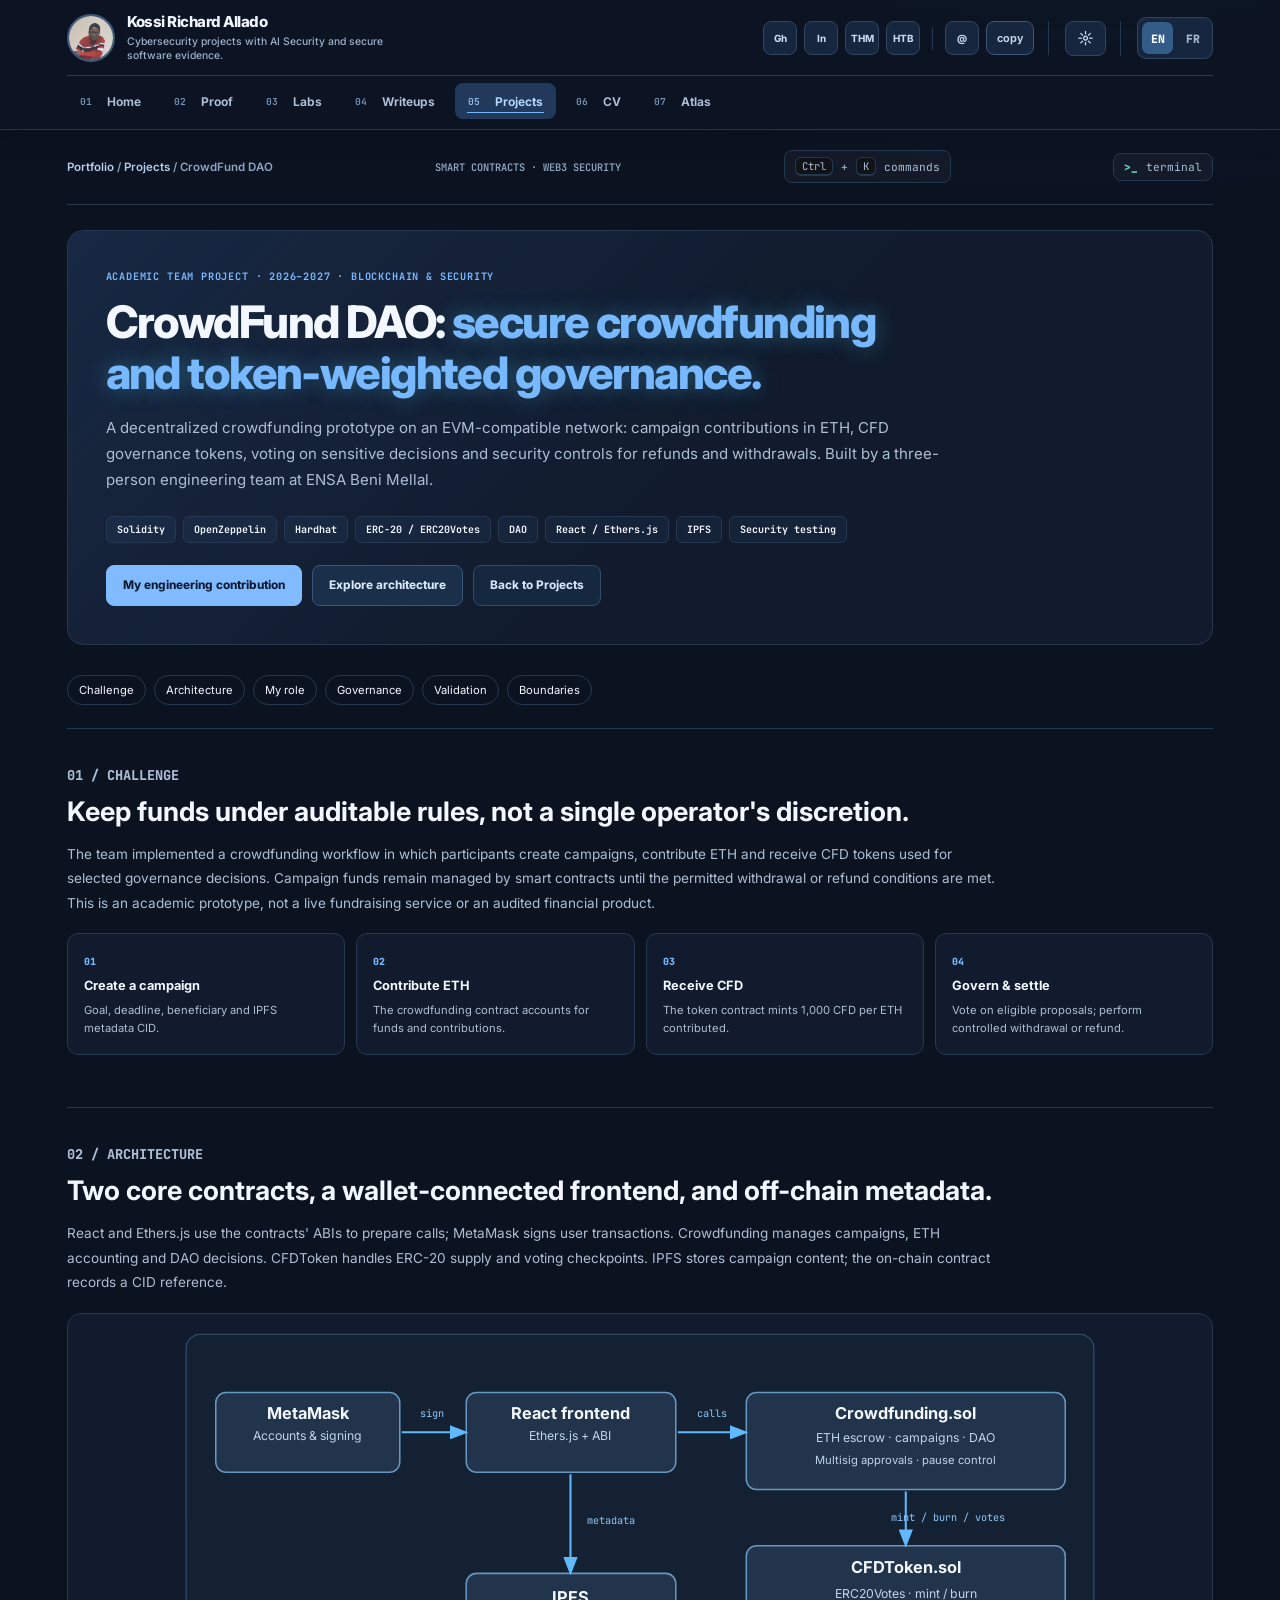
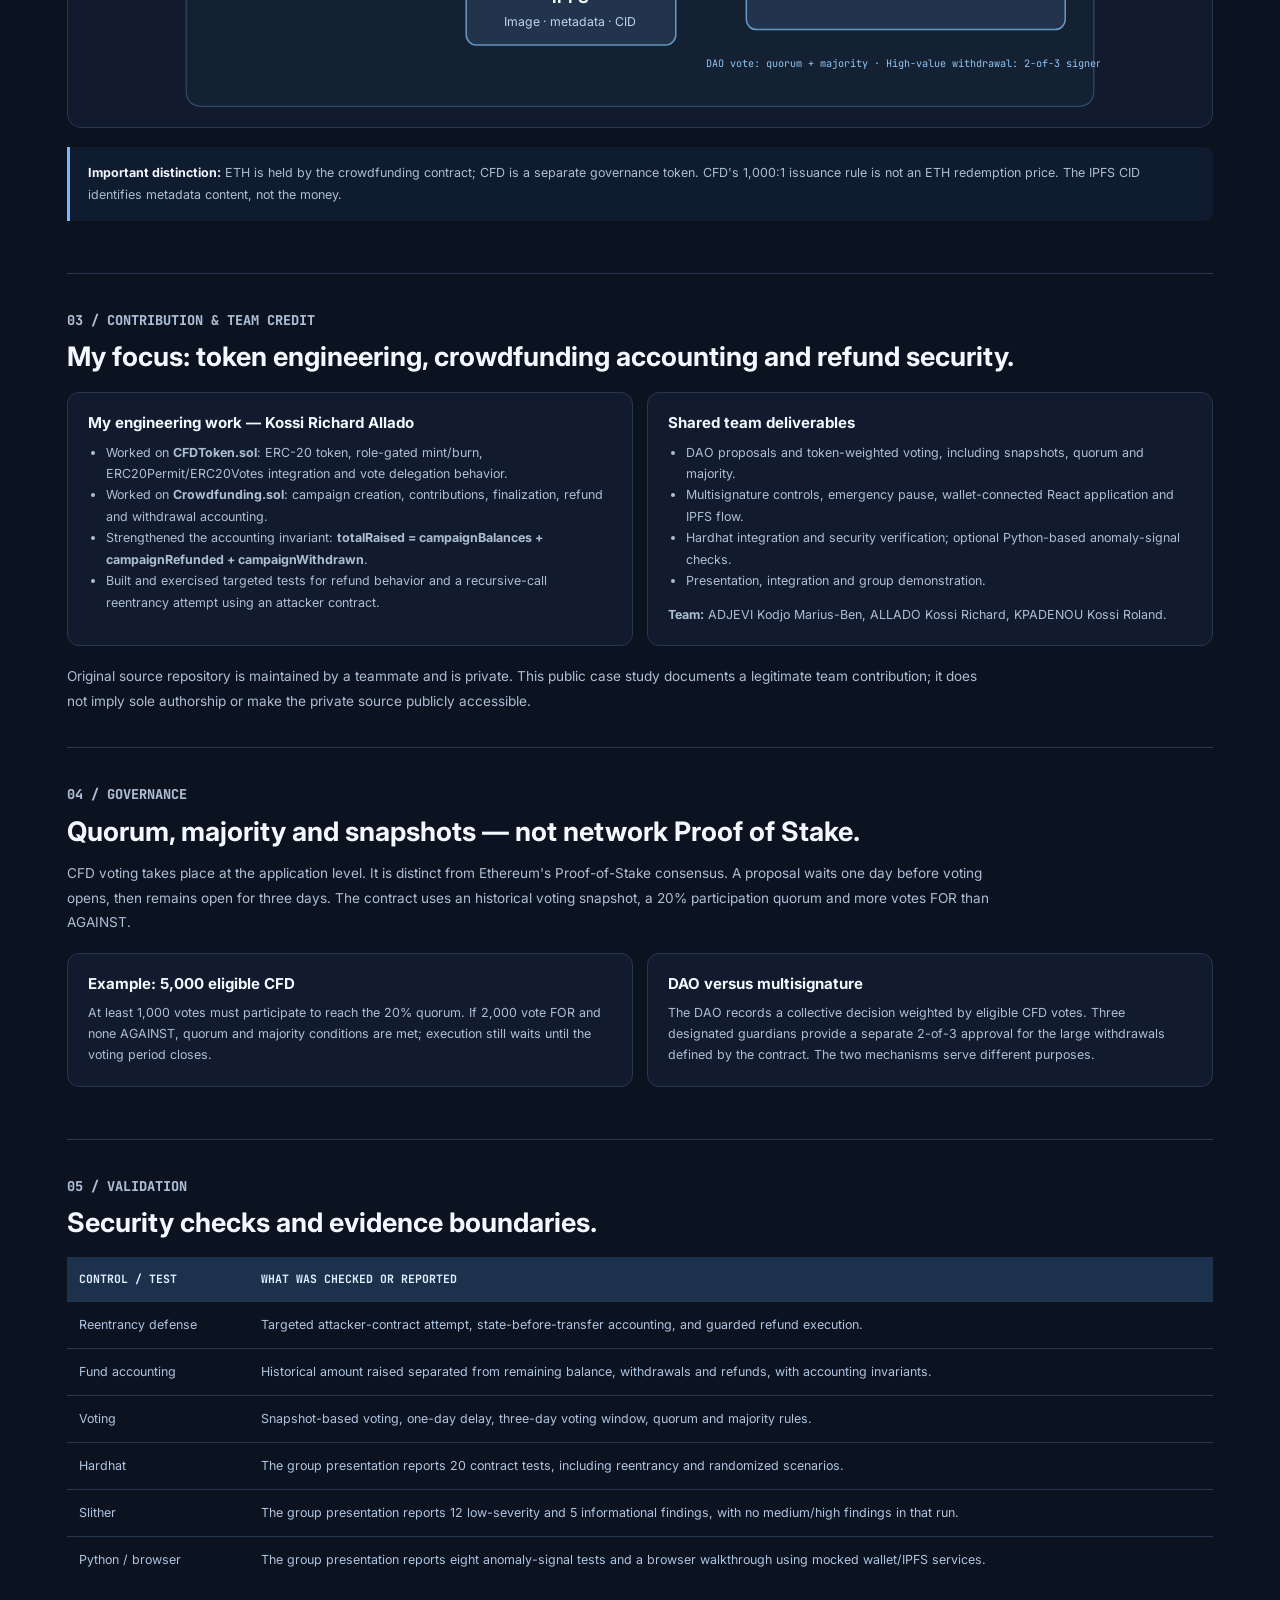
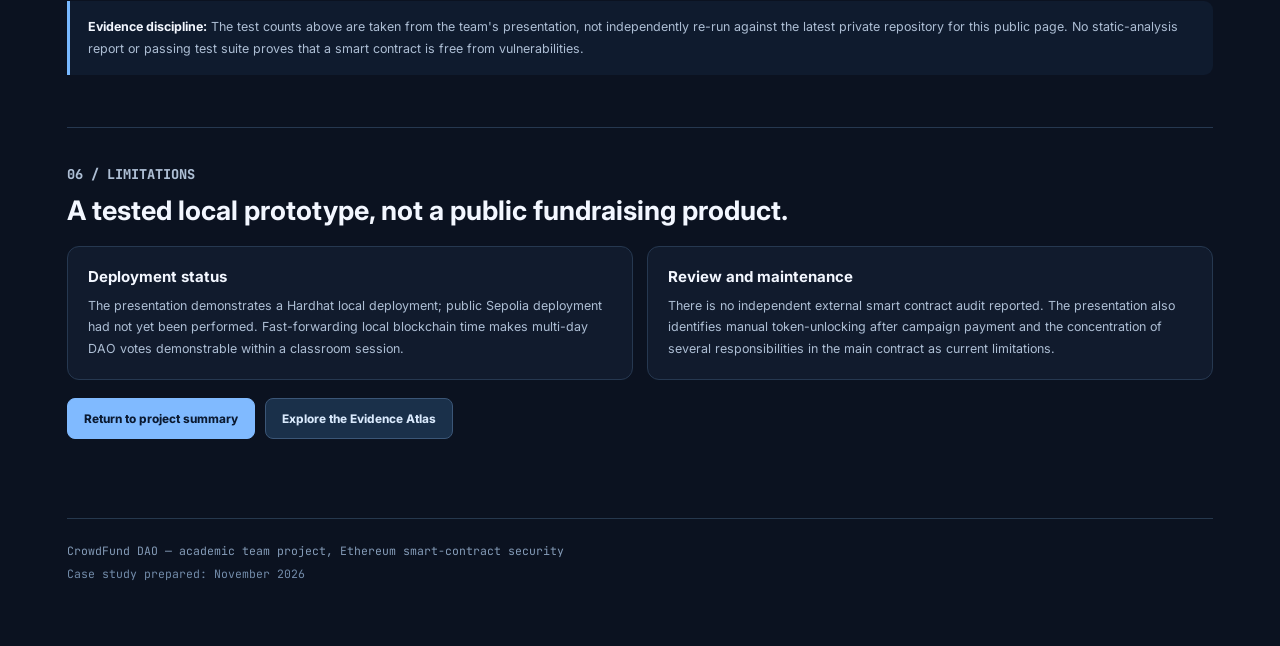
==== case-studies/crowdfunding-dao/index.html @ 4467a587 "feat(portfolio): publish team CrowdFund DAO smart-contract case study" ====
<!DOCTYPE html>
<html lang="en">
<head>
  <meta charset="UTF-8" />
  <meta name="viewport" content="width=device-width, initial-scale=1.0" />
  <meta name="theme-color" content="#0d1014" />
  <meta name="description" content="Academic team project: Ethereum crowdfunding dApp with CFD governance, Solidity contracts, secure ETH accounting, DAO voting, multisignature and Hardhat security tests. Kossi Richard Allado's contributions and project boundaries." />
  <meta property="og:type" content="article" />
  <meta property="og:title" content="CrowdFund DAO — Secure Smart Contracts | Kossi Richard Allado" />
  <meta property="og:description" content="An evidence-led case study of Solidity crowdfunding accounting, CFDToken/ERC20Votes, refunds, reentrancy testing and team-built DAO workflows." />
  <meta property="og:image" content="https://allakori.github.io/richard.jpg" />
  <meta property="og:url" content="https://allakori.github.io/case-studies/crowdfunding-dao/" />
  <link rel="canonical" href="https://allakori.github.io/case-studies/crowdfunding-dao/" />
  <title>CrowdFund DAO | Smart Contract Security Case Study</title>
  <link rel="icon" type="image/jpeg" href="../../richard.jpg" />
  <link rel="preconnect" href="https://fonts.googleapis.com" />
  <link rel="preconnect" href="https://fonts.gstatic.com" crossorigin />
  <link href="https://fonts.googleapis.com/css2?family=Inter:wght@400;500;600;700;800&family=JetBrains+Mono:wght@400;600;700&display=swap" rel="stylesheet" />
  <link rel="stylesheet" href="../../assets/site.css?v=20261103-recruiter" />
  <link rel="stylesheet" href="../../assets/portfolio-refresh.css?v=20261113-flows" />
  <link rel="stylesheet" href="../../assets/evidence-atlas.css?v=20261115-01" />
  <style>
    .chain-hero{margin:25px 0 30px;padding:clamp(22px,3vw,38px);border:1px solid var(--line);border-radius:16px;background:linear-gradient(135deg,rgba(71,136,224,.12),transparent 55%),var(--panel)}
    .chain-kicker{font:700 .64rem/1.5 "JetBrains Mono",monospace;letter-spacing:.08em;text-transform:uppercase;color:var(--cyan);margin:0 0 13px}
    .chain-hero h1{font-size:clamp(1.9rem,3.5vw,3rem);line-height:1.13;letter-spacing:-.035em;max-width:850px;margin:0 0 16px}
    .chain-hero>p:not(.chain-kicker){max-width:840px;font-size:.94rem;line-height:1.75;color:var(--muted)}
    .chain-tags{display:flex;gap:7px;flex-wrap:wrap;margin:22px 0}
    .chain-tags span{border:1px solid var(--line);background:rgba(83,150,223,.065);padding:6px 10px;border-radius:6px;font:650 .63rem "JetBrains Mono",monospace}
    .chain-jump{display:flex;gap:8px;flex-wrap:wrap;margin:17px 0 23px}
    .chain-jump a{border:1px solid var(--line);border-radius:999px;padding:7px 11px;font-size:.7rem;color:var(--text);text-decoration:none}
    .chain-jump a:hover{border-color:var(--cyan)}
    .chain-section{padding:34px 0;border-top:1px solid var(--line);scroll-margin-top:45px}
    .chain-section h2{font-size:clamp(1.35rem,2.1vw,1.85rem);line-height:1.25;margin:8px 0 13px}
    .chain-section>p{font-size:.85rem;line-height:1.8;color:var(--muted);max-width:930px}
    .chain-grid{display:grid;grid-template-columns:repeat(2,minmax(0,1fr));gap:14px;margin:18px 0}
    .chain-block{padding:20px;border:1px solid var(--line);border-radius:12px;background:var(--panel)}
    .chain-block h3{font-size:.94rem;margin:0 0 8px}
    .chain-block p,.chain-block li{font-size:.78rem;line-height:1.72;color:var(--muted)}
    .chain-block p{margin:0}
    .chain-block ul{padding-left:18px;margin:9px 0 0}
    .chain-flow{display:grid;grid-template-columns:repeat(4,minmax(0,1fr));gap:11px;margin:18px 0}
    .chain-step{border:1px solid var(--line);border-radius:11px;padding:16px;background:var(--panel)}
    .chain-step .step-n{font:800 .62rem "JetBrains Mono",monospace;color:var(--cyan)}
    .chain-step strong{display:block;font-size:.8rem;margin:9px 0}
    .chain-step p{font-size:.7rem;line-height:1.6;color:var(--muted);margin:0}
    .chain-diagram{margin:19px 0;border:1px solid var(--line);border-radius:14px;padding:12px;background:var(--panel);overflow:auto}
    .chain-diagram svg{max-width:920px;width:100%;height:auto;min-width:550px;display:block;margin:auto}
    .chain-mini{font:750 .72rem "JetBrains Mono",monospace;color:var(--cyan)}
    .chain-table{width:100%;border-collapse:collapse;font-size:.78rem;margin:17px 0}
    .chain-table th,.chain-table td{border-bottom:1px solid var(--line);padding:13px 12px;text-align:left;vertical-align:top;line-height:1.6}
    .chain-table th{color:var(--text);font-size:.72rem}
    .chain-table td{color:var(--muted)}
    .chain-note{border-left:3px solid var(--cyan);background:rgba(71,136,224,.07);padding:15px 18px;border-radius:0 9px 9px 0;font-size:.78rem;line-height:1.75;color:var(--muted);margin:18px 0}
    .chain-note strong{color:var(--text)}
    .chain-credits{color:var(--muted);font-size:.75rem;line-height:1.7}
    @media(max-width:790px){.chain-grid{grid-template-columns:1fr}.chain-flow{grid-template-columns:repeat(2,minmax(0,1fr))}}
    @media(max-width:470px){.chain-flow{grid-template-columns:1fr}.chain-hero{padding:20px}.chain-table th,.chain-table td{padding:11px 8px}}
  </style>
</head>
<body>
  <div class="shell">
    <aside class="sidebar">
      <div>
        <div class="profile"><img class="avatar" src="../../richard.jpg" alt="Kossi Richard Allado" /><div><div class="name">Kossi Richard Allado</div><p class="role">Cybersecurity projects with AI Security and secure software evidence.</p></div></div>
        <nav class="nav">
          <a href="../../index.html"><span>01</span> Home</a>
          <a href="../../proof.html"><span>02</span> Proof</a>
          <a href="../../labs.html"><span>03</span> Labs</a>
          <a href="../../writeups.html"><span>04</span> Writeups</a>
          <a class="active" aria-current="page" href="../../projects.html"><span>05</span> Projects</a>
          <a href="../../cv.html"><span>06</span> CV</a>
          <a href="../../index.html#evidence-atlas"><span>07</span> Atlas</a>
        </nav>
      </div>
      <div class="social" aria-label="Professional profiles and contact">
        <a href="https://github.com/ALLAKORI" target="_blank" rel="noreferrer">Gh</a>
        <a href="https://www.linkedin.com/in/kossi-richard-allado-50177b2a5" target="_blank" rel="noreferrer">In</a>
        <a href="https://tryhackme.com/p/allakori" target="_blank" rel="noreferrer">THM</a>
        <a href="https://profile.hackthebox.com/profile/019d03a0-4529-7233-b8f5-6fe1e7a7e02b" target="_blank" rel="noreferrer">HTB</a>
        <span class="social-divider" aria-hidden="true"></span>
        <a href="mailto:alladokossirichard2025@gmail.com">@</a>
      </div>
    </aside>
    <main class="page">
      <div class="topline"><div class="crumb"><a href="../../index.html">Portfolio</a> / <a href="../../projects.html">Projects</a> / <strong>CrowdFund DAO</strong></div><div class="mono">SMART CONTRACTS · WEB3 SECURITY</div></div>
      <section class="chain-hero">
        <p class="chain-kicker">ACADEMIC TEAM PROJECT · 2026–2027 · BLOCKCHAIN &amp; SECURITY</p>
        <h1>CrowdFund DAO: <span class="accent">secure crowdfunding and token-weighted governance.</span></h1>
        <p>A decentralized crowdfunding prototype on an EVM-compatible network: campaign contributions in ETH, CFD governance tokens, voting on sensitive decisions and security controls for refunds and withdrawals. Built by a three-person engineering team at ENSA Beni Mellal.</p>
        <div class="chain-tags"><span>Solidity</span><span>OpenZeppelin</span><span>Hardhat</span><span>ERC-20 / ERC20Votes</span><span>DAO</span><span>React / Ethers.js</span><span>IPFS</span><span>Security testing</span></div>
        <div class="actions"><a class="btn primary" href="#contribution">My engineering contribution</a><a class="btn" href="#architecture">Explore architecture</a><a class="btn secondary-link" href="../../projects.html#crowdfunding-dao">Back to Projects</a></div>
      </section>
      <nav class="chain-jump" aria-label="Case study navigation">
        <a href="#challenge">Challenge</a><a href="#architecture">Architecture</a><a href="#contribution">My role</a><a href="#governance">Governance</a><a href="#validation">Validation</a><a href="#limits">Boundaries</a>
      </nav>
      <section class="chain-section" id="challenge">
        <p class="chain-mini">01 / CHALLENGE</p>
        <h2>Keep funds under auditable rules, not a single operator's discretion.</h2>
        <p>The team implemented a crowdfunding workflow in which participants create campaigns, contribute ETH and receive CFD tokens used for selected governance decisions. Campaign funds remain managed by smart contracts until the permitted withdrawal or refund conditions are met. This is an academic prototype, not a live fundraising service or an audited financial product.</p>
        <div class="chain-flow">
          <div class="chain-step"><span class="step-n">01</span><strong>Create a campaign</strong><p>Goal, deadline, beneficiary and IPFS metadata CID.</p></div>
          <div class="chain-step"><span class="step-n">02</span><strong>Contribute ETH</strong><p>The crowdfunding contract accounts for funds and contributions.</p></div>
          <div class="chain-step"><span class="step-n">03</span><strong>Receive CFD</strong><p>The token contract mints 1,000 CFD per ETH contributed.</p></div>
          <div class="chain-step"><span class="step-n">04</span><strong>Govern &amp; settle</strong><p>Vote on eligible proposals; perform controlled withdrawal or refund.</p></div>
        </div>
      </section>
      <section class="chain-section" id="architecture">
        <p class="chain-mini">02 / ARCHITECTURE</p>
        <h2>Two core contracts, a wallet-connected frontend, and off-chain metadata.</h2>
        <p>React and Ethers.js use the contracts' ABIs to prepare calls; MetaMask signs user transactions. Crowdfunding manages campaigns, ETH accounting and DAO decisions. CFDToken handles ERC-20 supply and voting checkpoints. IPFS stores campaign content; the on-chain contract records a CID reference.</p>
        <figure class="chain-diagram">
          <svg viewBox="0 0 900 380" xmlns="http://www.w3.org/2000/svg" role="img" aria-label="Architecture: User and MetaMask connect to React and Ethers.js, then Crowdfunding smart contract. Crowdfunding interacts with CFDToken. The frontend reads and writes IPFS metadata. Governance and multisignature authorize sensitive operations.">
            <defs><marker id="chainArrow" markerWidth="9" markerHeight="7" refX="7" refY="3.5" orient="auto"><polygon points="0,0 9,3.5 0,7" fill="#60b9fc"/></marker></defs>
            <rect x="6" y="8" width="888" height="364" rx="14" fill="#142133" stroke="#365477"/>
            <g fill="#21344c" stroke="#6796c0" stroke-width="1.5">
              <rect x="35" y="65" width="180" height="78" rx="10"/>
              <rect x="280" y="65" width="205" height="78" rx="10"/>
              <rect x="554" y="65" width="312" height="95" rx="10"/>
              <rect x="554" y="215" width="312" height="82" rx="10"/>
              <rect x="280" y="242" width="205" height="70" rx="10"/>
            </g>
            <g fill="#f3f7fc" font-family="Inter,Arial,sans-serif" text-anchor="middle">
              <text x="125" y="91" font-size="16" font-weight="700">MetaMask</text><text x="125" y="112" font-size="12" fill="#bed4ec">Accounts &amp; signing</text>
              <text x="382" y="91" font-size="16" font-weight="700">React frontend</text><text x="382" y="112" font-size="12" fill="#bed4ec">Ethers.js + ABI</text>
              <text x="710" y="91" font-size="16" font-weight="700">Crowdfunding.sol</text><text x="710" y="113" font-size="12" fill="#bed4ec">ETH escrow · campaigns · DAO</text><text x="710" y="135" font-size="11" fill="#bed4ec">Multisig approvals · pause control</text>
              <text x="710" y="242" font-size="16" font-weight="700">CFDToken.sol</text><text x="710" y="266" font-size="12" fill="#bed4ec">ERC20Votes · mint / burn</text>
              <text x="382" y="271" font-size="16" font-weight="700">IPFS</text><text x="382" y="293" font-size="12" fill="#bed4ec">Image · metadata · CID</text>
            </g>
            <g stroke="#60b9fc" stroke-width="2" fill="none" marker-end="url(#chainArrow)">
              <line x1="217" y1="104" x2="278" y2="104"/>
              <line x1="487" y1="104" x2="552" y2="104"/>
              <path d="M710 162 L710 213"/>
              <path d="M382 145 L382 240"/>
            </g>
            <g fill="#90c7f6" font-family="JetBrains Mono,monospace" font-size="10" text-anchor="middle">
              <text x="247" y="89">sign</text><text x="520" y="89">calls</text><text x="751" y="191">mint / burn / votes</text><text x="422" y="194">metadata</text>
              <text x="711" y="334">DAO vote: quorum + majority · High-value withdrawal: 2-of-3 signers</text>
            </g>
          </svg>
        </figure>
        <div class="chain-note"><strong>Important distinction:</strong> ETH is held by the crowdfunding contract; CFD is a separate governance token. CFD's 1,000:1 issuance rule is not an ETH redemption price. The IPFS CID identifies metadata content, not the money.</div>
      </section>
      <section class="chain-section" id="contribution">
        <p class="chain-mini">03 / CONTRIBUTION &amp; TEAM CREDIT</p>
        <h2>My focus: token engineering, crowdfunding accounting and refund security.</h2>
        <div class="chain-grid">
          <div class="chain-block"><h3>My engineering work — Kossi Richard Allado</h3>
            <ul>
              <li>Worked on <strong>CFDToken.sol</strong>: ERC-20 token, role-gated mint/burn, ERC20Permit/ERC20Votes integration and vote delegation behavior.</li>
              <li>Worked on <strong>Crowdfunding.sol</strong>: campaign creation, contributions, finalization, refund and withdrawal accounting.</li>
              <li>Strengthened the accounting invariant: <strong>totalRaised = campaignBalances + campaignRefunded + campaignWithdrawn</strong>.</li>
              <li>Built and exercised targeted tests for refund behavior and a recursive-call reentrancy attempt using an attacker contract.</li>
            </ul>
          </div>
          <div class="chain-block"><h3>Shared team deliverables</h3>
            <ul>
              <li>DAO proposals and token-weighted voting, including snapshots, quorum and majority.</li>
              <li>Multisignature controls, emergency pause, wallet-connected React application and IPFS flow.</li>
              <li>Hardhat integration and security verification; optional Python-based anomaly-signal checks.</li>
              <li>Presentation, integration and group demonstration.</li>
            </ul>
            <p style="margin-top:12px"><strong>Team:</strong> ADJEVI Kodjo Marius-Ben, ALLADO Kossi Richard, KPADENOU Kossi Roland.</p>
          </div>
        </div>
        <p class="chain-credits">Original source repository is maintained by a teammate and is private. This public case study documents a legitimate team contribution; it does not imply sole authorship or make the private source publicly accessible.</p>
      </section>
      <section class="chain-section" id="governance">
        <p class="chain-mini">04 / GOVERNANCE</p>
        <h2>Quorum, majority and snapshots — not network Proof of Stake.</h2>
        <p>CFD voting takes place at the application level. It is distinct from Ethereum's Proof-of-Stake consensus. A proposal waits one day before voting opens, then remains open for three days. The contract uses an historical voting snapshot, a 20% participation quorum and more votes FOR than AGAINST.</p>
        <div class="chain-grid">
          <div class="chain-block"><h3>Example: 5,000 eligible CFD</h3><p>At least 1,000 votes must participate to reach the 20% quorum. If 2,000 vote FOR and none AGAINST, quorum and majority conditions are met; execution still waits until the voting period closes.</p></div>
          <div class="chain-block"><h3>DAO versus multisignature</h3><p>The DAO records a collective decision weighted by eligible CFD votes. Three designated guardians provide a separate 2-of-3 approval for the large withdrawals defined by the contract. The two mechanisms serve different purposes.</p></div>
        </div>
      </section>
      <section class="chain-section" id="validation">
        <p class="chain-mini">05 / VALIDATION</p>
        <h2>Security checks and evidence boundaries.</h2>
        <table class="chain-table">
          <thead><tr><th>Control / test</th><th>What was checked or reported</th></tr></thead>
          <tbody>
            <tr><td>Reentrancy defense</td><td>Targeted attacker-contract attempt, state-before-transfer accounting, and guarded refund execution.</td></tr>
            <tr><td>Fund accounting</td><td>Historical amount raised separated from remaining balance, withdrawals and refunds, with accounting invariants.</td></tr>
            <tr><td>Voting</td><td>Snapshot-based voting, one-day delay, three-day voting window, quorum and majority rules.</td></tr>
            <tr><td>Hardhat</td><td>The group presentation reports 20 contract tests, including reentrancy and randomized scenarios.</td></tr>
            <tr><td>Slither</td><td>The group presentation reports 12 low-severity and 5 informational findings, with no medium/high findings in that run.</td></tr>
            <tr><td>Python / browser</td><td>The group presentation reports eight anomaly-signal tests and a browser walkthrough using mocked wallet/IPFS services.</td></tr>
          </tbody>
        </table>
        <div class="chain-note"><strong>Evidence discipline:</strong> The test counts above are taken from the team's presentation, not independently re-run against the latest private repository for this public page. No static-analysis report or passing test suite proves that a smart contract is free from vulnerabilities.</div>
      </section>
      <section class="chain-section" id="limits">
        <p class="chain-mini">06 / LIMITATIONS</p>
        <h2>A tested local prototype, not a public fundraising product.</h2>
        <div class="chain-grid">
          <div class="chain-block"><h3>Deployment status</h3><p>The presentation demonstrates a Hardhat local deployment; public Sepolia deployment had not yet been performed. Fast-forwarding local blockchain time makes multi-day DAO votes demonstrable within a classroom session.</p></div>
          <div class="chain-block"><h3>Review and maintenance</h3><p>There is no independent external smart contract audit reported. The presentation also identifies manual token-unlocking after campaign payment and the concentration of several responsibilities in the main contract as current limitations.</p></div>
        </div>
        <div class="actions"><a class="btn primary" href="../../projects.html#crowdfunding-dao">Return to project summary</a><a class="btn" href="../../index.html#evidence-atlas">Explore the Evidence Atlas</a></div>
      </section>
      <footer class="footer mono">CrowdFund DAO — academic team project, Ethereum smart-contract security <small>Case study prepared: November 2026</small></footer>
    </main>
  </div>
  <script src="../../assets/lang.js?v=20261028-edu-soc" defer></script>
  <script src="../../assets/main.js?v=20261103-recruiter" defer></script>
  <script src="../../assets/portfolio-ui.js?v=20261112-blue" defer></script>
</body>
</html>
---- assets/site.css ----
:root {
  --bg: #0d1014;
  --panel: #161a20;
  --panel-2: #1d232b;
  --line: #2a313b;
  --line-soft: #202732;
  --text: #f2f4f8;
  --muted: #a9b0bc;
  --soft: #747c89;
  --cyan: #58d5ff;
  --green: #70d58b;
  --violet: #b9a7ff;
  --amber: #f0c15a;
  --red: #ff7f91;
  --shadow: 0 24px 80px rgba(0, 0, 0, 0.32);
}

* {
  box-sizing: border-box;
  margin: 0;
  padding: 0;
}

html {
  scroll-behavior: smooth;
}

body {
  min-height: 100vh;
  font-family: Inter, system-ui, -apple-system, BlinkMacSystemFont, "Segoe UI", sans-serif;
  color: var(--text);
  background:
    linear-gradient(rgba(88, 213, 255, 0.035) 1px, transparent 1px),
    linear-gradient(90deg, rgba(88, 213, 255, 0.035) 1px, transparent 1px),
    radial-gradient(circle at 78% 0%, rgba(112, 213, 139, 0.08), transparent 30%),
    var(--bg);
  background-size: 38px 38px, 38px 38px, auto, auto;
  overflow-x: hidden;
}

a {
  color: inherit;
}

img {
  display: block;
  max-width: 100%;
}

.mono,
.meta,
.tag,
.btn,
.stat strong {
  font-family: "JetBrains Mono", monospace;
  letter-spacing: 0;
}

.shell {
  min-height: 100vh;
  display: grid;
  grid-template-columns: 264px minmax(0, 1fr);
}

.sidebar {
  position: sticky;
  top: 0;
  height: 100vh;
  padding: 22px 18px;
  border-right: 1px solid var(--line);
  background:
    linear-gradient(180deg, rgba(88, 213, 255, 0.04), transparent 42%),
    #12161c;
  display: flex;
  flex-direction: column;
  justify-content: space-between;
  gap: 20px;
  overflow-y: auto;
}

.profile {
  display: grid;
  gap: 12px;
  padding: 14px;
  border: 1px solid var(--line);
  border-radius: 8px;
  background: rgba(255, 255, 255, 0.025);
}

.avatar {
  width: 88px;
  height: 88px;
  object-fit: cover;
  border-radius: 50%;
  border: 3px solid #363c46;
  box-shadow: var(--shadow);
}

.name {
  font-size: 1.35rem;
  font-weight: 800;
  line-height: 1.05;
}

.role {
  color: var(--muted);
  line-height: 1.55;
  font-size: 0.82rem;
  overflow-wrap: anywhere;
}

.sidebar-status {
  display: grid;
  gap: 8px;
  margin-top: 14px;
  padding: 12px;
  border: 1px solid rgba(112, 213, 139, 0.25);
  border-radius: 8px;
  background: rgba(112, 213, 139, 0.055);
}

.sidebar-status strong {
  color: var(--green);
  font-size: 0.72rem;
  text-transform: uppercase;
  font-family: "JetBrains Mono", monospace;
}

.sidebar-status span {
  color: var(--muted);
  font-size: 0.78rem;
  line-height: 1.45;
}

.nav {
  display: grid;
  gap: 6px;
  margin-top: 14px;
}

.nav a {
  min-height: 34px;
  display: flex;
  align-items: center;
  gap: 10px;
  padding: 0 12px;
  border-radius: 8px;
  color: var(--muted);
  text-decoration: none;
  text-transform: uppercase;
  font-size: 0.72rem;
  font-weight: 800;
  transition: background 0.18s, color 0.18s, transform 0.18s;
}

.nav a:hover,
.nav a.active {
  color: var(--text);
  background: #232730;
  transform: translateX(2px);
}

.nav span {
  width: 18px;
  color: var(--soft);
  font-family: "JetBrains Mono", monospace;
}

.lang-switch {
  display: inline-grid;
  grid-template-columns: repeat(2, 1fr);
  gap: 4px;
  width: 100%;
  margin-top: 14px;
  padding: 4px;
  border: 1px solid var(--line);
  border-radius: 8px;
  background: #101318;
}

.lang-switch button {
  min-height: 30px;
  border: 0;
  border-radius: 6px;
  background: transparent;
  color: var(--muted);
  cursor: pointer;
  font-family: "JetBrains Mono", monospace;
  font-weight: 800;
  font-size: 0.72rem;
}

.lang-switch button.active {
  background: var(--cyan);
  color: #0b1117;
}

.social {
  display: flex;
  flex-wrap: wrap;
  gap: 10px;
  margin-top: 0;
}

.social a {
  min-width: 44px;
  height: 34px;
  border: 1px solid var(--line);
  border-radius: 8px;
  display: inline-flex;
  align-items: center;
  justify-content: center;
  background: #20252d;
  color: var(--muted);
  text-decoration: none;
  font-weight: 800;
  font-size: 0.75rem;
  transition: border-color 0.18s, color 0.18s, transform 0.18s;
}

.social a:hover {
  border-color: rgba(88, 213, 255, 0.72);
  color: var(--text);
  transform: translateY(-1px);
}

.page {
  min-width: 0;
  padding: 22px clamp(18px, 3.4vw, 46px) 48px;
  overflow-x: hidden;
}

.topline {
  display: flex;
  align-items: center;
  justify-content: space-between;
  gap: 16px;
  margin-bottom: 20px;
  color: var(--muted);
  font-size: 0.9rem;
}

.crumb {
  color: var(--muted);
}

.crumb strong {
  color: var(--text);
}

.hero {
  border: 1px solid var(--line);
  border-radius: 8px;
  background:
    linear-gradient(135deg, rgba(88, 213, 255, 0.13), transparent 36%),
    linear-gradient(90deg, rgba(112, 213, 139, 0.07), transparent 54%),
    linear-gradient(160deg, #20242b, #171a20 72%);
  padding: clamp(22px, 3vw, 34px);
  box-shadow: var(--shadow);
  overflow: hidden;
  position: relative;
}

.hero::after {
  content: "";
  position: absolute;
  inset: 0;
  pointer-events: none;
  background:
    linear-gradient(rgba(255, 255, 255, 0.032) 1px, transparent 1px),
    linear-gradient(90deg, rgba(255, 255, 255, 0.032) 1px, transparent 1px);
  background-size: 44px 44px;
  mask-image: linear-gradient(90deg, transparent, #000 18%, #000 82%, transparent);
}

.hero > * {
  position: relative;
  z-index: 1;
}

.hero.compact {
  margin-bottom: 28px;
}

.meta {
  color: var(--cyan);
  font-size: 0.72rem;
  font-weight: 800;
  text-transform: uppercase;
  margin-bottom: 12px;
}

h1 {
  max-width: 920px;
  font-size: clamp(2rem, 3.65vw, 3.7rem);
  line-height: 1.04;
  font-weight: 800;
  overflow-wrap: anywhere;
}

.hero.compact h1 {
  font-size: clamp(1.95rem, 3.5vw, 3.55rem);
}

h2 {
  font-size: clamp(1.45rem, 2.5vw, 2.35rem);
  line-height: 1.12;
}

h3 {
  font-size: 1.08rem;
  line-height: 1.32;
}

.accent {
  color: var(--cyan);
}

.hero p,
.section-note,
.card p,
.feature p,
.timeline p {
  color: var(--muted);
  line-height: 1.65;
}

.hero p {
  max-width: 820px;
  margin-top: 14px;
  font-size: 0.94rem;
}

.actions {
  display: flex;
  flex-wrap: wrap;
  gap: 10px;
  margin-top: 18px;
}

.hero-grid {
  display: grid;
  grid-template-columns: minmax(0, 1.45fr) minmax(280px, 0.72fr);
  gap: clamp(18px, 3vw, 34px);
  align-items: stretch;
}

.hero-copy {
  min-width: 0;
}

.availability {
  display: inline-flex;
  align-items: center;
  gap: 9px;
  min-height: 30px;
  padding: 0 10px;
  border: 1px solid rgba(112, 213, 139, 0.25);
  border-radius: 999px;
  color: #d3f7df;
  background: rgba(112, 213, 139, 0.08);
  font-family: "JetBrains Mono", monospace;
  font-size: 0.72rem;
  font-weight: 800;
  text-transform: uppercase;
}

.availability::before {
  content: "";
  width: 7px;
  height: 7px;
  border-radius: 50%;
  background: var(--green);
}

.hero-terminal {
  align-self: stretch;
  display: grid;
  align-content: space-between;
  gap: 14px;
  min-height: 320px;
  padding: 18px;
  border: 1px solid rgba(88, 213, 255, 0.18);
  border-radius: 8px;
  background: rgba(10, 13, 18, 0.72);
  box-shadow: inset 0 1px 0 rgba(255, 255, 255, 0.04);
  font-family: "JetBrains Mono", monospace;
}

.terminal-top {
  display: flex;
  gap: 6px;
}

.terminal-top span {
  width: 9px;
  height: 9px;
  border-radius: 50%;
  background: var(--line);
}

.terminal-top span:nth-child(1) { background: var(--red); }
.terminal-top span:nth-child(2) { background: var(--amber); }
.terminal-top span:nth-child(3) { background: var(--green); }

.terminal-lines {
  display: grid;
  gap: 10px;
  color: var(--muted);
  font-size: 0.78rem;
  line-height: 1.5;
}

.terminal-lines strong {
  color: var(--text);
}

.terminal-lines .ok {
  color: var(--green);
}

.terminal-lines .cmd {
  color: var(--cyan);
}

.terminal-foot {
  display: grid;
  grid-template-columns: repeat(2, minmax(0, 1fr));
  gap: 8px;
}

.terminal-chip {
  min-height: 44px;
  padding: 8px;
  border: 1px solid var(--line);
  border-radius: 8px;
  background: rgba(255, 255, 255, 0.035);
  color: var(--muted);
  font-size: 0.68rem;
  line-height: 1.35;
}

.terminal-chip strong {
  display: block;
  color: var(--text);
  font-size: 0.88rem;
  margin-bottom: 3px;
}

.btn {
  min-height: 40px;
  display: inline-flex;
  align-items: center;
  justify-content: center;
  border: 1px solid var(--line);
  border-radius: 8px;
  background: #242a33;
  color: var(--text);
  padding: 0 14px;
  text-decoration: none;
  font-size: 0.74rem;
  font-weight: 800;
  transition: border-color 0.18s, background 0.18s, color 0.18s, transform 0.18s;
}

.btn.primary {
  background: var(--cyan);
  border-color: transparent;
  color: #0b1117;
}

.btn:hover {
  border-color: rgba(88, 213, 255, 0.72);
  transform: translateY(-1px);
}

.btn.secondary-link {
  background: transparent;
  border-color: var(--line);
  color: var(--muted);
}

.btn.secondary-link:hover {
  border-color: rgba(88, 213, 255, 0.5);
  color: var(--text);
}

.feature-media-grid {
  display: grid;
  grid-template-columns: 1fr 1fr;
  border-left: 1px solid var(--line);
  background: #101318;
}

.feature-media-grid .feature-media {
  border-left: 0;
  border-bottom: 1px solid var(--line);
}

.feature-media-grid .feature-media:last-child {
  border-bottom: 0;
}

.section {
  padding: 28px 0 0;
}

.section-head {
  display: flex;
  align-items: end;
  justify-content: space-between;
  gap: 20px;
  margin-bottom: 18px;
}

.section-note {
  max-width: 560px;
  font-size: 0.92rem;
}

.grid {
  display: grid;
  gap: 16px;
}

.grid-2 {
  grid-template-columns: repeat(2, minmax(0, 1fr));
}

.grid-3 {
  grid-template-columns: repeat(3, minmax(0, 1fr));
}

.grid-4 {
  grid-template-columns: repeat(4, minmax(0, 1fr));
}

.card,
.feature,
.timeline {
  border: 1px solid var(--line);
  border-radius: 8px;
  background: var(--panel);
  min-width: 0;
}

.card {
  padding: 20px;
  position: relative;
  overflow: hidden;
}

.card::before {
  content: "";
  position: absolute;
  left: 0;
  top: 0;
  width: 3px;
  height: 100%;
  background: linear-gradient(var(--cyan), transparent);
  opacity: 0.42;
}

a.card {
  text-decoration: none;
  transition: border-color 0.2s, transform 0.2s, background 0.2s;
}

a.card:hover {
  border-color: rgba(88, 213, 255, 0.68);
  background: var(--panel-2);
  transform: translateY(-2px);
}

.card h3,
.feature h3 {
  margin-bottom: 9px;
  position: relative;
}

.card p {
  font-size: 0.91rem;
  position: relative;
}

.whoami {
  display: grid;
  grid-template-columns: minmax(0, 1.05fr) minmax(280px, 0.95fr);
  gap: 16px;
}

.about-panel {
  border: 1px solid var(--line);
  border-radius: 8px;
  background: var(--panel);
  padding: 22px;
}

.about-panel p {
  color: var(--muted);
  line-height: 1.68;
  margin-top: 12px;
}

.signal-list {
  display: grid;
  gap: 10px;
  margin-top: 16px;
}

.signal {
  display: grid;
  grid-template-columns: 92px minmax(0, 1fr);
  gap: 12px;
  align-items: start;
  padding: 12px;
  border: 1px solid var(--line);
  border-radius: 8px;
  background: rgba(255, 255, 255, 0.026);
}

.signal strong {
  color: var(--cyan);
  font-family: "JetBrains Mono", monospace;
  font-size: 0.72rem;
  text-transform: uppercase;
}

.signal span {
  color: var(--muted);
  line-height: 1.5;
  font-size: 0.88rem;
}

.skills-grid {
  display: grid;
  grid-template-columns: repeat(2, minmax(0, 1fr));
  gap: 10px;
}

.skill-box {
  min-height: 128px;
  padding: 16px;
  border: 1px solid var(--line);
  border-radius: 8px;
  background: var(--panel);
}

.skill-box h3 {
  margin-bottom: 10px;
  font-size: 0.98rem;
}

.skill-box p {
  color: var(--muted);
  font-size: 0.86rem;
  line-height: 1.55;
}

.timeline.compact-timeline {
  grid-template-columns: repeat(3, minmax(0, 1fr));
}

.timeline.compact-timeline .timeline-item {
  border-left: 0;
  border-top: 2px solid var(--line);
  padding: 14px 0 0;
}

.timeline-item .date {
  display: block;
  margin-bottom: 8px;
  color: var(--cyan);
  font-family: "JetBrains Mono", monospace;
  font-size: 0.72rem;
  font-weight: 800;
}

.feature {
  display: grid;
  grid-template-columns: minmax(0, 1fr) 290px;
  overflow: hidden;
}

.feature-body {
  padding: 24px;
}

.feature-media {
  border-left: 1px solid var(--line);
  background: #101318;
}

.feature-media img {
  width: 100%;
  height: 100%;
  min-height: 230px;
  object-fit: cover;
}

.achievement-media img {
  min-height: 300px;
  object-fit: contain;
  object-position: center;
  background: #0f1217;
}

.code-panel {
  height: 100%;
  min-height: 230px;
  padding: 22px;
  display: grid;
  align-content: center;
  gap: 10px;
  color: var(--muted);
  background:
    linear-gradient(135deg, rgba(185, 167, 255, 0.12), transparent 42%),
    #11151b;
  font-family: "JetBrains Mono", monospace;
  font-size: 0.82rem;
  line-height: 1.6;
}

.code-panel strong {
  color: var(--text);
  font-size: 1.05rem;
}

.code-panel .cmd {
  color: var(--cyan);
}

.code-panel .ok {
  color: var(--green);
}

.stats {
  display: grid;
  grid-template-columns: repeat(4, minmax(0, 1fr));
  gap: 10px;
  margin-top: 18px;
}

.stat {
  border: 1px solid var(--line);
  border-radius: 8px;
  background: rgba(17, 19, 22, 0.56);
  padding: 12px;
  min-height: 70px;
}

.stat strong {
  display: block;
  color: var(--text);
  font-size: 1.35rem;
  line-height: 1;
  margin-bottom: 8px;
}

.stat span {
  color: var(--muted);
  font-size: 0.72rem;
  line-height: 1.4;
}

.stat-card {
  min-height: 112px;
  border: 1px solid var(--line);
  border-radius: 8px;
  background: var(--panel);
  padding: 18px;
  display: grid;
  align-content: space-between;
}

.stat-card strong {
  color: var(--text);
  font-family: "JetBrains Mono", monospace;
  font-size: clamp(1.1rem, 1.8vw, 1.55rem);
  line-height: 1.15;
}

.stat-card span {
  color: var(--muted);
  font-size: 0.84rem;
  line-height: 1.45;
}

.tags {
  display: flex;
  flex-wrap: wrap;
  gap: 7px;
  margin-top: 14px;
}

.tag {
  min-height: 24px;
  display: inline-flex;
  align-items: center;
  border: 1px solid #3a404b;
  border-radius: 999px;
  background: #20252d;
  color: var(--muted);
  padding: 0 9px;
  font-size: 0.68rem;
  text-decoration: none;
}

.tag.green {
  color: #cef8d9;
  border-color: rgba(112, 213, 139, 0.28);
}

.tag.blue {
  color: #cfe0ff;
  border-color: rgba(88, 213, 255, 0.28);
}

.tag.violet {
  color: #e5dcff;
  border-color: rgba(185, 167, 255, 0.3);
}

.tag.amber {
  color: #ffe8a6;
  border-color: rgba(240, 193, 90, 0.35);
}

.list {
  list-style: none;
  display: grid;
  gap: 9px;
  margin-top: 14px;
  color: var(--muted);
  font-size: 0.9rem;
  line-height: 1.52;
}

.list li::before {
  content: ">";
  color: var(--green);
  margin-right: 8px;
  font-family: "JetBrains Mono", monospace;
}

.proof-card {
  display: grid;
  align-content: space-between;
  min-height: 232px;
}

.proof-top {
  display: flex;
  justify-content: space-between;
  gap: 14px;
}

.mark {
  min-width: 46px;
  height: 46px;
  border: 1px solid var(--line);
  border-radius: 50%;
  display: inline-flex;
  align-items: center;
  justify-content: center;
  background: #12161b;
  color: var(--amber);
  font-family: "JetBrains Mono", monospace;
  font-weight: 800;
  font-size: 0.76rem;
}

.proof-links {
  display: flex;
  flex-wrap: wrap;
  gap: 9px;
  margin-top: 16px;
}

.proof-links .btn {
  min-height: 34px;
  padding: 0 11px;
  font-size: 0.68rem;
}

.contact-panel {
  border: 1px solid var(--line);
  border-radius: 8px;
  background: var(--panel);
  padding: 20px;
  display: grid;
  grid-template-columns: minmax(0, 1fr) auto;
  align-items: center;
  gap: 18px;
}

.contact-panel p {
  color: var(--muted);
  line-height: 1.6;
  margin-top: 8px;
}

.contact-actions {
  display: flex;
  flex-wrap: wrap;
  justify-content: flex-end;
  gap: 10px;
}

.timeline {
  padding: 20px;
  display: grid;
  gap: 14px;
}

.timeline-item {
  border-left: 2px solid var(--line);
  padding-left: 16px;
}

.timeline-item strong {
  display: block;
  margin-bottom: 5px;
}

.blog-board {
  display: grid;
  grid-template-columns: 210px minmax(0, 1fr) 230px;
  gap: 16px;
  align-items: start;
}

.blog-panel,
.post-row {
  border: 1px solid var(--line);
  border-radius: 8px;
  background: var(--panel);
}

.blog-panel {
  padding: 16px;
  display: grid;
  gap: 10px;
}

.blog-panel a {
  min-height: 34px;
  display: flex;
  align-items: center;
  padding: 0 10px;
  border-radius: 6px;
  color: var(--muted);
  text-decoration: none;
  font-family: "JetBrains Mono", monospace;
  font-size: 0.72rem;
  font-weight: 800;
  text-transform: uppercase;
}

.blog-panel a:hover {
  color: var(--text);
  background: #232730;
}

.post-feed {
  display: grid;
  gap: 12px;
}

.post-row {
  padding: 18px;
  display: grid;
  grid-template-columns: minmax(0, 1fr) auto;
  gap: 18px;
  align-items: center;
}

.post-row h2 {
  font-size: clamp(1.2rem, 2vw, 1.7rem);
}

.post-row h2 a {
  text-decoration: none;
}

.post-row p {
  color: var(--muted);
  line-height: 1.65;
  margin-top: 8px;
}

.writeup-layout {
  display: grid;
  grid-template-columns: 220px minmax(0, 1fr);
  gap: 18px;
  align-items: start;
}

.writeup-toc {
  position: sticky;
  top: 22px;
  border: 1px solid var(--line);
  border-radius: 8px;
  background: var(--panel);
  padding: 12px;
  display: grid;
  gap: 6px;
}

.writeup-toc a {
  min-height: 32px;
  display: flex;
  align-items: center;
  padding: 0 10px;
  border-radius: 6px;
  color: var(--muted);
  text-decoration: none;
  font-family: "JetBrains Mono", monospace;
  font-size: 0.72rem;
  font-weight: 800;
  text-transform: uppercase;
}

.writeup-toc a:hover {
  color: var(--text);
  background: #232730;
}

.writeup-article {
  border: 1px solid var(--line);
  border-radius: 8px;
  background: var(--panel);
  padding: clamp(18px, 3vw, 30px);
  min-width: 0;
}

.writeup-article h2 {
  margin: 24px 0 12px;
}

.writeup-article h2:first-child {
  margin-top: 0;
}

.writeup-article h3 {
  margin: 22px 0 8px;
}

.writeup-article p {
  color: var(--muted);
  line-height: 1.72;
  margin-top: 10px;
}

.writeup-article code {
  font-family: "JetBrains Mono", monospace;
  color: #d7f6ff;
}

.writeup-article pre {
  max-width: 100%;
  overflow-x: auto;
  margin-top: 12px;
  padding: 14px;
  border: 1px solid var(--line);
  border-radius: 8px;
  background: #101318;
  color: var(--muted);
  line-height: 1.6;
}

.callout {
  margin-top: 18px;
  border: 1px solid rgba(112, 213, 139, 0.25);
  border-radius: 8px;
  background: rgba(112, 213, 139, 0.06);
  padding: 14px;
  display: grid;
  gap: 6px;
}

.callout strong {
  color: var(--green);
}

.callout span {
  color: var(--muted);
  line-height: 1.55;
}

.blog-callout {
  margin-top: 0;
}

.blog-callout a {
  color: var(--green);
  text-decoration: none;
}

.blog-callout a:hover {
  color: var(--text);
}

.writeup-filters {
  display: flex;
  flex-wrap: wrap;
  gap: 8px;
  margin-bottom: 16px;
}

.writeup-filters a {
  min-height: 34px;
  display: inline-flex;
  align-items: center;
  border: 1px solid var(--line);
  border-radius: 8px;
  background: #20252d;
  color: var(--muted);
  padding: 0 11px;
  text-decoration: none;
  font-family: "JetBrains Mono", monospace;
  font-size: 0.7rem;
  font-weight: 800;
  text-transform: uppercase;
}

.writeup-filters a:hover {
  border-color: rgba(88, 213, 255, 0.6);
  color: var(--text);
}

.writeup-grid {
  display: grid;
  grid-template-columns: repeat(2, minmax(0, 1fr));
  gap: 16px;
  align-items: stretch;
}

.writeup-card {
  display: flex;
  flex-direction: column;
  min-height: 340px;
}

.writeup-card h3 {
  font-size: clamp(1.15rem, 1.7vw, 1.45rem);
  line-height: 1.22;
}

.writeup-card .actions {
  margin-top: auto;
  padding-top: 18px;
}

.featured-writeup {
  grid-column: span 2;
  min-height: 0;
  background:
    linear-gradient(135deg, rgba(88, 213, 255, 0.08), transparent 48%),
    var(--panel);
}

.blog-card {
  border-color: rgba(112, 213, 139, 0.25);
  background:
    linear-gradient(135deg, rgba(112, 213, 139, 0.07), transparent 46%),
    var(--panel);
}

.writeup-date {
  margin-top: 8px;
  margin-bottom: 6px;
  color: var(--soft);
  font-family: "JetBrains Mono", monospace;
  font-size: 0.72rem;
  font-weight: 800;
  text-transform: uppercase;
}

.table-wrap {
  overflow-x: auto;
  margin-top: 14px;
  border: 1px solid var(--line);
  border-radius: 8px;
}

table {
  width: 100%;
  border-collapse: collapse;
  min-width: 560px;
}

th,
td {
  padding: 12px;
  border-bottom: 1px solid var(--line);
  text-align: left;
}

th {
  color: var(--text);
  background: #101318;
  font-family: "JetBrains Mono", monospace;
  font-size: 0.76rem;
  text-transform: uppercase;
}

td {
  color: var(--muted);
  line-height: 1.5;
}

tr:last-child td {
  border-bottom: 0;
}

.evidence-grid {
  display: grid;
  grid-template-columns: repeat(2, minmax(0, 1fr));
  gap: 14px;
  margin-top: 16px;
}

.evidence-card {
  border: 1px solid var(--line);
  border-radius: 8px;
  background: #11151b;
  overflow: hidden;
}

.evidence-card img {
  width: 100%;
  aspect-ratio: 16 / 9;
  object-fit: contain;
  background: #dfe3e8;
  border-bottom: 1px solid var(--line);
}

.screenshot-slot {
  min-height: 190px;
  display: grid;
  place-items: center;
  padding: 18px;
  color: var(--soft);
  background:
    linear-gradient(rgba(255, 255, 255, 0.035) 1px, transparent 1px),
    linear-gradient(90deg, rgba(255, 255, 255, 0.035) 1px, transparent 1px),
    #0f1217;
  background-size: 26px 26px;
  text-align: center;
  font-family: "JetBrains Mono", monospace;
  font-size: 0.75rem;
  line-height: 1.6;
}

.evidence-card figcaption {
  padding: 12px;
  color: var(--muted);
  line-height: 1.55;
  font-size: 0.86rem;
}

.reference-list {
  display: grid;
  gap: 10px;
  margin-top: 14px;
  padding-left: 18px;
  color: var(--muted);
  line-height: 1.55;
}

.reference-list a {
  color: var(--cyan);
}

.footer {
  border-top: 1px solid var(--line-soft);
  margin-top: 38px;
  padding-top: 24px;
  color: var(--soft);
  font-size: 0.78rem;
}

.footer small {
  display: block;
  margin-top: 8px;
  color: var(--soft);
  font-size: 0.72rem;
}

@media (max-width: 1160px) {
  .shell {
    grid-template-columns: 244px minmax(0, 1fr);
  }

  .grid-4 {
    grid-template-columns: repeat(2, minmax(0, 1fr));
  }

  .feature {
    grid-template-columns: 1fr;
  }

  .hero-grid,
  .whoami {
    grid-template-columns: 1fr;
  }

  .feature-media {
    border-left: 0;
    border-top: 1px solid var(--line);
  }
}

@media (max-height: 760px) and (min-width: 841px) {
  .sidebar {
    padding: 14px 16px;
    gap: 12px;
  }

  .profile {
    gap: 12px;
  }

  .avatar {
    width: 72px;
    height: 72px;
  }

  .name {
    font-size: 1.18rem;
  }

  .role {
    font-size: 0.76rem;
    line-height: 1.34;
  }

  .nav {
    margin-top: 14px;
  }

  .nav a {
    min-height: 31px;
    font-size: 0.68rem;
  }

  .lang-switch {
    margin-top: 10px;
  }

  .social a {
    height: 28px;
    min-width: 36px;
  }

  .page {
    padding-top: 18px;
  }

  .topline {
    margin-bottom: 16px;
  }

  .hero {
    padding: 22px 28px;
  }

  h1,
  .hero.compact h1 {
    font-size: clamp(1.9rem, 3.4vw, 3.45rem);
  }

  .hero p {
    margin-top: 12px;
  }

  .stats {
    margin-top: 14px;
  }

  .stat {
    min-height: 64px;
  }
}

@media (max-width: 840px) {
  .shell {
    display: block;
    width: 100%;
    max-width: 100vw;
  }

  .sidebar {
    position: relative;
    height: auto;
    border-right: 0;
    border-bottom: 1px solid var(--line);
    width: 100%;
    max-width: 100vw;
  }

  .nav {
    grid-template-columns: repeat(3, minmax(0, 1fr));
  }

  .topline,
  .section-head {
    display: grid;
  }

  .page {
    padding-left: 18px;
    padding-right: 18px;
    width: 100%;
    max-width: 100vw;
  }

  .hero {
    padding: 20px 22px;
    width: 100%;
    max-width: calc(100vw - 36px);
  }

  .profile,
  .sidebar-status,
  .hero-copy,
  .hero-terminal,
  .card,
  .about-panel,
  .skill-box {
    min-width: 0;
    max-width: 100%;
  }

  .hero p,
  .card p,
  .role,
  .sidebar-status span,
  .terminal-lines {
    overflow-wrap: anywhere;
  }

  h1,
  .hero.compact h1 {
    font-size: 2rem;
    line-height: 1.08;
    max-width: 300px;
  }

  h2 {
    font-size: 1.55rem;
  }

  .hero p {
    max-width: 300px;
  }

  .grid-2,
  .grid-3,
  .grid-4,
  .stats,
  .skills-grid,
  .blog-board,
  .writeup-grid,
  .evidence-grid,
  .timeline.compact-timeline,
  .writeup-layout {
    grid-template-columns: 1fr;
  }

  .featured-writeup {
    grid-column: span 1;
  }

  .writeup-toc {
    position: static;
    grid-template-columns: repeat(2, minmax(0, 1fr));
  }

  .contact-panel {
    grid-template-columns: 1fr;
  }

  .contact-actions {
    justify-content: flex-start;
  }

  .feature-media-grid {
    border-left: 0;
    border-top: 1px solid var(--line);
  }
}

/* Calm navigation mode: keep content and links stable for recruiter review. */
body::before,
body::after {
  display: none;
}

.nav a:hover,
.nav a.active,
.tag:hover,
.stat:hover,
.profile:hover .avatar,
.feature-media:hover img,
.evidence-card:hover img,
.compact-timeline .timeline-item:hover,
.compact-timeline .timeline-item.cycle-active {
  transform: none;
}

.nav a:hover,
.nav a.active {
  box-shadow: none;
}

.card:hover,
.proof-card:hover {
  box-shadow: none;
}

/* Reveal animation */
.reveal {
  opacity: 0;
  transform: translateY(20px);
  transition: opacity 0.5s ease, transform 0.5s ease;
}

.reveal.visible {
  opacity: 1;
  transform: translateY(0);
}

/* Terminal typing cursor */
.terminal-cursor {
  display: inline-block;
  width: 2px;
  height: 1em;
  background: var(--cyan);
  margin-left: 2px;
  vertical-align: text-bottom;
  animation: blink 1s step-end infinite;
}

@keyframes blink {
  50% { opacity: 0; }
}

/* Card hover micro-interaction */
.card, .proof-card {
  transition: border-color 0.2s, transform 0.2s, background 0.2s, box-shadow 0.2s;
}

.card:hover, .proof-card:hover {
  box-shadow: 0 8px 32px rgba(88, 213, 255, 0.08);
}

/* Stat counter animation */
.stat strong {
  transition: color 0.3s ease;
}

.stat:hover strong {
  color: var(--cyan);
}

/* Smooth nav link underline effect */
.nav a::after {
  content: "";
  position: absolute;
  left: 12px;
  bottom: 6px;
  width: 0;
  height: 1px;
  background: var(--cyan);
  transition: width 0.2s ease;
}

.nav a {
  position: relative;
}

.nav a:hover::after,
.nav a.active::after {
  width: calc(100% - 24px);
}

/* RAG Architecture SVG */
.rag-architecture {
  margin-top: 16px;
  border: 1px solid var(--line);
  border-radius: 8px;
  background: #0f1217;
  padding: 16px;
  overflow-x: auto;
}

.rag-architecture svg {
  width: 100%;
  max-width: 720px;
  height: auto;
  display: block;
  margin: 0 auto;
}

@media (max-width: 840px) {
  .rag-architecture {
    padding: 10px;
  }
}

/* ============ HACKER PRO PACK v20261008 ============ */
:root {
  --mx: 50vw;
  --my: 20vh;
}

/* Page enter transition - safe: visible by default, JS animates */
body {
  opacity: 1;
}
body.loaded {
  opacity: 1;
  transition: opacity 0.35s ease;
}
body.leaving {
  opacity: 0;
  transition: opacity 0.16s ease;
}

/* Spotlight following mouse - subtle hacker glow */
body::before {
  content: "";
  position: fixed;
  inset: 0;
  z-index: 0;
  pointer-events: none;
  background: radial-gradient(520px circle at var(--mx) var(--my), rgba(88, 213, 255, 0.07), transparent 65%);
}

/* Scanlines overlay - very subtle */
body::after {
  content: "";
  position: fixed;
  inset: 0;
  z-index: 60;
  pointer-events: none;
  opacity: 0.5;
  background: repeating-linear-gradient(0deg, rgba(255, 255, 255, 0.016) 0 1px, transparent 1px 3px);
  mix-blend-mode: overlay;
}

.shell, .page {
  position: relative;
  z-index: 1;
}

/* Matrix canvas background */
#matrix-bg {
  position: fixed;
  inset: 0;
  z-index: 0;
  width: 100%;
  height: 100%;
  opacity: 0.14;
  pointer-events: none;
}

/* Boot preloader */
#boot {
  position: fixed;
  inset: 0;
  z-index: 200;
  display: grid;
  place-items: center;
  background: rgba(13, 16, 20, 0.96);
  backdrop-filter: blur(6px);
  transition: opacity 0.3s ease, visibility 0.3s;
}
#boot.done {
  opacity: 0;
  visibility: hidden;
}
.boot-box {
  width: min(440px, calc(100vw - 48px));
  border: 1px solid var(--line);
  border-radius: 10px;
  background: #0a0d12;
  padding: 18px;
  font-family: "JetBrains Mono", monospace;
  font-size: 0.78rem;
  color: var(--muted);
  box-shadow: var(--shadow);
}
.boot-box .b-line {
  display: flex;
  gap: 8px;
  line-height: 1.7;
}
.boot-box .b-prompt { color: var(--cyan); }
.boot-box .b-ok { color: var(--green); }
.boot-bar {
  height: 4px;
  border-radius: 99px;
  background: #20252d;
  margin-top: 14px;
  overflow: hidden;
}
.boot-bar i {
  display: block;
  height: 100%;
  width: 30%;
  border-radius: 99px;
  background: linear-gradient(90deg, var(--cyan), var(--green));
  animation: bootload 0.9s ease-in-out infinite;
}
@keyframes bootload {
  0% { margin-left: -30%; width: 30%; }
  100% { margin-left: 100%; width: 30%; }
}

/* Scroll progress */
#scroll-progress {
  position: fixed;
  top: 0;
  left: 0;
  height: 2px;
  width: 0;
  z-index: 120;
  background: linear-gradient(90deg, var(--cyan), var(--green));
  box-shadow: 0 0 12px rgba(88, 213, 255, 0.7);
}

/* Selection + scrollbar */
::selection {
  background: rgba(88, 213, 255, 0.32);
  color: #fff;
}
::-webkit-scrollbar { width: 10px; height: 10px; }
::-webkit-scrollbar-track { background: #0d1014; }
::-webkit-scrollbar-thumb {
  background: #2a313b;
  border-radius: 99px;
  border: 2px solid #0d1014;
}
::-webkit-scrollbar-thumb:hover { background: rgba(88, 213, 255, 0.5); }

:focus-visible {
  outline: 2px solid var(--cyan);
  outline-offset: 2px;
  border-radius: 6px;
}

/* Buttons: glow + press */
.btn:active { transform: translateY(0) scale(0.98); }
.btn.primary:hover {
  box-shadow: 0 6px 26px rgba(88, 213, 255, 0.35);
}
.kbd {
  font-family: "JetBrains Mono", monospace;
  font-size: 0.66rem;
  border: 1px solid var(--line);
  border-bottom-width: 2px;
  border-radius: 6px;
  padding: 1px 6px;
  background: #101318;
  color: var(--muted);
}
.palette-hint {
  display: inline-flex;
  align-items: center;
  gap: 8px;
  border: 1px solid var(--line);
  background: rgba(255, 255, 255, 0.03);
  border-radius: 8px;
  padding: 6px 10px;
  font-family: "JetBrains Mono", monospace;
  font-size: 0.7rem;
  color: var(--muted);
  cursor: pointer;
}
.palette-hint:hover { border-color: rgba(88, 213, 255, 0.6); color: var(--text); }

/* Cards tilt */
.tilt {
  transform-style: preserve-3d;
  will-change: transform;
}
a.card:hover, .skill-box:hover, .stat:hover {
  border-color: rgba(88, 213, 255, 0.45);
}

/* Terminal typing */
.terminal-lines .t-line { display: block; min-height: 1.4em; }
.terminal-cursor {
  display: inline-block;
  width: 8px;
  height: 1.05em;
  background: var(--cyan);
  margin-left: 3px;
  vertical-align: text-bottom;
  animation: blink 0.9s step-end infinite;
  box-shadow: 0 0 8px rgba(88, 213, 255, 0.9);
}

/* Glitch / scramble for hero */
h1 .accent {
  position: relative;
  text-shadow: 0 0 22px rgba(88, 213, 255, 0.35);
}
h1.scrambling .accent { color: var(--green); }

/* Command palette */
#palette {
  position: fixed;
  inset: 0;
  z-index: 300;
  display: none;
  align-items: flex-start;
  justify-content: center;
  padding: 12vh 18px 18px;
  background: rgba(5, 7, 10, 0.7);
  backdrop-filter: blur(6px);
}
#palette.open { display: flex; }
.palette-box {
  width: min(560px, 100%);
  border: 1px solid rgba(88, 213, 255, 0.25);
  border-radius: 12px;
  background: #0e1218;
  box-shadow: 0 30px 90px rgba(0, 0, 0, 0.6);
  overflow: hidden;
}
.palette-box input {
  width: 100%;
  border: 0;
  outline: 0;
  background: transparent;
  color: var(--text);
  padding: 16px;
  font-family: "JetBrains Mono", monospace;
  font-size: 0.9rem;
  border-bottom: 1px solid var(--line);
}
.palette-list { max-height: 320px; overflow-y: auto; padding: 8px; }
.palette-item {
  display: flex;
  align-items: center;
  justify-content: space-between;
  gap: 12px;
  width: 100%;
  text-align: left;
  border: 0;
  background: transparent;
  color: var(--muted);
  padding: 11px 12px;
  border-radius: 8px;
  cursor: pointer;
  font-size: 0.88rem;
}
.palette-item small { font-family: "JetBrains Mono", monospace; color: var(--soft); font-size: 0.68rem; }
.palette-item.active, .palette-item:hover {
  background: #1c222b;
  color: var(--text);
}

/* Back to top */
#toTop {
  position: fixed;
  right: 18px;
  bottom: 18px;
  z-index: 110;
  width: 42px;
  height: 42px;
  border-radius: 10px;
  border: 1px solid var(--line);
  background: rgba(16, 19, 24, 0.9);
  color: var(--cyan);
  cursor: pointer;
  font-family: "JetBrains Mono", monospace;
  opacity: 0;
  transform: translateY(10px);
  pointer-events: none;
  transition: opacity 0.25s, transform 0.25s, border-color 0.2s;
}
#toTop.show { opacity: 1; transform: none; pointer-events: auto; }
#toTop:hover { border-color: rgba(88, 213, 255, 0.7); }

/* Stat pop when counted */
.stat.counted strong { color: var(--cyan); }

/* Reveal upgrade */
.reveal {
  opacity: 0;
  transform: translateY(18px);
  filter: blur(2px);
  transition: opacity 0.55s cubic-bezier(0.2, 0.7, 0.2, 1), transform 0.55s cubic-bezier(0.2, 0.7, 0.2, 1), filter 0.55s;
}
.reveal.visible { opacity: 1; transform: none; filter: none; }

@media (max-width: 840px) {
  #matrix-bg { opacity: 0.08; }
  .palette-hint { display: none; }
}

@media (prefers-reduced-motion: reduce) {
  *, *::before, *::after {
    animation-duration: 0.01ms !important;
    transition-duration: 0.01ms !important;
  }
  body { opacity: 1; }
  .reveal { opacity: 1; transform: none; filter: none; }
  #matrix-bg, body::after { display: none; }
}

/* ============ PRO PACK PHASE 2 v20261008-pro2 ============ */

/* Filter toolbar (writeups / proof) injected by JS */
.filter-toolbar {
  display: flex;
  flex-wrap: wrap;
  gap: 10px;
  align-items: center;
  margin-bottom: 16px;
  padding: 12px;
  border: 1px solid var(--line);
  border-radius: 10px;
  background: rgba(255, 255, 255, 0.02);
}
.filter-search {
  flex: 1 1 220px;
  display: flex;
  align-items: center;
  gap: 8px;
  border: 1px solid var(--line);
  border-radius: 8px;
  background: #0f1217;
  padding: 0 12px;
  min-height: 38px;
}
.filter-search span { color: var(--cyan); font-family: "JetBrains Mono", monospace; }
.filter-search input {
  flex: 1;
  border: 0;
  outline: 0;
  background: transparent;
  color: var(--text);
  font-size: 0.88rem;
  min-height: 36px;
}
.filter-btns { display: flex; flex-wrap: wrap; gap: 8px; }
.filter-btn {
  min-height: 34px;
  padding: 0 12px;
  border-radius: 999px;
  border: 1px solid var(--line);
  background: #20252d;
  color: var(--muted);
  cursor: pointer;
  font-family: "JetBrains Mono", monospace;
  font-size: 0.7rem;
  font-weight: 800;
  text-transform: uppercase;
  transition: border-color 0.18s, color 0.18s, background 0.18s;
}
.filter-btn:hover { border-color: rgba(88, 213, 255, 0.6); color: var(--text); }
.filter-btn.active { background: var(--cyan); border-color: transparent; color: #0b1117; }
.filter-count {
  margin-left: auto;
  font-family: "JetBrains Mono", monospace;
  font-size: 0.7rem;
  color: var(--soft);
}
.filter-empty {
  grid-column: 1 / -1;
  border: 1px dashed var(--line);
  border-radius: 10px;
  padding: 26px;
  text-align: center;
  color: var(--muted);
  font-family: "JetBrains Mono", monospace;
  font-size: 0.82rem;
}
.card.hidden-by-filter { display: none; }
.card.flash-match { border-color: rgba(112, 213, 139, 0.6); }

/* Lightbox */
#lightbox {
  position: fixed;
  inset: 0;
  z-index: 500;
  display: none;
  align-items: center;
  justify-content: center;
  padding: 24px;
  background: rgba(4, 6, 9, 0.9);
  backdrop-filter: blur(8px);
}
#lightbox.open { display: flex; }
.lightbox-box {
  max-width: min(1020px, 100%);
  max-height: 88vh;
  display: grid;
  gap: 10px;
}
.lightbox-box img {
  max-width: 100%;
  max-height: 76vh;
  object-fit: contain;
  border-radius: 10px;
  border: 1px solid var(--line);
  background: #0b0e13;
}
.lightbox-bar {
  display: flex;
  align-items: center;
  justify-content: space-between;
  gap: 12px;
  color: var(--muted);
  font-family: "JetBrains Mono", monospace;
  font-size: 0.75rem;
}
.lightbox-bar button {
  border: 1px solid var(--line);
  background: #161b22;
  color: var(--text);
  border-radius: 8px;
  min-height: 34px;
  padding: 0 12px;
  cursor: pointer;
  font-family: inherit;
}
.lightbox-bar button:hover { border-color: rgba(88, 213, 255, 0.6); }
img.zoomable { cursor: zoom-in; }

/* Copy email button */
.copy-btn {
  min-height: 40px;
  display: inline-flex;
  align-items: center;
  border: 1px dashed rgba(88, 213, 255, 0.4);
  background: transparent;
  color: var(--cyan);
  border-radius: 8px;
  padding: 0 12px;
  cursor: pointer;
  font-family: "JetBrains Mono", monospace;
  font-size: 0.72rem;
  font-weight: 800;
}
.copy-btn:hover { background: rgba(88, 213, 255, 0.08); }

/* 404 */
.term-404 {
  border: 1px solid rgba(88, 213, 255, 0.2);
  border-radius: 10px;
  background: rgba(10, 13, 18, 0.8);
  padding: 22px;
  font-family: "JetBrains Mono", monospace;
  color: var(--muted);
  line-height: 1.7;
}
.term-404 .b-ok { color: var(--green); }
.term-404 .b-err { color: var(--red); }
.term-404 .b-prompt { color: var(--cyan); }

@media print {
  #matrix-bg, body::after, body::before, #boot, #palette, #toTop, #scroll-progress, #lightbox { display: none !important; }
  body { background: #fff; color: #000; }
  .sidebar { display: none; }
  .shell { display: block; }
}

/* ============ ALIVE PACK v20261008-alive : rien de statique ============ */

/* Card cursor glow (position set by JS: --glx/--gly) */
.card::after, .skill-box::after, .stat::after, .about-panel::after {
  content: "";
  position: absolute;
  inset: 0;
  pointer-events: none;
  opacity: 0;
  transition: opacity 0.25s;
  background: radial-gradient(260px circle at var(--glx, 50%) var(--gly, 0%), rgba(88, 213, 255, 0.13), transparent 65%);
}
.card, .skill-box, .stat, .about-panel { position: relative; }
.card:hover::after, .skill-box:hover::after, .stat:hover::after, .about-panel:hover::after { opacity: 1; }

/* Hover partout */
.nav a:hover { box-shadow: inset 0 0 18px rgba(88, 213, 255, 0.08); }
.social a:hover { box-shadow: 0 0 16px rgba(88, 213, 255, 0.25); color: var(--cyan); }
.tag { transition: transform 0.18s, color 0.18s, border-color 0.18s, background 0.18s; }
.tag:hover { transform: translateY(-2px) scale(1.06); color: var(--text); border-color: rgba(88, 213, 255, 0.7); }
.btn { transition: transform 0.15s ease-out, border-color 0.18s, background 0.18s, box-shadow 0.2s; will-change: transform; }
.stat { transition: transform 0.2s, border-color 0.2s; }
.stat:hover { transform: translateY(-3px); }
.stat:hover strong { text-shadow: 0 0 18px rgba(88, 213, 255, 0.6); }
.skill-box:hover h3 { color: var(--cyan); }
.feature-media { overflow: hidden; }
.feature-media img, .evidence-card img { transition: transform 0.5s cubic-bezier(0.2, 0.7, 0.2, 1); }
.feature-media:hover img, .evidence-card:hover img { transform: scale(1.05); }
.avatar { transition: transform 0.3s, box-shadow 0.3s; }
.profile:hover .avatar { transform: rotate(-4deg) scale(1.05); box-shadow: 0 0 30px rgba(88, 213, 255, 0.35); }
.name { transition: color 0.2s; }
.profile:hover .name { color: var(--cyan); }
.mark { transition: transform 0.25s, box-shadow 0.25s; }
.proof-card:hover .mark { transform: rotate(12deg) scale(1.1); box-shadow: 0 0 16px rgba(240, 193, 90, 0.4); }

/* Ticker défilant */
.ticker {
  margin-top: 16px;
  border: 1px solid var(--line);
  border-radius: 10px;
  background: rgba(10, 13, 18, 0.7);
  overflow: hidden;
  white-space: nowrap;
  position: relative;
}
.ticker::before, .ticker::after {
  content: "";
  position: absolute;
  top: 0;
  bottom: 0;
  width: 60px;
  z-index: 1;
  pointer-events: none;
}
.ticker::before { left: 0; background: linear-gradient(90deg, #12161c, transparent); }
.ticker::after { right: 0; background: linear-gradient(-90deg, #12161c, transparent); }
.ticker-track {
  display: inline-flex;
  gap: 34px;
  padding: 10px 18px;
  animation: tickscroll 26s linear infinite;
  font-family: "JetBrains Mono", monospace;
  font-size: 0.74rem;
  color: var(--muted);
}
.ticker:hover .ticker-track { animation-play-state: paused; }
.ticker-item i { color: var(--green); font-style: normal; }
@keyframes tickscroll {
  from { transform: translateX(0); }
  to { transform: translateX(-50%); }
}

/* Horloge live */
.live-clock { color: var(--green); font-size: 0.78rem; }
.live-dot {
  display: inline-block;
  width: 7px;
  height: 7px;
  border-radius: 50%;
  background: var(--green);
  box-shadow: 0 0 10px rgba(112, 213, 139, 0.9);
  animation: pulsedot 1.6s ease-in-out infinite;
}
.live-up { color: var(--soft); }
@keyframes pulsedot {
  0%, 100% { opacity: 1; transform: scale(1); }
  50% { opacity: 0.45; transform: scale(0.8); }
}
.availability { transition: opacity 0.3s, transform 0.3s; }
.availability::before { animation: pulsedot 1.6s ease-in-out infinite; }

/* Recruiter-path : cycle auto + hover (section du screenshot) */
.compact-timeline .timeline-item {
  border-radius: 10px;
  padding: 16px 14px 14px !important;
  border-top: 2px solid var(--line);
  transition: background 0.25s, border-color 0.25s, transform 0.25s, box-shadow 0.25s;
  cursor: default;
}
.compact-timeline .timeline-item:hover,
.compact-timeline .timeline-item.cycle-active {
  background: rgba(88, 213, 255, 0.05);
  border-top-color: var(--cyan);
  transform: translateY(-3px);
  box-shadow: 0 12px 30px rgba(0, 0, 0, 0.35);
}
.compact-timeline .timeline-item .date { transition: text-shadow 0.25s; }
.compact-timeline .timeline-item:hover .date,
.compact-timeline .timeline-item.cycle-active .date {
  text-shadow: 0 0 14px rgba(88, 213, 255, 0.8);
}
.timeline-item { transition: background 0.25s, transform 0.25s; }
.timeline-item:hover { background: rgba(255, 255, 255, 0.02); }

/* Curseur custom */
#cursor-dot, #cursor-ring {
  position: fixed;
  top: 0;
  left: 0;
  z-index: 400;
  pointer-events: none;
  border-radius: 50%;
}
#cursor-dot { width: 6px; height: 6px; margin: -3px 0 0 -3px; background: var(--cyan); box-shadow: 0 0 10px rgba(88,213,255,.9); }
#cursor-ring {
  width: 30px;
  height: 30px;
  margin: -15px 0 0 -15px;
  border: 1px solid rgba(88, 213, 255, 0.55);
  transition: width 0.2s, height 0.2s, margin 0.2s, border-color 0.2s;
}
body.cursor-hot #cursor-ring { width: 46px; height: 46px; margin: -23px 0 0 -23px; border-color: rgba(112, 213, 139, 0.8); }
@media (hover: none), (max-width: 840px) {
  #cursor-dot, #cursor-ring { display: none; }
}

/* Halo animé du hero */
.hero::before {
  content: "";
  position: absolute;
  width: 420px;
  height: 420px;
  right: -120px;
  top: -140px;
  background: radial-gradient(circle, rgba(88, 213, 255, 0.12), transparent 65%);
  animation: orbdrift 9s ease-in-out infinite alternate;
  pointer-events: none;
}
@keyframes orbdrift {
  from { transform: translate(0, 0) scale(1); }
  to { transform: translate(-60px, 50px) scale(1.15); }
}

@media (prefers-reduced-motion: reduce) {
  .ticker-track, .hero::before, .live-dot, .availability::before { animation: none !important; }
  #cursor-dot, #cursor-ring { display: none; }
  .term-box, .hero-terminal { animation: none; }
}

/* ============ INTERACTIVE TERMINAL v20261008-term ============ */
#term {
  position: fixed;
  inset: 0;
  z-index: 350;
  display: none;
  align-items: center;
  justify-content: center;
  padding: 18px;
  background: rgba(4, 6, 9, 0.78);
  backdrop-filter: blur(8px);
}
#term.open { display: flex; }
.term-box {
  width: min(680px, 100%);
  max-height: 82vh;
  display: flex;
  flex-direction: column;
  border: 1px solid rgba(88, 213, 255, 0.3);
  border-radius: 12px;
  background: #0a0d12;
  box-shadow: 0 30px 90px rgba(0, 0, 0, 0.65), 0 0 40px rgba(88, 213, 255, 0.08);
  overflow: hidden;
}
/* Lightning frame: electric arc circling the border + breathing halo */
@property --bolt {
  syntax: "<angle>";
  initial-value: 0deg;
  inherits: false;
}
@supports (background: conic-gradient(from 0deg, red, blue)) {
  .term-box,
  .hero-terminal {
    border: 1px solid transparent;
    background:
      linear-gradient(#0a0d12, #0a0d12) padding-box,
      conic-gradient(from var(--bolt),
        rgba(88, 213, 255, 0.12) 0%,
        rgba(88, 213, 255, 0.9) 8%,
        rgba(185, 167, 255, 0.55) 12%,
        rgba(88, 213, 255, 0.12) 20%,
        rgba(88, 213, 255, 0.10) 55%,
        rgba(112, 213, 139, 0.85) 63%,
        rgba(112, 213, 139, 0.35) 67%,
        rgba(88, 213, 255, 0.12) 75%) border-box;
    animation: boltspin 6s linear infinite, boltbreathe 3.2s ease-in-out infinite;
  }
  .hero-terminal {
    position: relative;
  }
}
@keyframes boltspin {
  to { --bolt: 360deg; }
}
@keyframes boltbreathe {
  0%, 100% { box-shadow: 0 30px 90px rgba(0, 0, 0, 0.65), 0 0 22px rgba(88, 213, 255, 0.10); }
  50% { box-shadow: 0 30px 90px rgba(0, 0, 0, 0.65), 0 0 60px rgba(88, 213, 255, 0.30); }
}
.term-head {
  display: flex;
  align-items: center;
  gap: 12px;
  padding: 10px 14px;
  border-bottom: 1px solid var(--line);
  background: #10141b;
}
.term-head .terminal-top { display: flex; gap: 6px; }
.term-title {
  flex: 1;
  text-align: center;
  font-family: "JetBrains Mono", monospace;
  font-size: 0.72rem;
  color: var(--soft);
}
#term-close {
  border: 1px solid var(--line);
  background: transparent;
  color: var(--muted);
  width: 28px;
  height: 28px;
  border-radius: 8px;
  cursor: pointer;
  font-size: 1rem;
  line-height: 1;
}
#term-close:hover { border-color: var(--red); color: var(--red); }
.term-out {
  flex: 1;
  min-height: 280px;
  max-height: 52vh;
  overflow-y: auto;
  padding: 14px 16px;
  font-family: "JetBrains Mono", monospace;
  font-size: 0.8rem;
  line-height: 1.65;
  color: var(--muted);
  white-space: pre-wrap;
  overflow-wrap: anywhere;
}
.term-line.t-ok { color: var(--green); }
.term-line.t-err { color: var(--red); }
.term-line.t-dim { color: var(--soft); }
.term-line.term-echo { color: var(--text); margin-top: 8px; }
.term-row {
  display: flex;
  align-items: center;
  gap: 8px;
  padding: 12px 16px;
  border-top: 1px solid var(--line);
  background: #0d1117;
  font-family: "JetBrains Mono", monospace;
  font-size: 0.82rem;
}
.term-row .b-prompt { color: var(--cyan); white-space: nowrap; }
#term-in {
  flex: 1;
  border: 0;
  outline: 0;
  background: transparent;
  color: var(--text);
  font-family: inherit;
  font-size: inherit;
  caret-color: var(--cyan);
}
.term-hint .b-prompt { color: var(--green); font-weight: 800; }
/* Boot lines container */
.boot-lines { display: grid; gap: 6px; min-height: 110px; }

/* Recruiter evidence and current printable CV */
.recruiter-work .evidence-card { display:flex; flex-direction:column; border-color:rgba(88,213,255,.2); }
.recruiter-work .evidence-card h3 { margin-bottom:8px; }
.recruiter-work .evidence-card .actions { margin-top:auto; padding-top:16px; }
a:focus-visible,button:focus-visible { outline:2px solid var(--cyan);outline-offset:3px; }
.cv-sheet{max-width:940px;margin:18px auto 0;padding:clamp(20px,3vw,36px);background:var(--panel);border:1px solid var(--line);border-radius:8px}
.cv-sheet h1{font-size:clamp(1.9rem,3vw,2.6rem)}
.cv-head{border-bottom:1px solid var(--line);padding-bottom:16px;margin-bottom:12px}
.cv-head p,.cv-section p{color:var(--muted);line-height:1.6;margin:5px 0}
.cv-head a,.cv-section a{color:var(--cyan)}
.cv-links{display:flex;flex-wrap:wrap;gap:8px 18px;margin-top:12px}
.cv-section{padding:13px 0;border-bottom:1px solid var(--line-soft)}
.cv-section:last-child{border:0}
.cv-section h2{font-size:1.16rem;color:var(--cyan);margin-bottom:8px}
.cv-row{margin:10px 0}.cv-row strong{display:block}.cv-meta{color:var(--soft);font-size:.82rem}
.cv-print-button{cursor:pointer;font-family:inherit}
.cv-list{padding-left:20px;color:var(--muted)}.cv-list li{margin:5px 0;line-height:1.48}
@media(max-width:840px){.recruiter-work{grid-template-columns:1fr}.cv-sheet{padding:18px}}
@media print{
 @page{size:A4;margin:12mm}
 body,html{background:white!important;color:#172332!important}
 .sidebar,.topline,.footer,.cv-toolbar,#boot,#term,#cursor-ring,#cursor-dot{display:none!important}
 .shell{display:block!important}.page{padding:0!important}
 .cv-sheet{margin:0;padding:0;max-width:none;border:0;background:white!important}
 .cv-head,.cv-section{border-color:#cbd4de}
 .cv-head p,.cv-section p,.cv-list{color:#293b4a!important}
 .cv-section h2,.cv-head a,.cv-section a{color:#173d6d!important}
 .cv-section,.cv-row{break-inside:avoid}
}

/* Compact print-only layout to keep the recruiter CV within two A4 pages. */
@media print {
  body { font-size: 9pt !important; }
  .cv-sheet { zoom: .91; }
  .cv-section { padding: 8px 0 !important; }
  .cv-section h2 { font-size: 11pt !important; margin-bottom: 3px !important; }
  .cv-head { padding-bottom: 9px !important; margin-bottom: 5px !important; }
  .cv-head p, .cv-section p { font-size: 9pt !important; line-height: 1.32 !important; margin: 3px 0 !important; }
  .cv-list li { font-size: 9pt !important; line-height: 1.32 !important; margin: 2px 0 !important; }
  .cv-row { margin: 5px 0 !important; }
  .cv-links { margin-top: 6px !important; }
}
---- assets/portfolio-refresh.css ----
/* FOLIO V2 — editorial security portfolio, November 2026.
 * Layout and presentation only. Existing destinations and deep links stay intact.
 * The base stylesheet retains all content-specific, print and interactive rules.
 */
:root {
  color-scheme: light;
  --bg: #f8f8f5;
  --panel: #ffffff;
  --panel-2: #f0f4f0;
  --line: #e1e6df;
  --line-soft: #ecf0eb;
  --text: #1d2928;
  --muted: #596a67;
  --soft: #788984;
  --cyan: #126d60;
  --green: #277d5b;
  --violet: #665f96;
  --amber: #b27632;
  --red: #a8464c;
  --shadow: 0 15px 40px rgba(26, 45, 38, .045);
  --ink: #1b2925;
  --brand: #126d60;
  --page-max: 1400px;
}
html { scroll-padding-top: 28px; }
body {
  background: var(--bg);
  color: var(--text);
  font-family: Inter, system-ui, -apple-system, Segoe UI, sans-serif;
  font-size: 15px;
  -webkit-font-smoothing: antialiased;
  text-rendering: optimizeLegibility;
}
::selection { background: #cce5d8; color: #123f32; }
body::before, body::after, #matrix-bg, #cursor-dot, #cursor-ring, #live-clock { display: none !important; }
.shell {
  max-width: 1850px;
  margin: 0 auto;
  min-height: 100vh;
  display: grid;
  grid-template-columns: 238px minmax(0, 1fr);
}
.sidebar {
  position: sticky;
  z-index: 30;
  top: 0;
  height: 100dvh;
  padding: 36px 20px 24px;
  overflow-x: hidden;
  overflow-y: auto;
  scrollbar-width: thin;
  background: #f3f5f1;
  border-right: 1px solid #e3e8e1;
  display: flex;
  flex-direction: column;
  justify-content: space-between;
  gap: 18px;
}
.profile {
  display: grid;
  gap: 10px;
  padding: 1px 8px 18px;
  border: 0;
  border-radius: 0;
  background: transparent;
}
.profile .avatar { display: none; }
.profile::before {
  content: "KR.";
  display: grid;
  place-items: center;
  width: 53px;
  height: 53px;
  border-radius: 14px;
  background: #1a4538;
  color: #f3f6ef;
  font-size: 1.09rem;
  letter-spacing: -.08em;
  font-weight: 800;
}
.profile .name { color: var(--ink); font-size: 1.1rem; font-weight: 800; line-height: 1.27; letter-spacing: -.045em; }
.profile:hover .name { color: var(--ink); }
.profile .role { color: #6e7c74; font-size: .7rem; font-weight: 500; line-height: 1.55; }
.nav {
  display: grid;
  margin-top: 20px;
  gap: 2px;
  border-top: 1px solid #dde3dc;
  padding-top: 17px;
}
.nav a {
  position: relative;
  min-height: 45px;
  display: flex;
  align-items: center;
  gap: 11px;
  padding: 0 11px 0 14px;
  color: #54655e;
  background: transparent;
  border-radius: 9px;
  border: 0;
  text-decoration: none;
  text-transform: none;
  font-size: .79rem;
  font-weight: 650;
  letter-spacing: 0;
  transform: none !important;
  box-shadow: none !important;
  transition: background .18s ease, color .18s ease;
}
.nav a span { width: 22px; color: #a0aea6; font: 600 .62rem "JetBrains Mono",monospace; }
.nav a:hover { background: #e8eee6; color: #173f31; }
.nav a.active { background: #dfeae1; color: #1b5740; }
.nav a.active::before {
  content: "";
  position: absolute; left: 0; top: 11px; bottom: 11px;
  width: 3px; border-radius: 3px; background: #287d5a;
}
.nav a.active span { color: #53816b; }
.sidebar-status {
  margin: 20px 0 0;
  border-radius: 10px;
  padding: 15px 14px;
  border: 1px solid #dbe7dc;
  background: #e9f2e9;
  display: grid;
  gap: 8px;
}
.sidebar-status strong { color: #287553; font: 750 .67rem Inter, sans-serif; letter-spacing: .04em; }
.sidebar-status span { color: #537161; font-size: .74rem; line-height: 1.6; }
.social { padding: 0 4px; gap: 6px; display: flex; flex-wrap: wrap; }
.social a {
  min-width: 34px; height: 34px;
  padding: 0 8px;
  background: #fff;
  border: 1px solid #dce4da;
  border-radius: 8px;
  color: #4b665c;
  font-size: .65rem;
  font-weight: 750;
  transform: none !important;
  box-shadow: none !important;
}
.social a:hover { background:#e1ece4; border-color:#b3cdb9; color:#184e3d; }
.site-controls { display: flex; gap: 8px; padding: 0 8px; margin-top: 5px; }
.theme-toggle, .mobile-menu-toggle {
  min-height: 36px;
  display: inline-flex; align-items:center; justify-content:center; gap:7px;
  padding: 0 11px;
  border: 1px solid #dae3d9;
  border-radius: 9px;
  background: #fff;
  color:#47695b;
  font: 650 .72rem Inter, sans-serif;
  cursor: pointer;
}
.theme-toggle:hover, .mobile-menu-toggle:hover { background: #e7f1e8; }
.mobile-menu-toggle { display: none; }
.control-icon { font-size: 1rem; line-height: 1; }
.lang-switch {
  width: auto; margin: 18px 8px 0;
  background: #e7ece5; border: 1px solid #dde5da;
  border-radius: 9px;
}
.lang-switch button { min-height: 32px; border-radius: 7px; color: #607368; }
.lang-switch button.active { background: #fff; color: #195740; box-shadow: 0 1px 4px rgba(0,0,0,.05); }
.page {
  width: 100%; max-width: var(--page-max);
  margin: 0 auto;
  padding: 32px clamp(28px,5.3vw,92px) 65px;
  overflow-x: clip;
}
.topline {
  display: flex;
  align-items: center;
  justify-content: space-between;
  gap: 18px;
  margin-bottom: 0;
  padding-bottom: 21px;
  border-bottom: 1px solid var(--line);
  color: #7b8983;
  font: 500 .72rem Inter,sans-serif;
}
.topline .mono { font: 600 .65rem "JetBrains Mono",monospace; color: #8d9a94; }
.crumb, .crumb strong { color: #74857b; font-weight: 600; }
.crumb a { text-decoration: none; color: #446b57; }
.crumb a:hover { color: #126d60; }
.hero {
  position: relative;
  overflow: visible;
  border: 0; border-radius: 0; box-shadow: none;
  padding: clamp(45px,6vw,89px) 0 36px;
  background: transparent;
}
.hero::before, .hero::after { display: none; animation: none !important; }
.hero > * { z-index: auto; }
.hero-grid {
  display: grid;
  grid-template-columns: minmax(0,1.48fr) minmax(200px,.67fr);
  gap: clamp(25px,4vw,65px);
  align-items: center;
}
.hero-copy { min-width: 0; }
.intro-kicker {
  margin: 0 0 17px !important;
  color: #267655 !important;
  text-transform: uppercase;
  font: 750 .68rem "JetBrains Mono",monospace !important;
  letter-spacing: .09em;
  line-height: 1.4 !important;
}
.availability {
  margin-bottom: 25px;
  min-height: 33px;
  padding: 0 12px;
  border: 1px solid #cfe2d4;
  border-radius: 7px;
  background: #e9f3ea;
  color: #24744f;
  text-transform: none;
  letter-spacing: 0;
  font: 700 .69rem Inter,sans-serif;
}
.availability::before { background: #2d9b6a; box-shadow: 0 0 0 4px #d6ecdd; animation: none !important; }
.hero h1 {
  margin: 0;
  max-width: 820px;
  font-size: clamp(2.7rem,5.5vw,6.15rem);
  line-height: 1.045;
  letter-spacing: -.07em;
  font-weight: 800;
  overflow-wrap: normal;
  color: #1c2926;
}
.hero h1 .accent { color: #287b59; }
.hero p {
  max-width: 660px;
  margin-top: 23px;
  color: #60716a;
  font-size: clamp(.96rem,1.08vw,1.09rem);
  line-height: 1.78;
}
.hero .actions { margin-top: 28px; }
.hero-visual {
  display: flex; flex-direction: column;
  align-items: center; justify-content: center;
  gap: 12px; min-width: 0;
}
.portrait-frame {
  width: min(100%, 293px);
  height: 352px;
  min-height: 0;
  position: relative; overflow: hidden;
  border-radius: 145px 145px 22px 22px;
  background: #d9e8dd;
  border: 8px solid #e4eee5;
  box-shadow: 0 16px 35px rgba(36,70,51,.08);
}
.portrait-frame::before {
  content: "";position: absolute;inset: 0; z-index:1;
  background: linear-gradient(to top, rgba(22,45,34,.62), transparent 49%);
}
.portrait-frame::after { display:none; }
.portrait-frame img {
  display: block;
  position: absolute;inset:0;
  width:100%;height:100%;
  object-fit:cover;object-position:50% 32%;
  filter: saturate(.93);
  transform:none;
}
.visual-label {
  position: absolute; z-index:2; top: 16px; left: 15px; right: 15px;
  text-align: center; width: fit-content; margin:auto;
  background: rgba(248,250,247,.91);
  color: #2d6151; border:0; border-radius: 100px;
  padding: 8px 10px;
  font: 650 .53rem "JetBrains Mono",monospace; letter-spacing:.015em;
}
.portrait-caption { position:absolute;z-index:2;bottom:23px;left:22px;right:22px;display:grid;gap:5px; }
.portrait-caption strong { color:white; font-size:1.25rem; letter-spacing:-.04em; line-height:1.2; }
.portrait-caption span { color:#e4ebe5;font-size:.68rem;line-height:1.5; }
.visual-bottom {
  width: min(100%,293px);
  padding: 0;
  display:flex;justify-content:space-between;gap:5px;flex-wrap:wrap;
  border:0;background:transparent;border-radius:0;
  color:#7c8b83;font:650 .59rem "JetBrains Mono",monospace;
}
.visual-bottom strong { color:#24754f; font-weight:700; }
.stats {
  display: grid;
  grid-template-columns: repeat(4,minmax(0,1fr));
  gap:0; margin-top: 48px;
  padding-top: 19px;
  border-top:1px solid var(--line);
}
.stat {
  min-height: 76px;
  padding: 8px clamp(10px,1.5vw,23px);
  background: transparent; border: 0; border-radius:0; box-shadow:none;
  border-right:1px solid var(--line);
  transform:none !important;
}
.stat:first-child { padding-left:0; }
.stat:last-child { border-right:0; }
.stat strong {
  display:block; color:#1a3528;
  font:800 clamp(1.4rem,2.1vw,2.05rem) Inter,sans-serif;
  letter-spacing:-.055em;
  margin-bottom:6px;line-height:1.15;
}
.stat span {color:#7a8b80;font-size:.7rem;line-height:1.45;}
.stat:hover strong { text-shadow:none; }
.btn {
  min-height: 41px; padding: 0 16px;
  border:1px solid #d4e0d5; border-radius:8px;
  background:#fff; color:#285243;
  text-decoration:none;
  font:750 .74rem Inter,sans-serif;
  text-transform:none;letter-spacing:0;
  transform:none !important;box-shadow:none;
  will-change:auto;
  transition: background .17s ease, border-color .17s ease, color .17s ease;
}
.btn.primary { background:#245c43;border-color:#245c43;color:#fff; }
.btn.primary:hover {background:#174a36;border-color:#174a36;color:#fff;}
.btn.secondary-link {background:#fff;border-color:#d8e2d6;color:#416554;}
.btn:hover {background:#eaf3ec;border-color:#9ebfaa;color:#174a36;}
.btn:focus-visible, a:focus-visible, button:focus-visible, input:focus-visible {outline:2px solid #287e60;outline-offset:3px;}
.section { padding-top: clamp(36px,4.5vw,64px); }
.section-head {display:flex; align-items:end; justify-content:space-between; gap:22px; margin-bottom:24px;}
.section-head h2, .feature h2, .contact-panel h2 {
  max-width:740px;
  font-size:clamp(1.5rem,2.5vw,2.6rem);
  line-height:1.15;letter-spacing:-.05em;font-weight:800;color:var(--ink);
}
.section-note {max-width:370px;color:#77897f;font-size:.83rem;line-height:1.7;}
.meta {color:#328460;font:750 .67rem "JetBrains Mono",monospace;letter-spacing:.07em;text-transform:uppercase;margin-bottom:10px;}
.grid {gap:17px;}
.card, .feature, .timeline, .skill-box, .about-panel, .contact-panel, .stat-card, .proof-card, .blog-panel, .post-row {
  border:1px solid var(--line);
  background:var(--panel);
  border-radius:13px;
  box-shadow:none;
}
.card {
  padding:25px;
  min-width:0;position:relative;
  overflow:hidden;
  transition: border-color .18s ease, transform .18s ease, box-shadow .18s ease;
}
.card::before, .card::after, .skill-box::after, .stat::after, .about-panel::after {display:none;}
.card h3, .feature h3 {font-size:1.06rem;color:#1c3029;letter-spacing:-.023em;line-height:1.35;margin-bottom:11px;}
.card p {font-size:.85rem;color:#718079;line-height:1.76;}
a.card:hover, .card:hover {background:#fff;transform:translateY(-2px);border-color:#bdd3c2;box-shadow:0 8px 23px rgba(15,47,32,.07);}
.recruiter-work .evidence-card {
  display:flex;flex-direction:column;
  min-height: 0;
  padding: 17px 22px 23px;
  border-radius: 13px;
  border:1px solid #e1e6df;
}
.recruiter-work .evidence-card h3 {font-size:1.18rem;margin:3px 0 9px;letter-spacing:-.04em;}
.recruiter-work .evidence-card .meta {margin:17px 0 8px;font-size:.62rem;}
.recruiter-work .evidence-card p {max-width:520px;}
.recruiter-work .evidence-card .tags {margin-top:auto;padding-top:18px;}
.recruiter-work .evidence-card .actions {margin-top:15px;padding-top:0;}
.recruiter-work .evidence-card .btn {min-height:36px;font-size:.71rem;}
.project-art {
  width:100%;height:136px;overflow:hidden;position:relative;
  display:flex;align-items:center;justify-content:center;
  border-radius:8px;
  isolation:isolate;
}
.project-art::before {content:"";position:absolute;inset:-80px -80px -80px 35%;border-radius:50%;border:1px solid currentColor;opacity:.15;}
.project-art::after {content:"";position:absolute;width:155px;height:155px;left:13%;top:23%;border:1px solid currentColor;border-radius:19px;transform:rotate(-21deg);opacity:.17;}
.art-audit {background:#e7ede4;color:#286c52;}
.art-intel {background:#edf2e6;color:#728b3f;}
.art-soc {background:#e7eff4;color:#386f86;}
.art-linux {background:#efeaf2;color:#796182;}
.art-symbol {font-size:4.1rem;line-height:1;font-weight:750;letter-spacing:-.12em;position:relative;z-index:1;opacity:.8;}
.art-caption {position:absolute;left:13px;bottom:12px;color:currentColor;letter-spacing:.08em;text-transform:uppercase;font:750 .56rem "JetBrains Mono",monospace;z-index:2;}
.tags {gap:6px;}
.tag, .tag.blue, .tag.green, .tag.violet, .tag.amber {
  display:inline-flex;align-items:center;
  padding:4px 9px;min-height:25px;
  color:#53735f;background:#eff5ee;
  border:1px solid #e0e9dd;border-radius:6px;
  font:650 .64rem "JetBrains Mono",monospace;
  transform:none !important;
}
.tag:hover {color:#23573c;border-color:#b9d2c1;}
.whoami {gap:17px;grid-template-columns:minmax(0,1fr) minmax(0,1fr);}
.about-panel {padding:28px;}
.about-panel p {color:#687972;font-size:.87rem;line-height:1.76;}
.about-panel h3 {font-size:1.2rem;letter-spacing:-.025em;}
.signal-list {gap:8px;}
.signal {grid-template-columns:80px 1fr;border:0;border-top:1px solid #e9eeea;border-radius:0;padding:12px 0;background:transparent;}
.signal strong {font-size:.68rem;color:#31835f;}
.signal span {color:#697972;font-size:.8rem;}
.skills-grid {gap:10px;}
.skill-box {padding:22px;min-height:141px;border-radius:12px;}
.skill-box h3 {font-size:1.02rem;margin-bottom:8px;}
.skill-box p {font-size:.81rem;color:#73827a;line-height:1.67;}
.skill-box:hover h3 {color:#1d2928;}
.timeline {padding:14px 25px;gap:0;border-radius:13px;}
.timeline-item {padding:14px 0 18px 21px;position:relative;border-left:1px solid #d5e3d5;}
.timeline-item::before {content:"";position:absolute;width:9px;height:9px;left:-5px;top:20px;border:2px solid #fff;background:#3c9773;border-radius:50%;box-shadow:0 0 0 1px #bdd5c4;}
.timeline-item:last-child {border-left-color:transparent;}
.timeline-item strong {font-size:.95rem;letter-spacing:-.02em;}
.timeline-item p {font-size:.82rem;color:#73827a;}
.timeline-item .date {color:#3a8a64;font-size:.68rem;}
.feature {grid-template-columns:minmax(0,1fr) minmax(220px,.7fr);overflow:hidden;}
.feature-body {padding:30px;}
.feature p {color:#72827a;font-size:.9rem;}
.feature-media-grid {border-left:1px solid var(--line);background:#f4f6f2;}
.feature-media,.achievement-media img {border-color:var(--line);background:#edf1eb;}
.feature-media img {min-height:220px;}
.achievement-media img {min-height:250px;object-fit:contain;}
.feature-media:hover img,.evidence-card:hover img {transform:none;}
.contact-panel {
  padding:34px;
  display:grid;grid-template-columns:minmax(0,1fr) auto;
  align-items:center;gap:25px;
  background:#1d3f33;
  border-color:#1d3f33;
  border-radius:14px;
}
.contact-panel h2 {color:#fff;}
.contact-panel .meta {color:#a1d8b7;}
.contact-panel p {color:#c7ddcc;font-size:.9rem;line-height:1.65;}
.contact-panel .btn {background:transparent;color:#f0f7ef;border-color:#739b80;}
.contact-panel .btn.primary {background:#d7ebd0;border-color:#d7ebd0;color:#1d3d2d;}
.contact-panel .btn:hover {background:#34604b;color:#fff;}
.contact-panel .btn.primary:hover {background:#fff;color:#183e2a;}
.footer {border-top:1px solid var(--line);margin-top:45px;padding-top:24px;color:#829087;font-size:.72rem;}
.footer small {color:#94a198;}
/* Secondary pages */
.hero.compact {margin:0;padding:56px 0 28px;max-width:970px;}
.hero.compact h1 {font-size:clamp(2.25rem,4.2vw,4.6rem);max-width:950px;line-height:1.1;}
.hero.compact p {max-width:740px;}
.proof-card {background:var(--panel);}
.mark {background:#edf3e9;border-color:#d7e5d8;color:#317a56;}
.proof-links {gap:7px;}
.filter-toolbar,.blog-panel,.post-row,.callout,.writeup-article,.writeup-toc,.term-404 {background:#fff;border-color:var(--line);border-radius:12px;}
.filter-search {background:#f5f7f3;border-color:#dfe7dd;border-radius:8px;}
.filter-search input {color:#1e3427;}
.filter-btn {background:#f5f7f3;color:#5b7363;border-color:#dfe6de;}
.filter-btn.active {background:#226347;color:#fff;}
.writeup-filters a {background:#fff;color:#4c6a55;border-color:#e0e8dd;border-radius:7px;}
.writeup-filters a:hover {color:#176b4a;border-color:#a5ccaf;}
.post-row h2 a,.writeup-article a {color:#216a4b;}
.writeup-article p,.post-row p,.blog-panel p {color:#738079;}
.blog-panel a {color:#526a5e;}
.blog-panel a:hover {background:#ecf3eb;color:#1b6443;}
.blog-callout {background:#eaf3ec;border-color:#d2e6d5;}
.blog-callout strong,.blog-callout a {color:#287b55;}
.callout {background:#edf4eb;border-color:#d4e9d8;}
.callout strong {color:#297e57;}
.callout span {color:#647a6b;}
.writeup-article pre, .code-panel,.term-404 {background:#1d3029;color:#d9ede0;border-color:#294c39;}
.writeup-article code {color:#8eecb4;}
.evidence-card {background:#fff;border-color:var(--line);}
.evidence-card img {background:#e9ede7;}
.table-wrap {border-color:var(--line);}
th {background:#eaf1e8;color:#324c3b;}
td {color:#586b60;}
.copy-btn {color:#206c4a;border-color:#c9dfce;}
.cv-toolbar {margin:19px 0;}
.cv-sheet {background:#fff;border-color:#e0e5df;color:#1b2928;border-radius:13px;box-shadow:var(--shadow);}
.cv-head,.cv-section {border-color:#dce7de;}
.cv-head p,.cv-section p,.cv-list {color:#455f4f;}
.cv-head a,.cv-section a {color:#246b4a;}
#toTop {background:#fff;border-color:#d9e5d8;color:#23553d;}
#scroll-progress {background:#2d8c60;}
.term-404 .b-ok {color:#a3dbb6;}

/* Dark option is restrained rather than a second neon design. */
html[data-theme="dark"] {
  color-scheme: dark;
  --bg:#111917; --panel:#192420; --panel-2:#22312a;
  --line:#2a4035; --line-soft:#253b2d;
  --text:#e7f0e7; --muted:#b0c2b5; --soft:#90a997;
  --cyan:#91d5aa; --green:#90d2aa;
  --shadow:0 18px 50px rgba(0,0,0,.15);
  --ink:#e9f4e9; --brand:#91d5aa;
}
html[data-theme="dark"] body {background:#111917;color:#e7f0e7;}
html[data-theme="dark"] .sidebar {background:#151f1a;border-color:#2b3c30;}
html[data-theme="dark"] .profile .name,html[data-theme="dark"] .profile:hover .name {color:#e8f0e8;}
html[data-theme="dark"] .profile .role {color:#93a99a;}
html[data-theme="dark"] .profile::before {background:#c6e5cd;color:#24432e;}
html[data-theme="dark"] .nav {border-color:#304437;}
html[data-theme="dark"] .nav a {color:#a5bca9;}
html[data-theme="dark"] .nav a:hover {background:#233629;color:#e3f2e3;}
html[data-theme="dark"] .nav a.active {background:#263e2e;color:#c1e8ca;}
html[data-theme="dark"] .sidebar-status {background:#1b3123;border-color:#304b35;}
html[data-theme="dark"] .sidebar-status strong {color:#98d9ad;}
html[data-theme="dark"] .sidebar-status span {color:#a9c4ad;}
html[data-theme="dark"] .social a,html[data-theme="dark"] .theme-toggle,html[data-theme="dark"] .mobile-menu-toggle {background:#1e2c23;color:#b7d3be;border-color:#38503d;}
html[data-theme="dark"] .social a:hover {background:#2a4132;}
html[data-theme="dark"] .lang-switch {background:#1c2b21;border-color:#304737;}
html[data-theme="dark"] .lang-switch button {color:#a5bbaa;}
html[data-theme="dark"] .lang-switch button.active {background:#385a41;color:#fff;}
html[data-theme="dark"] .topline,html[data-theme="dark"] .topline .mono,html[data-theme="dark"] .crumb,html[data-theme="dark"] .crumb strong {color:#8fa396;border-color:#2d4033;}
html[data-theme="dark"] .crumb a {color:#b6d2bd;}
html[data-theme="dark"] .intro-kicker {color:#9bd8b0 !important;}
html[data-theme="dark"] .availability {background:#1f3a29;border-color:#3c6547;color:#a2dfb7;}
html[data-theme="dark"] .availability::before {box-shadow:0 0 0 4px #294734;}
html[data-theme="dark"] .hero h1 {color:#eaf2e9;}
html[data-theme="dark"] .hero h1 .accent {color:#9bd3aa;}
html[data-theme="dark"] .hero p {color:#adc0af;}
html[data-theme="dark"] .portrait-frame {background:#293e2e;border-color:#314939;box-shadow:none;}
html[data-theme="dark"] .visual-bottom {color:#90a69b;}
html[data-theme="dark"] .visual-bottom strong {color:#a9d8b2;}
html[data-theme="dark"] .stat strong {color:#e4f0e8;}
html[data-theme="dark"] .stat span {color:#9fb5a4;}
html[data-theme="dark"] .section-head h2,html[data-theme="dark"] .feature h2 {color:#eaf2e9;}
html[data-theme="dark"] .section-note {color:#a3b4a4;}
html[data-theme="dark"] .meta {color:#94cfa8;}
html[data-theme="dark"] .card, html[data-theme="dark"] .feature, html[data-theme="dark"] .timeline,html[data-theme="dark"] .skill-box,html[data-theme="dark"] .about-panel,html[data-theme="dark"] .proof-card,html[data-theme="dark"] .blog-panel,html[data-theme="dark"] .post-row {background:#1a2720;border-color:#304439;}
html[data-theme="dark"] .card:hover {background:#213127;border-color:#4d7e57;}
html[data-theme="dark"] .card h3,html[data-theme="dark"] .skill-box h3,html[data-theme="dark"] .timeline-item strong {color:#ebf3e8;}
html[data-theme="dark"] .card p,html[data-theme="dark"] .skill-box p,html[data-theme="dark"] .about-panel p,html[data-theme="dark"] .timeline p {color:#abc0ad;}
html[data-theme="dark"] .recruiter-work .evidence-card {background:#1a2720;border-color:#304439;}
html[data-theme="dark"] .signal {border-color:#2c4134;}
html[data-theme="dark"] .signal span {color:#afc3b1;}
html[data-theme="dark"] .tag {background:#2a4030;border-color:#385641;color:#bde0c2;}
html[data-theme="dark"] .btn {background:#20362a;border-color:#405c47;color:#d5ebd8;}
html[data-theme="dark"] .btn.primary {background:#b6dfbf;color:#153421;border-color:#b6dfbf;}
html[data-theme="dark"] .btn.secondary-link {background:#1d3124;color:#d4e8d7;border-color:#3b5a43;}
html[data-theme="dark"] .btn:hover {background:#304a37;color:#fff;}
html[data-theme="dark"] .contact-panel {background:#244a35;border-color:#315f43;}
html[data-theme="dark"] .contact-panel h2 {color:#f4fff4;}
html[data-theme="dark"] .contact-panel .btn {background:transparent;border-color:#7da48a;color:#f0f8f0;}
html[data-theme="dark"] .contact-panel .btn.primary {background:#d7ebd0;color:#183925;}
html[data-theme="dark"] .filter-toolbar, html[data-theme="dark"] .filter-search,html[data-theme="dark"] .writeup-article,html[data-theme="dark"] .writeup-toc,html[data-theme="dark"] .cv-sheet,html[data-theme="dark"] .callout {background:#1a2920;border-color:#304a36;color:#e6f2e9;}
html[data-theme="dark"] .filter-search input {color:#e6f2e9;}
html[data-theme="dark"] .filter-btn,html[data-theme="dark"] .writeup-filters a {background:#223529;color:#d4e7d4;border-color:#34503b;}
html[data-theme="dark"] .cv-head p,html[data-theme="dark"] .cv-section p,html[data-theme="dark"] .cv-list {color:#b6cbbb;}
html[data-theme="dark"] .cv-head a,html[data-theme="dark"] .cv-section a {color:#98d9a6;}
html[data-theme="dark"] .blog-callout strong,html[data-theme="dark"] .blog-callout a {color:#a4dcaf;}
html[data-theme="dark"] .contact-panel p {color:#c4dfc9;}
html[data-theme="dark"] .feature-media-grid,html[data-theme="dark"] .feature-media {background:#253729;}
html[data-theme="dark"] .footer {color:#98b29d;}

/* Responsive: compact navigation becomes an accessible drawer. */
@media (max-width: 1220px) {
  .hero-grid {grid-template-columns:minmax(0,1.15fr) minmax(185px,.65fr);gap:25px;}
  .hero h1 {font-size:clamp(2.7rem,5vw,4.8rem);}
  .portrait-frame {width:min(100%,255px);height:318px;}
  .visual-bottom {width:min(100%,255px);}
  .section-head {display:grid;gap:9px;}
  .section-note {max-width:710px;}
  .whoami {grid-template-columns:1fr;}
}
@media (max-width: 1000px) {
  .shell {grid-template-columns:205px minmax(0,1fr);}
  .sidebar {padding:27px 15px 20px;}
  .page {padding:27px 28px 54px;}
  .hero-grid {grid-template-columns:1fr;}
  .hero-visual {display:none;} /* photo stays in the sidebar profile at this breakpoint */
  .sidebar .profile .avatar {display:block;width:59px;height:59px;border:0;box-shadow:none;border-radius:14px;}
  .sidebar .profile::before {display:none;}
  .hero h1 {font-size:clamp(2.8rem,5.8vw,5rem);}
  .grid-3,.grid-4 {grid-template-columns:repeat(2,minmax(0,1fr));}
  .feature {grid-template-columns:1fr;}
  .feature-media {border-left:0;border-top:1px solid var(--line);}
}
@media (max-width:840px) {
  html {scroll-padding-top:85px;}
  .shell {display:block;width:100%;max-width:100%;}
  .sidebar {
    position:sticky;top:0;z-index:99;
    height:auto;max-height:none;overflow:visible;
    width:100%;padding:11px 17px;
    display:flex;gap:7px;
    background:#f8f9f5;
    box-shadow:0 5px 25px rgba(22,42,29,.06);
    border:0;border-bottom:1px solid #e0e6dd;
  }
  html[data-theme="dark"] .sidebar {background:#151f1a;border-color:#2f4033;}
  .sidebar > div:first-child {display:grid;grid-template-columns:minmax(0,1fr) auto;align-items:center;gap:7px;}
  .profile {grid-column:1;grid-row:1;display:flex;gap:9px;align-items:center;padding:0;min-width:0;}
  .sidebar .profile::before {display:none;}
  .sidebar .profile .avatar {display:block;width:39px;height:39px;flex:0 0 39px;border:0;border-radius:10px;box-shadow:none;}
  .profile .name {font-size:.81rem;letter-spacing:-.03em;}
  .profile .role {display:none;}
  .site-controls {grid-column:2;grid-row:1;padding:0;margin:0;}
  .theme-toggle,.mobile-menu-toggle {min-height:35px;padding:0 10px;}
  .theme-toggle .control-label {display:none;}
  .mobile-menu-toggle {display:inline-flex;}
  .mobile-menu-toggle .control-label {display:none;}
  .nav {display:none;grid-column:1/-1;grid-template-columns:repeat(2,minmax(0,1fr));gap:4px;padding:8px 0 3px;margin:0;border-top:1px solid var(--line);}
  .sidebar.is-open .nav {display:grid;}
  .nav a {min-height:41px;font-size:.73rem;padding:0 10px;}
  .sidebar-status {display:none;}
  .lang-switch {grid-column:1/-1;display:none;margin:4px 0;}
  .sidebar.is-open .lang-switch {display:grid;}
  .sidebar .social {display:none;padding:7px 0 4px;}
  .sidebar.is-open .social {display:flex;}
  .page {padding:18px 19px 40px;max-width:100%;}
  .topline {padding-bottom:14px;}
  .topline .mono {display:none;}
  .hero {padding:40px 0 24px;max-width:100%;width:100%;}
  .hero-grid {grid-template-columns:1fr;}
  .hero-visual {display:flex;}
  .portrait-frame {width:min(100%,270px);height:320px;}
  .visual-bottom {width:min(100%,270px);}
  .hero h1,.hero.compact h1 {font-size:clamp(2.55rem,10vw,4.4rem);max-width:none;}
  .hero p {max-width:720px;font-size:.95rem;}
  .intro-kicker {font-size:.6rem !important;}
  .availability {font-size:.64rem;line-height:1.3;padding:7px 10px;}
  .stats {grid-template-columns:repeat(2,minmax(0,1fr));row-gap:14px;margin-top:30px;padding-top:15px;}
  .stat {padding:7px 12px;border-right:0;}
  .stat:nth-child(odd){padding-left:0;border-right:1px solid var(--line);}
  .stat strong {font-size:1.55rem;}
  .section {padding-top:39px;}
  .section-head {display:grid;}
  .grid-2,.grid-3,.grid-4,.recruiter-work,.stats + .grid,.skills-grid,.whoami,.writeup-grid,.evidence-grid,.writeup-layout,.blog-board {grid-template-columns:1fr;}
  .featured-writeup {grid-column:span 1;}
  .feature-media-grid {border-left:0;}
  .contact-panel {grid-template-columns:1fr;padding:26px;}
  .contact-actions {justify-content:flex-start;}
  .section-head h2 {font-size:clamp(1.6rem,6vw,2.2rem);}
  .hero.compact {padding:37px 0 23px;}
  .card {padding:21px;}
  .recruiter-work .evidence-card {padding:15px 18px 22px;}
  .whoami,.skills-grid {grid-template-columns:1fr;}
  .skill-box {min-height:auto;}
  .about-panel {padding:22px;}
  .writeup-toc {position:static;}
  .post-row {grid-template-columns:1fr;}
}
@media (max-width:440px) {
  .page {padding-left:16px;padding-right:16px;}
  .hero h1,.hero.compact h1 {font-size:clamp(2.25rem,10vw,3.1rem);}
  .hero-visual {align-items:flex-start;}
  .portrait-frame {height:285px;width:235px;}
  .visual-bottom {width:235px;}
  .actions {gap:7px;}
  .btn {min-height:39px;padding:0 12px;}
}
@media (prefers-reduced-motion:reduce) {
  *,*::before,*::after {animation:none!important;transition:none!important;scroll-behavior:auto!important;}
}
@media print {
  html {color-scheme:light!important;}
  body {background:white!important;color:#172332!important;}
  .sidebar,.site-controls,.hero-visual {display:none!important;}
  .shell {display:block!important;}
  .page {padding:0!important;max-width:none!important;}
  .cv-sheet {border:0!important;box-shadow:none!important;background:#fff!important;color:#172332!important;}
  .cv-sheet * {color:inherit;}
  .cv-head a,.cv-section a,.cv-section h2 {color:#173d6d!important;}
}


/* ========== Header/navigation refinement · 2026-11-12 ==========
 * Horizontal left-aligned navigation for large screens, compact drawer below.
 * The real portrait replaces the KR. monogram. No anchor/href changes.
 */
.shell {
  display: block;
  max-width: 1850px;
  min-height: 100vh;
}
.sidebar {
  position: sticky;
  z-index: 100;
  top: 0;
  height: auto;
  min-height: 0;
  width: 100%;
  max-width: none;
  padding: 13px clamp(24px, 5.2vw, 92px) 10px;
  overflow: visible;
  display: grid;
  grid-template-columns: minmax(210px, 1fr) auto auto auto;
  grid-template-areas:
    "identity social appearance language"
    "navigation navigation navigation navigation";
  align-items: center;
  gap: 12px 16px;
  border-right: 0;
  border-bottom: 1px solid var(--line);
  background: rgba(248, 249, 246, .97);
  box-shadow: 0 5px 22px rgba(19, 44, 31, .035);
  backdrop-filter: blur(14px);
}
.sidebar > div:first-child { display: contents; }
.sidebar .profile {
  grid-area: identity;
  display: flex;
  align-items: center;
  gap: 12px;
  margin: 0;
  padding: 0;
  border: 0;
  min-width: 0;
  width: auto;
}
.sidebar .profile::before { display: none !important; content: none !important; }
.sidebar .profile .avatar,
.sidebar .profile:hover .avatar {
  display: block !important;
  flex: 0 0 48px;
  width: 48px;
  height: 48px;
  object-fit: cover;
  object-position: center 30%;
  border-radius: 50%;
  border: 2px solid #dce9dd;
  background: #e4ece5;
  box-shadow: none !important;
  transform: none !important;
}
.sidebar .profile .name {
  font-size: .94rem;
  font-weight: 780;
  letter-spacing: -.035em;
  line-height: 1.2;
}
.sidebar .profile .role {
  display: block;
  margin-top: 4px;
  font-size: .65rem;
  line-height: 1.35;
  max-width: 285px;
}
.sidebar .nav {
  grid-area: navigation;
  display: flex;
  flex-flow: row nowrap;
  justify-content: flex-start;
  align-items: center;
  gap: 7px;
  margin: 0;
  padding: 7px 0 0;
  border-top: 1px solid var(--line);
  min-width: 0;
}
.sidebar .nav a {
  min-height: 36px;
  padding: 0 13px;
  border-radius: 8px;
  font-size: .75rem;
  font-weight: 670;
  white-space: nowrap;
}
.sidebar .nav a span { width: auto; min-width: 16px; font-size: .6rem; }
.sidebar .nav a.active::before { display: none; }
.sidebar .sidebar-status { display: none; }
.sidebar .site-controls {
  grid-area: appearance;
  padding: 0;
  margin: 0;
  justify-self: end;
}
.sidebar .theme-toggle {
  min-height: 35px;
  padding: 0 11px;
  background: transparent;
  border-radius: 8px;
}
.sidebar .theme-toggle .control-label { display: none; }
.sidebar .lang-switch {
  grid-area: language;
  display: grid;
  width: 76px;
  margin: 0;
  justify-self: end;
}
.sidebar .social {
  grid-area: social;
  display: flex;
  flex-wrap: nowrap;
  gap: 5px;
  margin: 0;
  padding: 0;
  justify-self: end;
}
.sidebar .social a {
  width: 34px;
  min-width: 34px;
  height: 34px;
  padding: 0 5px;
  font-size: .62rem;
}
.page {
  max-width: 1450px;
  margin: 0 auto;
  padding: 20px clamp(24px, 5.2vw, 92px) 65px;
}
.hero { padding-top: clamp(37px, 4.5vw, 70px); }
.hero.compact { padding-top: 41px; }
html[data-theme="dark"] .sidebar {
  background: rgba(20, 31, 25, .97);
  border-color: #304236;
  box-shadow: 0 5px 22px rgba(0,0,0,.07);
}
html[data-theme="dark"] .sidebar .profile .avatar {
  border-color: #3d5b46;
  background: #263d2c;
}

/* At laptop/tablet widths, navigation becomes a tidy expandable menu. */
@media (max-width: 1200px) {
  .sidebar {
    display: flex;
    flex-direction: column;
    align-items: stretch;
    gap: 0;
    padding: 10px clamp(16px, 3vw, 30px);
    height: auto;
    min-height: 0;
  }
  .sidebar > div:first-child {
    display: grid;
    grid-template-columns: minmax(0, 1fr) auto;
    align-items: center;
    gap: 5px 10px;
    width: 100%;
  }
  .sidebar .profile {
    grid-area: auto;
    grid-column: 1;
    grid-row: 1;
    padding: 0;
  }
  .sidebar .profile .avatar {
    flex-basis: 41px;
    width: 41px;
    height: 41px;
  }
  .sidebar .profile .name { font-size: .86rem; }
  .sidebar .profile .role { display: none; }
  .sidebar .site-controls {
    grid-area: auto;
    grid-column: 2;
    grid-row: 1;
    justify-self: end;
    display: flex;
    margin: 0;
    padding: 0;
    gap: 7px;
  }
  .sidebar .mobile-menu-toggle {
    display: inline-flex;
    min-height: 36px;
    min-width: 38px;
    padding: 0 11px;
  }
  .sidebar .nav,
  .sidebar .lang-switch,
  .sidebar .social { display: none; }
  .sidebar .nav {
    grid-area: auto;
    grid-column: 1 / -1;
    grid-row: 2;
    margin: 6px 0 0;
    padding: 9px 0 5px;
    border-top: 1px solid var(--line);
    grid-template-columns: repeat(3, minmax(0, 1fr));
    gap: 5px;
  }
  .sidebar.is-open .nav { display: grid; }
  .sidebar .nav a {
    width: 100%;
    padding: 0 10px;
    white-space: normal;
    min-height: 42px;
  }
  .sidebar .lang-switch {
    grid-area: auto;
    grid-column: 1 / -1;
    grid-row: 3;
    width: 130px;
    justify-self: start;
    margin: 4px 0 2px;
  }
  .sidebar.is-open .lang-switch { display: grid; }
  .sidebar .social {
    gap: 7px;
    padding: 10px 0 2px;
    margin-top: 5px;
    border-top: 1px solid var(--line);
    justify-self: start;
  }
  .sidebar.is-open .social { display: flex; }
  .page {
    max-width: 100%;
    padding: 19px clamp(18px, 4vw, 55px) 50px;
  }
}
@media (max-width: 840px) {
  .sidebar {
    display: flex;
    flex-direction: column;
    padding: 10px 16px;
  }
  .sidebar > div:first-child { display: grid; }
  .sidebar .profile .avatar,
  .sidebar .profile:hover .avatar {
    width: 39px;
    height: 39px;
    flex-basis: 39px;
    border-radius: 50%;
  }
  .sidebar .nav {
    display: none;
    grid-template-columns: repeat(2, minmax(0,1fr));
  }
  .sidebar.is-open .nav { display: grid; }
  .sidebar .social { display: none; }
  .sidebar.is-open .social { display: flex; }
  .sidebar .lang-switch { display: none; }
  .sidebar.is-open .lang-switch { display: grid; }
  .page { padding: 19px 18px 42px; }
}
@media (max-width: 400px) {
  .sidebar { padding: 9px 12px; }
  .sidebar .profile .name { font-size: .77rem; }
  .sidebar .theme-toggle, .sidebar .mobile-menu-toggle { padding: 0 9px; }
  .sidebar .social { flex-wrap: wrap; }
}
@media print {
  .sidebar { display: none !important; }
  .page { max-width: none !important; padding: 0 !important; }
  .shell { display: block !important; }
}


/* =========================================================
   BLUE EDITION 2026-11-12
   Keep current top-nav layout, routes, portrait, and content.
   Dark navy is the default; blue-white is the alternate theme.
   ========================================================= */
:root {
  color-scheme: dark;
  --bg: #0b1220;
  --panel: #111b2d;
  --panel-2: #17243a;
  --line: #263850;
  --line-soft: #1e3047;
  --text: #f3f7ff;
  --muted: #adbed4;
  --soft: #869bb8;
  --cyan: #78b8ff;
  --green: #6ed5b0;
  --violet: #bcaefa;
  --amber: #f2ca83;
  --red: #f38c96;
  --ink: #f3f7ff;
  --brand: #78b8ff;
  --shadow: 0 15px 42px rgba(0, 4, 18, .20);
}
html[data-theme="dark"] {
  color-scheme: dark;
  --bg: #0b1220;
  --panel: #111b2d;
  --panel-2: #17243a;
  --line: #263850;
  --line-soft: #1e3047;
  --text: #f3f7ff;
  --muted: #adbed4;
  --soft: #869bb8;
  --cyan: #78b8ff;
  --green: #6ed5b0;
  --ink: #f3f7ff;
  --brand: #78b8ff;
}
html:not([data-theme="light"]) body,
html[data-theme="dark"] body {
  color: #f3f7ff;
  background:
    radial-gradient(ellipse 1000px 510px at 85% -180px, rgba(63,110,201,.14), transparent 75%),
    #0b1220;
}
html:not([data-theme="light"]) .sidebar,
html[data-theme="dark"] .sidebar {
  background: rgba(13, 21, 36, .96);
  border-color: #26364c;
  box-shadow: 0 6px 25px rgba(0, 5, 18, .16);
}
html:not([data-theme="light"]) .sidebar .profile .name,
html[data-theme="dark"] .sidebar .profile .name,
html[data-theme="dark"] .sidebar .profile:hover .name { color: #f2f6ff; }
html:not([data-theme="light"]) .sidebar .profile .role,
html[data-theme="dark"] .sidebar .profile .role { color: #9db0ca; }
html:not([data-theme="light"]) .sidebar .profile .avatar,
html[data-theme="dark"] .sidebar .profile .avatar {
  border-color: #3e5b7c;
  background: #1d2e47;
}
html:not([data-theme="light"]) .sidebar .nav,
html[data-theme="dark"] .sidebar .nav { border-color: #29394f; }
html:not([data-theme="light"]) .sidebar .nav a,
html[data-theme="dark"] .sidebar .nav a { color: #aebfd7; }
html:not([data-theme="light"]) .sidebar .nav a span,
html[data-theme="dark"] .sidebar .nav a span { color: #7894b6; }
html:not([data-theme="light"]) .sidebar .nav a:hover,
html[data-theme="dark"] .sidebar .nav a:hover {
  background: #1b2e49;
  color: #f5f8ff;
}
html:not([data-theme="light"]) .sidebar .nav a.active,
html[data-theme="dark"] .sidebar .nav a.active {
  background: #213a5b;
  color: #b4d8ff;
}
html:not([data-theme="light"]) .sidebar .nav a.active span,
html[data-theme="dark"] .sidebar .nav a.active span { color: #94bcea; }
html:not([data-theme="light"]) .sidebar .social a,
html:not([data-theme="light"]) .sidebar .theme-toggle,
html:not([data-theme="light"]) .sidebar .mobile-menu-toggle,
html[data-theme="dark"] .sidebar .social a,
html[data-theme="dark"] .sidebar .theme-toggle,
html[data-theme="dark"] .sidebar .mobile-menu-toggle {
  background: #16263e;
  border-color: #30445e;
  color: #c9d9ef;
}
html:not([data-theme="light"]) .sidebar .social a:hover,
html:not([data-theme="light"]) .sidebar .theme-toggle:hover,
html:not([data-theme="light"]) .sidebar .mobile-menu-toggle:hover,
html[data-theme="dark"] .sidebar .social a:hover,
html[data-theme="dark"] .sidebar .theme-toggle:hover,
html[data-theme="dark"] .sidebar .mobile-menu-toggle:hover {
  background: #233d5e;
  color: #fff;
  border-color: #6295d7;
}
html:not([data-theme="light"]) .sidebar .lang-switch,
html[data-theme="dark"] .sidebar .lang-switch {
  background: #16263e;
  border-color: #30445e;
}
html:not([data-theme="light"]) .sidebar .lang-switch button,
html[data-theme="dark"] .sidebar .lang-switch button { color: #a5b9d3; }
html:not([data-theme="light"]) .sidebar .lang-switch button.active,
html[data-theme="dark"] .sidebar .lang-switch button.active {
  color: #f8fbff;
  background: #345c88;
}
html:not([data-theme="light"]) .topline,
html:not([data-theme="light"]) .topline .mono,
html:not([data-theme="light"]) .crumb,
html:not([data-theme="light"]) .crumb strong,
html[data-theme="dark"] .topline,
html[data-theme="dark"] .topline .mono,
html[data-theme="dark"] .crumb,
html[data-theme="dark"] .crumb strong {
  color: #8fa4be;
  border-color: #283952;
}
html:not([data-theme="light"]) .crumb a,
html[data-theme="dark"] .crumb a { color: #b5cde8; }
html:not([data-theme="light"]) .intro-kicker,
html[data-theme="dark"] .intro-kicker { color: #91c5ff !important; }
html:not([data-theme="light"]) .availability,
html[data-theme="dark"] .availability {
  background: #142942;
  color: #b9ddff;
  border-color: #315476;
}
html:not([data-theme="light"]) .availability::before,
html[data-theme="dark"] .availability::before {
  background: #78b8ff;
  box-shadow: 0 0 0 4px rgba(105,167,255,.10);
}
html:not([data-theme="light"]) .hero h1,
html:not([data-theme="light"]) .hero.compact h1,
html[data-theme="dark"] .hero h1,
html[data-theme="dark"] .hero.compact h1 { color: #f5f8ff; }
html:not([data-theme="light"]) .hero h1 .accent,
html:not([data-theme="light"]) .hero.compact .accent,
html[data-theme="dark"] .hero h1 .accent,
html[data-theme="dark"] .hero.compact .accent { color: #84bdff; }
html:not([data-theme="light"]) .hero p,
html[data-theme="dark"] .hero p { color: #b3c4da; }
html:not([data-theme="light"]) .portrait-frame,
html[data-theme="dark"] .portrait-frame {
  background: #203752;
  border-color: #263d59;
  box-shadow: 0 18px 48px rgba(0, 3, 16, .27);
}
html:not([data-theme="light"]) .portrait-frame::before,
html[data-theme="dark"] .portrait-frame::before {
  background: linear-gradient(to top, rgba(6,15,31,.82), transparent 53%);
}
html:not([data-theme="light"]) .visual-label,
html[data-theme="dark"] .visual-label {
  background: rgba(15,29,50,.92);
  color: #c7e1ff;
  border: 1px solid rgba(173,205,249,.28);
}
html:not([data-theme="light"]) .visual-bottom,
html[data-theme="dark"] .visual-bottom { color: #8eaac7; }
html:not([data-theme="light"]) .visual-bottom strong,
html[data-theme="dark"] .visual-bottom strong { color: #a3ceff; }
html:not([data-theme="light"]) .stats,
html[data-theme="dark"] .stats { border-color: #293b53; }
html:not([data-theme="light"]) .stat,
html[data-theme="dark"] .stat { border-color: #293b53; }
html:not([data-theme="light"]) .stat strong,
html[data-theme="dark"] .stat strong { color: #eaf4ff; }
html:not([data-theme="light"]) .stat span,
html[data-theme="dark"] .stat span { color: #93a9c2; }
html:not([data-theme="light"]) .btn,
html[data-theme="dark"] .btn {
  background: #1a304a;
  color: #d9e9fc;
  border-color: #3b5677;
}
html:not([data-theme="light"]) .btn.primary,
html[data-theme="dark"] .btn.primary {
  background: #80baff;
  color: #0a1930;
  border-color: #80baff;
}
html:not([data-theme="light"]) .btn.secondary-link,
html[data-theme="dark"] .btn.secondary-link {
  background: #15283f;
  color: #d3e5fa;
  border-color: #324b68;
}
html:not([data-theme="light"]) .btn:hover,
html[data-theme="dark"] .btn:hover {
  background: #284362;
  color: #fff;
  border-color: #78b8ff;
}
html:not([data-theme="light"]) .btn.primary:hover,
html[data-theme="dark"] .btn.primary:hover {
  background: #b7d7ff;
  border-color: #b7d7ff;
  color: #09172b;
}
html:not([data-theme="light"]) .section-head h2,
html:not([data-theme="light"]) .feature h2,
html:not([data-theme="light"]) .contact-panel h2,
html[data-theme="dark"] .section-head h2,
html[data-theme="dark"] .feature h2,
html[data-theme="dark"] .contact-panel h2 { color: #f2f7ff; }
html:not([data-theme="light"]) .meta,
html[data-theme="dark"] .meta { color: #88c2ff; }
html:not([data-theme="light"]) .section-note,
html[data-theme="dark"] .section-note { color: #a1b4cd; }
html:not([data-theme="light"]) .card,
html:not([data-theme="light"]) .feature,
html:not([data-theme="light"]) .timeline,
html:not([data-theme="light"]) .skill-box,
html:not([data-theme="light"]) .about-panel,
html:not([data-theme="light"]) .stat-card,
html:not([data-theme="light"]) .proof-card,
html:not([data-theme="light"]) .blog-panel,
html:not([data-theme="light"]) .post-row,
html[data-theme="dark"] .card,
html[data-theme="dark"] .feature,
html[data-theme="dark"] .timeline,
html[data-theme="dark"] .skill-box,
html[data-theme="dark"] .about-panel,
html[data-theme="dark"] .stat-card,
html[data-theme="dark"] .proof-card,
html[data-theme="dark"] .blog-panel,
html[data-theme="dark"] .post-row {
  background: #121e31;
  border-color: #2b405a;
  color: #ecf4ff;
}
html:not([data-theme="light"]) .recruiter-work .evidence-card,
html[data-theme="dark"] .recruiter-work .evidence-card {
  background: #121e31;
  border-color: #2b405a;
}
html:not([data-theme="light"]) .card:hover,
html[data-theme="dark"] .card:hover {
  background: #172740;
  border-color: #517bac;
  box-shadow: 0 9px 28px rgba(0,4,16,.2);
}
html:not([data-theme="light"]) .card h3,
html:not([data-theme="light"]) .feature h3,
html:not([data-theme="light"]) .skill-box h3,
html:not([data-theme="light"]) .timeline-item strong,
html[data-theme="dark"] .card h3,
html[data-theme="dark"] .feature h3,
html[data-theme="dark"] .skill-box h3,
html[data-theme="dark"] .timeline-item strong { color: #f4f8ff; }
html:not([data-theme="light"]) .card p,
html:not([data-theme="light"]) .feature p,
html:not([data-theme="light"]) .skill-box p,
html:not([data-theme="light"]) .about-panel p,
html:not([data-theme="light"]) .timeline p,
html[data-theme="dark"] .card p,
html[data-theme="dark"] .feature p,
html[data-theme="dark"] .skill-box p,
html[data-theme="dark"] .about-panel p,
html[data-theme="dark"] .timeline p { color: #aebed4; }
html:not([data-theme="light"]) .signal,
html[data-theme="dark"] .signal { border-color: #2a4058; }
html:not([data-theme="light"]) .signal strong,
html[data-theme="dark"] .signal strong { color: #8dbfff; }
html:not([data-theme="light"]) .signal span,
html[data-theme="dark"] .signal span { color: #abbcd2; }
html:not([data-theme="light"]) .tag,
html:not([data-theme="light"]) .tag.blue,
html:not([data-theme="light"]) .tag.green,
html:not([data-theme="light"]) .tag.violet,
html:not([data-theme="light"]) .tag.amber,
html[data-theme="dark"] .tag,
html[data-theme="dark"] .tag.blue,
html[data-theme="dark"] .tag.green,
html[data-theme="dark"] .tag.violet,
html[data-theme="dark"] .tag.amber {
  color: #b6d7ff;
  background: #1b324d;
  border-color: #345271;
}
html:not([data-theme="light"]) .timeline-item,
html[data-theme="dark"] .timeline-item { border-color: #2c435c; }
html:not([data-theme="light"]) .timeline-item::before,
html[data-theme="dark"] .timeline-item::before {
  background: #80baff;
  border-color: #101f34;
  box-shadow: 0 0 0 1px #4a729d;
}
html:not([data-theme="light"]) .timeline-item .date,
html[data-theme="dark"] .timeline-item .date { color: #94c3ff; }
html:not([data-theme="light"]) .project-art.art-audit,
html[data-theme="dark"] .project-art.art-audit { background: #1b3755; color: #96c9ff; }
html:not([data-theme="light"]) .project-art.art-intel,
html[data-theme="dark"] .project-art.art-intel { background: #203753; color: #9ec8ee; }
html:not([data-theme="light"]) .project-art.art-soc,
html[data-theme="dark"] .project-art.art-soc { background: #183a56; color: #88d1ff; }
html:not([data-theme="light"]) .project-art.art-linux,
html[data-theme="dark"] .project-art.art-linux { background: #303457; color: #c2bfff; }
html:not([data-theme="light"]) .feature-media-grid,
html:not([data-theme="light"]) .feature-media,
html:not([data-theme="light"]) .achievement-media img,
html[data-theme="dark"] .feature-media-grid,
html[data-theme="dark"] .feature-media,
html[data-theme="dark"] .achievement-media img {
  background: #0e1c2e;
  border-color: #2b405a;
}
html:not([data-theme="light"]) .contact-panel,
html[data-theme="dark"] .contact-panel {
  background: linear-gradient(115deg, #193756, #123049);
  border-color: #315577;
}
html:not([data-theme="light"]) .contact-panel .meta,
html[data-theme="dark"] .contact-panel .meta { color: #a8d2ff; }
html:not([data-theme="light"]) .contact-panel p,
html[data-theme="dark"] .contact-panel p { color: #b9cee4; }
html:not([data-theme="light"]) .contact-panel .btn,
html[data-theme="dark"] .contact-panel .btn {
  background: #20415f;
  border-color: #51799b;
  color: #e7f3ff;
}
html:not([data-theme="light"]) .contact-panel .btn.primary,
html[data-theme="dark"] .contact-panel .btn.primary {
  background: #a5cfff;
  color: #10223a;
  border-color: #a5cfff;
}
html:not([data-theme="light"]) .filter-toolbar,
html:not([data-theme="light"]) .filter-search,
html:not([data-theme="light"]) .writeup-article,
html:not([data-theme="light"]) .writeup-toc,
html:not([data-theme="light"]) .callout,
html:not([data-theme="light"]) .blog-callout,
html:not([data-theme="light"]) .term-404,
html[data-theme="dark"] .filter-toolbar,
html[data-theme="dark"] .filter-search,
html[data-theme="dark"] .writeup-article,
html[data-theme="dark"] .writeup-toc,
html[data-theme="dark"] .callout,
html[data-theme="dark"] .blog-callout,
html[data-theme="dark"] .term-404 {
  background: #13233a;
  border-color: #2c435e;
  color: #c7d9f0;
}
html:not([data-theme="light"]) .filter-search input,
html[data-theme="dark"] .filter-search input { color: #edf5ff; }
html:not([data-theme="light"]) .filter-btn,
html:not([data-theme="light"]) .writeup-filters a,
html[data-theme="dark"] .filter-btn,
html[data-theme="dark"] .writeup-filters a {
  background: #1c324c;
  color: #c6d9f0;
  border-color: #35526f;
}
html:not([data-theme="light"]) .filter-btn.active,
html[data-theme="dark"] .filter-btn.active {
  background: #80baff;
  color: #0b1930;
}
html:not([data-theme="light"]) .post-row p,
html:not([data-theme="light"]) .writeup-article p,
html:not([data-theme="light"]) .blog-panel p,
html[data-theme="dark"] .post-row p,
html[data-theme="dark"] .writeup-article p,
html[data-theme="dark"] .blog-panel p { color: #afc0d7; }
html:not([data-theme="light"]) .writeup-article pre,
html:not([data-theme="light"]) .code-panel,
html[data-theme="dark"] .writeup-article pre,
html[data-theme="dark"] .code-panel {
  background: #091525;
  color: #c8daed;
  border-color: #2a405a;
}
html:not([data-theme="light"]) .writeup-article code,
html[data-theme="dark"] .writeup-article code { color: #9cd2ff; }
html:not([data-theme="light"]) .blog-callout a,
html:not([data-theme="light"]) .blog-callout strong,
html:not([data-theme="light"]) .callout strong,
html[data-theme="dark"] .blog-callout a,
html[data-theme="dark"] .blog-callout strong,
html[data-theme="dark"] .callout strong { color: #9ecaff; }
html:not([data-theme="light"]) .callout span,
html[data-theme="dark"] .callout span { color: #b6c8dc; }
html:not([data-theme="light"]) .proof-card .mark,
html[data-theme="dark"] .proof-card .mark {
  color: #b2d6ff;
  background: #1c344e;
  border-color: #385674;
}
html:not([data-theme="light"]) .evidence-card img,
html[data-theme="dark"] .evidence-card img { background: #1e324d; }
html:not([data-theme="light"]) th,
html[data-theme="dark"] th { background: #1c324c; color: #e1eeff; }
html:not([data-theme="light"]) td,
html[data-theme="dark"] td { color: #afc4df; }
html:not([data-theme="light"]) .copy-btn,
html[data-theme="dark"] .copy-btn { color: #9ccaff; border-color: #4c6a89; }
html:not([data-theme="light"]) .cv-sheet,
html[data-theme="dark"] .cv-sheet {
  background: #142138;
  color: #e8f2ff;
  border-color: #304660;
}
html:not([data-theme="light"]) .cv-head,
html:not([data-theme="light"]) .cv-section,
html[data-theme="dark"] .cv-head,
html[data-theme="dark"] .cv-section { border-color: #344a63; }
html:not([data-theme="light"]) .cv-head p,
html:not([data-theme="light"]) .cv-section p,
html:not([data-theme="light"]) .cv-list,
html[data-theme="dark"] .cv-head p,
html[data-theme="dark"] .cv-section p,
html[data-theme="dark"] .cv-list { color: #b5c9df; }
html:not([data-theme="light"]) .cv-head a,
html:not([data-theme="light"]) .cv-section a,
html[data-theme="dark"] .cv-head a,
html[data-theme="dark"] .cv-section a { color: #9bc9ff; }
html:not([data-theme="light"]) .footer,
html[data-theme="dark"] .footer { color: #849bb7; border-color: #26384d; }
html:not([data-theme="light"]) .footer small,
html[data-theme="dark"] .footer small { color: #728ba9; }
html:not([data-theme="light"]) #toTop,
html[data-theme="dark"] #toTop { background: #192c45; border-color: #395675; color: #cce1fb; }
html:not([data-theme="light"]) #scroll-progress,
html[data-theme="dark"] #scroll-progress { background: #80baff; }

/* Blue-white light mode, not the previous green palette */
html[data-theme="light"] {
  color-scheme: light;
  --bg: #f5f8fc;
  --panel: #fff;
  --panel-2: #edf4fb;
  --line: #dce5f1;
  --line-soft: #e6edf5;
  --text: #15263d;
  --muted: #586d87;
  --soft: #748ba5;
  --cyan: #266fca;
  --green: #246f9f;
  --ink: #142b48;
  --brand: #286cbd;
}
html[data-theme="light"] body {
  color: #162b47;
  background: radial-gradient(ellipse 1000px 450px at 85% -170px, #e8f0ff, transparent 82%), #f5f8fc;
}
html[data-theme="light"] .sidebar {
  background: rgba(251, 253, 255, .97);
  border-color: #dce6f1;
  box-shadow: 0 4px 20px rgba(38,65,100,.045);
}
html[data-theme="light"] .sidebar .profile .name { color: #182d49; }
html[data-theme="light"] .sidebar .profile .role { color: #68809c; }
html[data-theme="light"] .sidebar .profile .avatar { border-color: #d6e4f3; background: #eaf2fa; }
html[data-theme="light"] .sidebar .nav { border-color: #e2e9f2; }
html[data-theme="light"] .sidebar .nav a { color: #4d6682; }
html[data-theme="light"] .sidebar .nav a span { color: #8ea4bc; }
html[data-theme="light"] .sidebar .nav a:hover { background: #eaf2fc; color: #214f8a; }
html[data-theme="light"] .sidebar .nav a.active { background: #e2efff; color: #1d5ba2; }
html[data-theme="light"] .sidebar .nav a.active span { color: #5386c2; }
html[data-theme="light"] .sidebar .social a,
html[data-theme="light"] .sidebar .theme-toggle,
html[data-theme="light"] .sidebar .mobile-menu-toggle {
  background: #f0f6fd;
  border-color: #d7e3f2;
  color: #365d89;
}
html[data-theme="light"] .sidebar .social a:hover,
html[data-theme="light"] .sidebar .theme-toggle:hover,
html[data-theme="light"] .sidebar .mobile-menu-toggle:hover {
  background: #e2effe;
  border-color: #b6cfee;
  color: #1f508d;
}
html[data-theme="light"] .sidebar .lang-switch { background: #eef4fb; border-color: #d7e3f1; }
html[data-theme="light"] .sidebar .lang-switch button { color: #7189a3; }
html[data-theme="light"] .sidebar .lang-switch button.active { background: #d5e8fd; color: #1b5697; }
html[data-theme="light"] .topline,
html[data-theme="light"] .topline .mono,
html[data-theme="light"] .crumb,
html[data-theme="light"] .crumb strong { color: #7a90a8; border-color: #dce6f0; }
html[data-theme="light"] .crumb a { color: #2f669b; }
html[data-theme="light"] .intro-kicker { color: #2e70bb !important; }
html[data-theme="light"] .availability {
  background: #e7f2ff;
  color: #2568aa;
  border-color: #c9dcf4;
}
html[data-theme="light"] .availability::before { background: #438de1; box-shadow: 0 0 0 4px #d7e9fc; }
html[data-theme="light"] .hero h1,
html[data-theme="light"] .hero.compact h1 { color: #162b47; }
html[data-theme="light"] .hero h1 .accent,
html[data-theme="light"] .hero.compact .accent { color: #2872be; }
html[data-theme="light"] .hero p { color: #5c738d; }
html[data-theme="light"] .portrait-frame { background: #dce9f9; border-color: #dfebf8; box-shadow: 0 18px 38px rgba(44,83,132,.10); }
html[data-theme="light"] .portrait-frame::before { background: linear-gradient(to top, rgba(15,39,70,.73), transparent 48%); }
html[data-theme="light"] .visual-label { background: rgba(255,255,255,.9); color: #2b68a8; }
html[data-theme="light"] .visual-bottom { color: #798ea7; }
html[data-theme="light"] .visual-bottom strong { color: #3173b8; }
html[data-theme="light"] .stats,
html[data-theme="light"] .stat { border-color: #dce6f0; }
html[data-theme="light"] .stat strong { color: #203b5b; }
html[data-theme="light"] .stat span { color: #6b819b; }
html[data-theme="light"] .btn {
  background: #eef5fe;
  color: #2c5f9b;
  border-color: #d1e1f2;
}
html[data-theme="light"] .btn.primary { background: #286fbe; border-color: #286fbe; color: #fff; }
html[data-theme="light"] .btn.secondary-link { background: #f5f9ff; color: #356a9e; border-color: #d4e3f2; }
html[data-theme="light"] .btn:hover { background: #dfedfc; color: #235b97; border-color: #aac8eb; }
html[data-theme="light"] .btn.primary:hover { background: #1c579a; border-color: #1c579a; color: #fff; }
html[data-theme="light"] .section-head h2,
html[data-theme="light"] .feature h2 { color: #182e4c; }
html[data-theme="light"] .meta { color: #3775b5; }
html[data-theme="light"] .section-note { color: #70859e; }
html[data-theme="light"] .card,
html[data-theme="light"] .feature,
html[data-theme="light"] .timeline,
html[data-theme="light"] .skill-box,
html[data-theme="light"] .about-panel,
html[data-theme="light"] .stat-card,
html[data-theme="light"] .proof-card,
html[data-theme="light"] .blog-panel,
html[data-theme="light"] .post-row { background: #fff; border-color: #dce6f1; }
html[data-theme="light"] .recruiter-work .evidence-card { background: #fff; border-color: #dce6f1; }
html[data-theme="light"] .card:hover { background: #fafdff; border-color: #b8d1ed; box-shadow: 0 9px 28px rgba(44,80,130,.07); }
html[data-theme="light"] .card h3,
html[data-theme="light"] .feature h3,
html[data-theme="light"] .skill-box h3,
html[data-theme="light"] .timeline-item strong { color: #1b3552; }
html[data-theme="light"] .card p,
html[data-theme="light"] .feature p,
html[data-theme="light"] .skill-box p,
html[data-theme="light"] .about-panel p,
html[data-theme="light"] .timeline p { color: #637b93; }
html[data-theme="light"] .signal { border-color: #e3eaf2; }
html[data-theme="light"] .signal strong { color: #2d72b7; }
html[data-theme="light"] .signal span { color: #607890; }
html[data-theme="light"] .tag,
html[data-theme="light"] .tag.blue,
html[data-theme="light"] .tag.green,
html[data-theme="light"] .tag.violet,
html[data-theme="light"] .tag.amber {
  color: #376a9b;
  background: #eaf3fd;
  border-color: #d6e5f4;
}
html[data-theme="light"] .timeline-item { border-color: #d6e5f2; }
html[data-theme="light"] .timeline-item::before { background: #478fe0; border-color: #fff; box-shadow: 0 0 0 1px #bed6f1; }
html[data-theme="light"] .timeline-item .date { color: #3479be; }
html[data-theme="light"] .project-art.art-audit { background: #e7effb; color: #336bb2; }
html[data-theme="light"] .project-art.art-intel { background: #eaf2fc; color: #537cb7; }
html[data-theme="light"] .project-art.art-soc { background: #e4f1f9; color: #3f87ae; }
html[data-theme="light"] .project-art.art-linux { background: #eeedfc; color: #7770bb; }
html[data-theme="light"] .feature-media-grid,
html[data-theme="light"] .feature-media,
html[data-theme="light"] .achievement-media img { background: #eaf2fa; border-color: #dbe6f1; }
html[data-theme="light"] .contact-panel { background: linear-gradient(110deg,#1c4677,#244a71); border-color: #315b85; }
html[data-theme="light"] .contact-panel h2 { color: #fff; }
html[data-theme="light"] .contact-panel .meta { color: #c1dcff; }
html[data-theme="light"] .contact-panel p { color: #d0dfef; }
html[data-theme="light"] .contact-panel .btn { background: rgba(255,255,255,.06); color: #f2f8ff; border-color: #7596b8; }
html[data-theme="light"] .contact-panel .btn.primary { background: #e0eeff; color: #173b68; border-color: #e0eeff; }
html[data-theme="light"] .filter-toolbar,
html[data-theme="light"] .filter-search,
html[data-theme="light"] .writeup-article,
html[data-theme="light"] .writeup-toc,
html[data-theme="light"] .callout,
html[data-theme="light"] .blog-callout { background: #fff; border-color: #dbe6f2; }
html[data-theme="light"] .filter-search { background: #f6faff; }
html[data-theme="light"] .filter-search input { color: #263d55; }
html[data-theme="light"] .filter-btn,
html[data-theme="light"] .writeup-filters a { background: #eff6fd; color: #3c668e; border-color: #d9e5f2; }
html[data-theme="light"] .filter-btn.active { background: #347cc6; color: #fff; }
html[data-theme="light"] .post-row p,
html[data-theme="light"] .writeup-article p,
html[data-theme="light"] .blog-panel p { color: #607890; }
html[data-theme="light"] .blog-callout a,
html[data-theme="light"] .blog-callout strong,
html[data-theme="light"] .callout strong { color: #2f6fb0; }
html[data-theme="light"] .callout span { color: #57718e; }
html[data-theme="light"] .proof-card .mark { background: #eaf3fe; color: #377abe; border-color: #d1e3f7; }
html[data-theme="light"] .writeup-article pre, html[data-theme="light"] .code-panel { background: #142840; color: #d5e8ff; border-color: #2a4462; }
html[data-theme="light"] .writeup-article code { color: #99d2ff; }
html[data-theme="light"] .evidence-card img { background: #edf3fa; }
html[data-theme="light"] th { background: #eaf2fc; color: #284d73; }
html[data-theme="light"] td { color: #58748f; }
html[data-theme="light"] .copy-btn { color: #3678b8; border-color: #c3d8ef; }
html[data-theme="light"] .cv-sheet { background: #fff; color: #1a2c43; border-color: #dce6f0; }
html[data-theme="light"] .cv-head, html[data-theme="light"] .cv-section { border-color: #dbe5f1; }
html[data-theme="light"] .cv-head p, html[data-theme="light"] .cv-section p, html[data-theme="light"] .cv-list { color: #475e76; }
html[data-theme="light"] .cv-head a, html[data-theme="light"] .cv-section a { color: #266cad; }
html[data-theme="light"] .footer { color: #7189a3; border-color: #dce7f0; }
html[data-theme="light"] .footer small { color: #8ba0b6; }
html[data-theme="light"] #toTop { background: #fff; border-color: #cbddec; color: #265d96; }
html[data-theme="light"] #scroll-progress { background: #347cc6; }

/* Keep printed CV neutral and readable regardless of chosen theme. */
@media print {
  html, html[data-theme="dark"], html[data-theme="light"] { color-scheme: light !important; }
  html body, html[data-theme="dark"] body, html[data-theme="light"] body {
    background: #fff !important; color: #172332 !important;
  }
  html .cv-sheet, html[data-theme="dark"] .cv-sheet, html[data-theme="light"] .cv-sheet {
    background: #fff !important; color: #172332 !important; border: 0 !important;
    box-shadow: none !important;
  }
  html .cv-sheet p, html[data-theme="dark"] .cv-sheet p, html[data-theme="light"] .cv-sheet p,
  html .cv-sheet li, html[data-theme="dark"] .cv-sheet li, html[data-theme="light"] .cv-sheet li {
    color: #293b4a !important;
  }
  html .cv-section h2, html[data-theme="dark"] .cv-section h2, html[data-theme="light"] .cv-section h2,
  html .cv-sheet a, html[data-theme="dark"] .cv-sheet a, html[data-theme="light"] .cv-sheet a {
    color: #173d6d !important;
  }
}
/* Portfolio taxonomy: compact related-work links and stable legacy deep links. */
.portfolio-crosslinks .grid .card { min-height: 0; }
.portfolio-crosslinks .grid .card .actions { margin-top: 15px; }
.portfolio-crosslinks .legacy-evidence-links { display: flex; flex-wrap: wrap; gap: 9px 17px; padding: 16px 1px 0; }
.portfolio-crosslinks .legacy-evidence-links a, .lab-certification-note a { color: var(--cyan); text-underline-offset: 3px; font-size: .77rem; }
.legacy-anchor { display: block; height: 0; scroll-margin-top: 145px; }
.lab-certification-note { margin: 30px 0 0; color: var(--muted); font-size: .8rem; line-height: 1.6; }
html[data-theme="light"] .portfolio-crosslinks .legacy-evidence-links a,
html[data-theme="light"] .lab-certification-note a { color: #286fbe; }
@media(max-width: 840px) { .legacy-anchor { scroll-margin-top: 90px; } }

/* Header action ordering: profiles | email + copy | appearance | language. */
.sidebar .social {
  display: flex;
  align-items: center;
  gap: 7px;
  flex-wrap: nowrap;
  padding-right: 15px;
  border-right: 1px solid var(--line);
}
.sidebar .social-divider {
  display: block;
  flex: 0 0 1px;
  align-self: center;
  height: 23px;
  margin: 0 5px;
  background: var(--line);
}
.sidebar .social .copy-btn {
  display: inline-flex;
  align-items: center;
  justify-content: center;
  flex: 0 0 auto;
  min-height: 34px;
  height: 34px;
  padding: 0 10px;
  font: 650 .68rem Inter, system-ui, sans-serif;
  border: 1px solid #3b5677;
  border-radius: 8px;
  background: #16263e;
  color: #c9d9ef;
  text-transform: none;
  letter-spacing: 0;
  box-shadow: none;
}
.sidebar .social .copy-btn:hover {
  background: #233d5e;
  color: #fff;
  border-color: #6295d7;
}
.sidebar .site-controls {
  padding-right: 14px;
  border-right: 1px solid var(--line);
}
html[data-theme="light"] .sidebar .social .copy-btn {
  background: #f0f6fd;
  border-color: #d7e3f2;
  color: #365d89;
}
html[data-theme="light"] .sidebar .social .copy-btn:hover {
  background: #e2effe;
  border-color: #b6cfee;
  color: #1f508d;
}
@media (max-width: 1200px) {
  .sidebar .site-controls { padding-right: 0; border-right: 0; }
  .sidebar .social {
    border-right: 0;
    padding-right: 0;
    flex-wrap: wrap;
  }
  .sidebar .social-divider { margin: 0 8px; }
}

/* Respect the collapsed header on tablet/mobile; profile controls remain in the drawer. */
@media (max-width: 1200px) {
  .sidebar .social { display: none; }
  .sidebar.is-open .social { display: flex; }
}

/* Low-priority academic work: compact entry below the primary projects. */
.academic-projects { padding-top: 32px; }
.academic-projects .section-head { margin-bottom: 13px; }
.academic-projects .section-head h2 { font-size: clamp(1.3rem, 1.7vw, 1.75rem); }
.academic-project-row {
  display: flex;
  align-items: center;
  justify-content: space-between;
  gap: 26px;
  padding: 19px 22px;
  border: 1px solid var(--line);
  background: var(--panel);
  border-radius: 12px;
}
.academic-project-row > div { min-width: 0; max-width: 800px; }
.academic-project-row .meta { margin-bottom: 5px; }
.academic-project-row h3 { font-size: 1.02rem; line-height: 1.35; margin: 0 0 7px; }
.academic-project-row p:not(.meta) { color: var(--muted); line-height: 1.65; font-size: .8rem; }
.academic-project-row .btn { flex: 0 0 auto; min-height: 35px; }
@media (max-width: 720px) {
  .academic-project-row { align-items: flex-start; flex-direction: column; padding: 18px; gap: 14px; }
}

/* Visual technical diagrams — ONEE predictive maintenance and DotCodeApp */
.project-flow {
  margin: 22px 0 19px;
  padding: 14px;
  background: #0e192b;
  border: 1px solid #304661;
  border-radius: 11px;
  overflow-x: auto;
}
.project-flow svg {
  display: block;
  width: 100%;
  min-width: 580px;
  max-width: 742px;
  height: auto;
  margin: 0 auto;
}
.project-flow .pf-node {
  fill: #1a2c46;
  stroke: #385472;
  stroke-width: 1.2px;
}
.project-flow .pf-node-accent {
  fill: #203c5d;
  stroke: #76b4f6;
  stroke-width: 1.4px;
}
.project-flow .pf-label {
  fill: #eaf3ff;
  font-family: Inter, system-ui, sans-serif;
  font-size: 12px;
  font-weight: 700;
}
.project-flow .pf-sub {
  fill: #a9bfd9;
  font-family: Inter, system-ui, sans-serif;
  font-size: 10.3px;
}
.project-flow .pf-kicker {
  fill: #9dcaff;
  font-family: 'JetBrains Mono', monospace;
  font-size: 11px;
  font-weight: 700;
  letter-spacing: 1.1px;
}
.project-flow .pf-note {
  fill: #aec5df;
  font-family: Inter, system-ui, sans-serif;
  font-size: 10.6px;
}
.project-flow .pf-arrow { stroke: #7bb6ff; stroke-width: 1.7; fill: none; }
.project-flow figcaption {
  color: #a9c0dd;
  font-size: .77rem;
  line-height: 1.55;
  padding-top: 7px;
  text-align: center;
}
html[data-theme="light"] .project-flow {
  background: #ecf4fd;
  border-color: #cfdeef;
}
html[data-theme="light"] .project-flow .pf-node {
  fill: #fff; stroke: #b9d1ed;
}
html[data-theme="light"] .project-flow .pf-node-accent {
  fill: #daebff; stroke: #619fe1;
}
html[data-theme="light"] .project-flow .pf-label { fill: #183a62; }
html[data-theme="light"] .project-flow .pf-sub { fill: #527297; }
html[data-theme="light"] .project-flow .pf-kicker { fill: #3175b7; }
html[data-theme="light"] .project-flow .pf-note { fill: #cfe1f8; }
html[data-theme="light"] .project-flow figcaption { color: #4f7198; }
@media (max-width: 720px) {
  .project-flow { padding: 9px; }
  .project-flow svg { min-width: 580px; }
}

/* Featured-work preview panels (replacing decorative abstract symbols).
   These are static, schematic mini-interfaces, not live scores or screenshots. */
.recruiter-work .case-preview {
  --cp-bg: #12253d;
  --cp-surface: #182f4c;
  --cp-surface-2: #213e5e;
  --cp-line: #315272;
  --cp-primary: #e7f3ff;
  --cp-secondary: #adc6df;
  --cp-subtle: #87a8ca;
  --cp-accent: #86bcff;
  width: 100%;
  height: 206px;
  margin: 0 0 18px;
  padding: 13px 15px;
  border: 1px solid #315170;
  border-radius: 11px;
  overflow: hidden;
  background: radial-gradient(ellipse at 95% -25%, #25456a 0%, transparent 67%), #12253d;
  color: var(--cp-primary);
  isolation: isolate;
  font-family: Inter, system-ui, sans-serif;
}
.recruiter-work .case-preview *,
.recruiter-work .case-preview *::before,
.recruiter-work .case-preview *::after { box-sizing: border-box; }
.recruiter-work .case-preview .cp-top {
  display: flex;
  align-items: center;
  justify-content: space-between;
  gap: 8px;
  margin-bottom: 13px;
  min-height: 20px;
  white-space: nowrap;
}
.recruiter-work .case-preview .cp-top-title {
  color: var(--cp-accent);
  font: 700 .62rem "JetBrains Mono", monospace;
  letter-spacing: .055em;
}
.recruiter-work .case-preview .cp-status {
  flex: 0 0 auto;
  padding: 4px 7px;
  border: 1px solid #406080;
  border-radius: 5px;
  color: #bfd8f5;
  font: 600 .52rem "JetBrains Mono", monospace;
  letter-spacing: .01em;
}
.recruiter-work .cp-audit-layout {
  display: grid;
  grid-template-columns: minmax(0, .94fr) minmax(0, 1.06fr);
  gap: 11px;
}
.recruiter-work .cp-audit-metrics,
.recruiter-work .cp-audit-findings {
  min-width: 0;
  height: 142px;
  border: 1px solid var(--cp-line);
  border-radius: 8px;
  padding: 10px 11px;
  background: rgba(6,17,34,.29);
}
.recruiter-work .cp-audit-metrics {
  display: grid;
  grid-template-columns: repeat(2,minmax(0,1fr));
  grid-template-rows: 49px 15px auto;
  gap: 2px 8px;
}
.recruiter-work .cp-metric { display: flex; flex-direction: column; gap: 1px; }
.recruiter-work .cp-metric strong { color: #f4f9ff; font-size: 1.55rem; font-weight: 800; letter-spacing: -.05em; line-height: 1; }
.recruiter-work .cp-metric small { color: var(--cp-secondary); font: 650 .54rem "JetBrains Mono",monospace; }
.recruiter-work .cp-risk-bars { grid-column: 1/-1; display: flex; gap: 3px; height: 9px; }
.recruiter-work .cp-risk-bars span { display:block; border-radius: 3px; }
.recruiter-work .cp-risk-critical { background: #fa8c9a; flex: 1; }
.recruiter-work .cp-risk-high { background: #ffc17e; flex: 7; }
.recruiter-work .cp-risk-medium { background: #84baff; flex: 4; }
.recruiter-work .cp-risk-legend {
  grid-column:1/-1;
  display:flex; flex-wrap: wrap; gap: 4px 9px;
  align-items: start;
  padding-top: 5px;
  font: 650 .50rem "JetBrains Mono", monospace;
  color: #9db3cf;
}
.recruiter-work .cp-audit-findings { display: flex; flex-direction: column; justify-content: space-evenly; padding: 8px 9px; }
.recruiter-work .cp-audit-row { display:flex;align-items:center;justify-content:space-between;gap:6px; border-bottom: 1px solid rgba(109,146,185,.16); padding: 8px 0; font-size: .63rem; line-height: 1.25; }
.recruiter-work .cp-audit-row:last-child {border:0;}
.recruiter-work .cp-audit-row span {min-width:0; color:#d6e5fa;}
.recruiter-work .cp-audit-row b {flex:0 0 auto;white-space:nowrap;font:700 .53rem "JetBrains Mono",monospace;}
.recruiter-work .cp-critical {color:#ff9aa2;}
.recruiter-work .cp-high {color:#ffc783;}
.recruiter-work .cp-medium {color:#a5cbff;}
.recruiter-work .cp-url-input {
  display:flex;align-items:center;gap:9px;
  padding: 8px 9px;
  height:36px;
  border:1px solid #426184;border-radius:7px;background:#0e1d30;
  font:600 .67rem "JetBrains Mono",monospace;
}
.recruiter-work .cp-url-lock {font-size:1rem;color:#9abfe7;}
.recruiter-work .cp-url-input > span:nth-child(2) {flex:1;min-width:0;overflow:hidden;text-overflow:ellipsis;white-space:nowrap;color:#c7d9ed;}
.recruiter-work .cp-url-input b {font:700 .55rem Inter,sans-serif;background:#74b4f9;color:#102b49;padding:6px 8px;border-radius:5px;letter-spacing:.015em;}
.recruiter-work .cp-flow {display:flex;align-items:stretch;justify-content:space-between;gap:4px; margin-top:11px;}
.recruiter-work .cp-flow-step {
  min-width:0;flex:1 1 0;
  padding:10px 3px 8px;
  background: rgba(38,75,114,.57);
  border: 1px solid #3c5c7b;
  border-radius:7px;
  text-align:center;
  display:flex;flex-direction:column;align-items:center;gap:4px;
}
.recruiter-work .cp-flow-step span {color:#88b8ee;font:700 .55rem "JetBrains Mono",monospace;}
.recruiter-work .cp-flow-step strong {color:#f0f6ff;font-size:.72rem;}
.recruiter-work .cp-flow-step small {color:#aac1db;font-size:.56rem;}
.recruiter-work .cp-flow-arrow {align-self:center;font-size:1.15rem;color:#82b7f9;line-height:1;}
.recruiter-work .cp-url-footer,
.recruiter-work .cp-investigation-footer {
  display:flex;justify-content:space-between;gap:8px;align-items:center;
  color:#a6c3e3;
  margin-top:11px;
  font:600 .57rem "JetBrains Mono",monospace;
}
.recruiter-work .cp-url-footer span::before,
.recruiter-work .cp-investigation-footer span::before {content:"●";font-size:.45rem;color:#78cda8;margin-right:6px;}
.recruiter-work .cp-searchline { display:flex;align-items:center;gap:8px;background:#0c1b2f;border:1px solid #375574;border-radius:7px;padding:7px 10px;font-size:.71rem; }
.recruiter-work .cp-searchline code {color:#c8e2ff;font:600 .62rem "JetBrains Mono",monospace;min-width:0;overflow:hidden;text-overflow:ellipsis;white-space:nowrap;}
.recruiter-work .cp-search-prompt,.recruiter-work .cp-search-indicator {color:#8dc1ff;}
.recruiter-work .cp-search-indicator {margin-left:auto;font-size:.6rem;}
.recruiter-work .cp-incident-flow {display:grid;grid-template-columns:repeat(4,minmax(0,1fr)); gap:3px;margin-top:15px;position:relative;}
.recruiter-work .cp-incident-flow::before {content:"";position:absolute;left:10%;right:10%;top:7px;height:2px;background:#46678a;}
.recruiter-work .cp-incident-event {display:flex;flex-direction:column;align-items:center;text-align:center;gap:6px;min-width:0;position:relative;}
.recruiter-work .cp-incident-dot {width:14px;height:14px;background:#7eb9fa;border:3px solid #274561;box-shadow:0 0 0 1px #80b8f5;border-radius:50%;}
.recruiter-work .cp-incident-event strong {font-size:.62rem;color:#ebf5ff;}
.recruiter-work .cp-incident-event small {font-size:.53rem;color:#a7c0dd;}
.recruiter-work .cp-forensics-layout {display:grid;grid-template-columns:minmax(0,1.1fr) minmax(0,.9fr);gap:10px;}
.recruiter-work .cp-terminal {height:142px;background:#0c1c2e;border:1px solid #345372;border-radius:8px;overflow:hidden;min-width:0;}
.recruiter-work .cp-terminal-head {display:flex;align-items:center;justify-content:space-between;gap:8px;height:30px;padding:0 9px;background:#203954;border-bottom:1px solid #345372;color:#b9d4ec;font:650 .55rem "JetBrains Mono",monospace;}
.recruiter-work .cp-terminal-dots {color:#7ba6d8;letter-spacing:3px;}
.recruiter-work .cp-terminal-row {display:flex;align-items:center;gap:7px;padding:8px 9px;white-space:nowrap;font:600 .58rem "JetBrains Mono",monospace;}
.recruiter-work .cp-terminal-row em {font-style:normal;color:#6d98c6;}
.recruiter-work .cp-terminal-row span {flex:1;min-width:0;color:#d6e8fa;overflow:hidden;text-overflow:ellipsis;}
.recruiter-work .cp-terminal-row b {font:700 .5rem "JetBrains Mono",monospace;color:#95dcb6;}
.recruiter-work .cp-response {height:142px;padding:12px 10px;border:1px solid #345372;border-radius:8px;background:#1a3452;display:flex;flex-direction:column;justify-content:space-between;min-width:0;}
.recruiter-work .cp-response-kicker {font:700 .59rem "JetBrains Mono",monospace;color:#92c4fc;}
.recruiter-work .cp-response-path {display:flex;flex-direction:column;align-items:flex-start;gap:4px;color:#e2f0ff;font-size:.66rem;font-weight:650;}
.recruiter-work .cp-response-path i {width:1px;height:5px;margin-left:4px;background:#8cb8e5;}
.recruiter-work .cp-response-tags {display:flex;flex-wrap:wrap;gap:5px;}
.recruiter-work .cp-response-tags span {font:700 .54rem "JetBrains Mono",monospace;background:#294c70;border:1px solid #456b92;border-radius:5px;padding:4px 6px;color:#c6e1ff;}
/* The blue/white theme preserves enough contrast to make mini-interfaces legible. */
html[data-theme="light"] .recruiter-work .case-preview {
  --cp-primary:#143554;
  --cp-secondary:#506f8f;
  --cp-subtle:#6288ae;
  --cp-accent:#246cb1;
  color:#153755;
  background:radial-gradient(ellipse at 95% -25%,#d5e8fb,transparent 67%),#eaf2fb;
  border-color:#c4d7ed;
}
html[data-theme="light"] .recruiter-work .cp-status {color:#316b9c;border-color:#b7d1e8;}
html[data-theme="light"] .recruiter-work .cp-audit-metrics,
html[data-theme="light"] .recruiter-work .cp-audit-findings {background:#f9fcff;border-color:#cfdfef;}
html[data-theme="light"] .recruiter-work .cp-metric strong {color:#143759;}
html[data-theme="light"] .recruiter-work .cp-metric small,
html[data-theme="light"] .recruiter-work .cp-risk-legend {color:#557796;}
html[data-theme="light"] .recruiter-work .cp-audit-row {border-color:#d9e7f4;}
html[data-theme="light"] .recruiter-work .cp-audit-row span {color:#345b7d;}
html[data-theme="light"] .recruiter-work .cp-critical {color:#b52f49;}
html[data-theme="light"] .recruiter-work .cp-high {color:#a86620;}
html[data-theme="light"] .recruiter-work .cp-medium {color:#2774bc;}
html[data-theme="light"] .recruiter-work .cp-url-input,
html[data-theme="light"] .recruiter-work .cp-searchline {background:#fbfdff;border-color:#c0d6ec;}
html[data-theme="light"] .recruiter-work .cp-url-input > span:nth-child(2),
html[data-theme="light"] .recruiter-work .cp-searchline code {color:#41698b;}
html[data-theme="light"] .recruiter-work .cp-flow-step {background:#fff;border-color:#cfdfef;}
html[data-theme="light"] .recruiter-work .cp-flow-step strong,
html[data-theme="light"] .recruiter-work .cp-incident-event strong {color:#224c76;}
html[data-theme="light"] .recruiter-work .cp-flow-step small,
html[data-theme="light"] .recruiter-work .cp-incident-event small,
html[data-theme="light"] .recruiter-work .cp-url-footer,
html[data-theme="light"] .recruiter-work .cp-investigation-footer {color:#5f7f9e;}
html[data-theme="light"] .recruiter-work .cp-incident-flow::before {background:#a4c4e6;}
html[data-theme="light"] .recruiter-work .cp-incident-dot {border-color:#edf5ff;}
html[data-theme="light"] .recruiter-work .cp-terminal {background:#fcfdff;border-color:#c8dbec;}
html[data-theme="light"] .recruiter-work .cp-terminal-head {background:#e5effa;border-color:#c8dbec;color:#476e91;}
html[data-theme="light"] .recruiter-work .cp-terminal-row span {color:#325778;}
html[data-theme="light"] .recruiter-work .cp-terminal-row b {color:#16825a;}
html[data-theme="light"] .recruiter-work .cp-response {background:#f4f9ff;border-color:#c8dbec;}
html[data-theme="light"] .recruiter-work .cp-response-kicker {color:#3374ad;}
html[data-theme="light"] .recruiter-work .cp-response-path {color:#315c7e;}
html[data-theme="light"] .recruiter-work .cp-response-path i {background:#7daed7;}
html[data-theme="light"] .recruiter-work .cp-response-tags span {background:#e3eefb;border-color:#bbd4e9;color:#356486;}
@media (max-width: 1100px) {
  .recruiter-work .case-preview {padding:11px; height:200px;}
  .recruiter-work .cp-audit-metrics,
  .recruiter-work .cp-audit-findings,
  .recruiter-work .cp-terminal,
  .recruiter-work .cp-response {height:137px;}
  .recruiter-work .cp-audit-row {font-size:.59rem;}
}
@media (max-width: 480px) {
  .recruiter-work .case-preview {height:194px;padding:10px;}
  .recruiter-work .case-preview .cp-top {margin-bottom:11px;}
  .recruiter-work .case-preview .cp-top-title {font-size:.54rem;}
  .recruiter-work .case-preview .cp-status {font-size:.46rem;padding:4px;}
  .recruiter-work .cp-audit-metrics,
  .recruiter-work .cp-audit-findings,
  .recruiter-work .cp-terminal,
  .recruiter-work .cp-response {height:133px;}
  .recruiter-work .cp-metric strong {font-size:1.32rem;}
  .recruiter-work .cp-audit-row {font-size:.54rem;gap:3px;}
  .recruiter-work .cp-audit-row b {font-size:.47rem;}
  .recruiter-work .cp-risk-legend {font-size:.45rem;gap:4px;}
  .recruiter-work .cp-flow-step strong {font-size:.63rem;}
  .recruiter-work .cp-flow-step small {font-size:.5rem;}
  .recruiter-work .cp-incident-event strong {font-size:.54rem;}
  .recruiter-work .cp-incident-event small {font-size:.48rem;}
  .recruiter-work .cp-response-path {font-size:.58rem;}
  .recruiter-work .cp-terminal-row {font-size:.5rem;padding:8px 5px;}
  .recruiter-work .cp-terminal-head {font-size:.47rem;}
  .recruiter-work .cp-terminal-row b {font-size:.43rem;}
}
---- assets/evidence-atlas.css ----
/* Security Evidence Atlas · intentionally scoped. No existing page layout or URL is replaced. */
.evidence-jump{display:flex;align-items:center;flex-wrap:wrap;gap:9px;padding:15px 0 5px;margin:4px 0 16px;border-bottom:1px solid var(--line)}
.evidence-jump-label{margin-right:8px;font:700 .65rem "JetBrains Mono",monospace;color:var(--muted);text-transform:uppercase;letter-spacing:.06em}
.evidence-jump a{display:inline-flex;align-items:center;min-height:33px;padding:6px 11px;border-radius:999px;border:1px solid var(--line);text-decoration:none;background:var(--panel);color:var(--text);font-size:.7rem;font-weight:650;transition:background .16s,border-color .16s,transform .16s}
.evidence-jump a:hover,.evidence-jump a:focus-visible{border-color:var(--cyan);background:rgba(106,160,235,.12);transform:translateY(-1px)}
.evidence-section{scroll-margin-top:110px}
.evidence-section .section-head{align-items:end}
.evidence-skill-grid{display:grid;grid-template-columns:repeat(2,minmax(0,1fr));gap:15px}
.evidence-skill-card{min-width:0;display:flex;flex-direction:column;gap:11px;padding:24px;border:1px solid var(--line);border-radius:14px;background:var(--panel);transition:border-color .2s,transform .2s}
.evidence-skill-card:hover{border-color:rgba(94,157,228,.55);transform:translateY(-2px)}
.evidence-skill-index,.atlas-panel-index{color:var(--cyan);font:700 .61rem "JetBrains Mono",monospace;letter-spacing:.06em}
.evidence-skill-card h3{font-size:clamp(1rem,1.5vw,1.24rem);line-height:1.35;margin:0}
.evidence-skill-card>p{color:var(--muted);font-size:.8rem;line-height:1.65;margin:0}
.evidence-tech-tags{display:flex;flex-wrap:wrap;gap:6px;margin-top:auto}
.evidence-tech-tags span{padding:5px 9px;border-radius:5px;border:1px solid var(--line);background:rgba(93,158,238,.07);font:600 .62rem "JetBrains Mono",monospace;color:var(--text)}
.evidence-proof-link{align-self:start;margin-top:2px;font-size:.74rem;font-weight:750;color:var(--cyan);text-decoration:none;border-bottom:1px solid transparent}
.evidence-proof-link:hover{text-decoration:underline}
.evidence-experience-list{border-top:1px solid var(--line);border-bottom:1px solid var(--line)}
.evidence-experience-card{display:grid;grid-template-columns:156px minmax(0,1fr);gap:28px;padding:28px 8px;border-bottom:1px solid var(--line)}
.evidence-experience-card:last-child{border-bottom:0}
.evidence-experience-time{display:flex;flex-direction:column;gap:6px;align-items:start;font-family:"JetBrains Mono",monospace}
.evidence-experience-time strong{font-size:2rem;letter-spacing:-.05em;line-height:1;color:var(--text)}
.evidence-experience-time span{font-size:.74rem;color:var(--cyan);font-weight:800}
.evidence-experience-time small{font-size:.66rem;color:var(--muted)}
.evidence-experience-body h3{font-size:clamp(1.05rem,1.7vw,1.37rem);margin:5px 0 10px;line-height:1.3}
.evidence-experience-body>p:not(.meta){font-size:.81rem;color:var(--muted);line-height:1.73;max-width:820px}
.evidence-experience-links{display:flex;align-items:center;flex-wrap:wrap;gap:12px 22px;margin-top:18px}
.evidence-experience-links a{color:var(--cyan);font-size:.74rem;font-weight:750;text-decoration:none}
.evidence-experience-links a:hover{text-decoration:underline}
.evidence-atlas{scroll-margin-top:100px}
.atlas-system{--atlas-core:#193654;--atlas-node:#172940;--atlas-line:#385a7f;display:grid;grid-template-columns:minmax(0,1.17fr) minmax(280px,.83fr);gap:0;overflow:hidden;border:1px solid #365477;background:#101d2d;border-radius:18px;box-shadow:0 22px 70px rgba(0,0,0,.12);color:#e8f2ff}
.atlas-map{position:relative;min-height:420px;background:radial-gradient(circle at 50% 49%,rgba(61,133,218,.24),transparent 43%),linear-gradient(150deg,#101e32,#172c45);overflow:hidden}
.atlas-map::before{content:"";position:absolute;inset:0;background-image:linear-gradient(rgba(97,151,214,.07) 1px,transparent 1px),linear-gradient(90deg,rgba(97,151,214,.07) 1px,transparent 1px);background-size:27px 27px;mask-image:radial-gradient(ellipse,#000 25%,transparent 81%);pointer-events:none}
.atlas-map-lines{position:absolute;inset:0;width:100%;height:100%;color:#5082b3;pointer-events:none;opacity:.56}
.atlas-core{position:absolute;width:128px;height:128px;left:50%;top:50%;transform:translate(-50%,-50%);border:1px solid #8abaff;border-radius:50%;background:linear-gradient(145deg,#285780,#17324b);box-shadow:0 0 0 8px rgba(108,174,246,.09),0 0 45px rgba(80,161,252,.12);display:flex;flex-direction:column;align-items:center;justify-content:center;gap:1px;pointer-events:none}
.atlas-core-mark{font-size:1.3rem;color:#97cfff;font-weight:900}
.atlas-core strong{font-size:1.1rem;letter-spacing:-.02em;color:#fff}
.atlas-core small{font:650 .53rem/1.5 "JetBrains Mono",monospace;letter-spacing:.07em;text-align:center;color:#bbd6f4}
.atlas-topic-list{display:block}
.atlas-node{appearance:none;position:absolute;z-index:2;min-width:142px;min-height:78px;padding:11px 13px;border:1px solid #476688;border-radius:11px;background:rgba(23,43,68,.97);color:#e8f2ff;font-family:Inter,system-ui,sans-serif;text-align:left;cursor:pointer;display:flex;flex-direction:column;justify-content:center;gap:3px;box-shadow:0 6px 22px rgba(0,0,0,.09);transition:border-color .18s,background .18s,box-shadow .18s,transform .18s}
.atlas-node:hover{border-color:#86bcfb;background:#244667}
.atlas-node.is-active{border-color:#92c8ff;background:#244b72;box-shadow:0 0 0 2px rgba(111,177,245,.16),0 10px 32px rgba(0,0,0,.22)}
.atlas-node:focus-visible{outline:3px solid #9dd9ff;outline-offset:4px}
.atlas-node strong{font-size:.75rem;line-height:1.2;white-space:normal}
.atlas-node small{font-size:.61rem;color:#b6cce4}
.atlas-node-kicker{font:700 .54rem "JetBrains Mono",monospace;color:#94c8fa}
.atlas-pos-appsec{top:15%;left:4%}
.atlas-pos-identity{top:15%;right:4%}
.atlas-pos-dfir{bottom:13%;left:4%}
.atlas-pos-ai{bottom:13%;right:4%}
.atlas-pos-proof{top:3%;left:50%;transform:translateX(-50%)}
.atlas-pos-proof:hover,.atlas-pos-proof.is-active{transform:translateX(-50%) translateY(-2px)}
.atlas-panel-shell{display:flex;flex-direction:column;min-width:0;border-left:1px solid #355475;background:#15263c;padding:24px 24px 20px}
.atlas-panel-topline{display:flex;align-items:center;justify-content:space-between;gap:10px;padding-bottom:18px;border-bottom:1px solid #354c67;color:#a2bcd7;font:700 .6rem "JetBrains Mono",monospace;letter-spacing:.04em}
.atlas-panel-light{width:8px;height:8px;border-radius:50%;background:#76cea3;box-shadow:0 0 0 4px rgba(118,206,163,.11)}
.atlas-evidence-panel{min-width:0;padding:21px 0 12px;flex:1}
.atlas-evidence-panel[hidden]{display:none!important}
.atlas-panel-heading{display:flex;flex-direction:column;gap:6px}
.atlas-panel-heading h3{font-size:1.48rem;color:#fff;margin:0;line-height:1.2}
.atlas-evidence-panel>p{color:#c2d3e6;font-size:.8rem;line-height:1.75;margin:15px 0 18px}
.atlas-panel-method{display:flex;flex-direction:column;gap:7px;padding:13px 14px;border:1px solid #3d5b79;border-radius:9px;background:#1d344f}
.atlas-panel-method strong{color:#a6cef6;font:750 .62rem "JetBrains Mono",monospace}
.atlas-panel-method span{color:#e1edfa;font-size:.73rem;line-height:1.55}
.atlas-evidence-links{display:flex;flex-direction:column;gap:9px;margin-top:20px}
.atlas-evidence-label{font:700 .58rem "JetBrains Mono",monospace;letter-spacing:.07em;color:#9ebcde;margin-bottom:2px}
.atlas-evidence-links a{display:block;padding:11px 13px;border:1px solid #3b5979;border-radius:8px;background:#1c3451;color:#e0f0ff;font-size:.73rem;font-weight:750;text-decoration:none;transition:border-color .18s,background .18s}
.atlas-evidence-links a:hover,.atlas-evidence-links a:focus-visible{border-color:#7bb8f9;background:#27496d}
.atlas-panel-footnote{font-size:.62rem;line-height:1.55;color:#8da9c8;margin:15px 0 0}
html[data-theme="light"] .evidence-jump a:hover{background:#e7f2ff}
html[data-theme="light"] .atlas-system{border-color:#bed4ed;box-shadow:0 18px 45px rgba(33,78,123,.09)}
html[data-theme="light"] .atlas-map{background:radial-gradient(circle at 50% 49%,rgba(70,132,200,.2),transparent 43%),linear-gradient(150deg,#e5f0fc,#dceafa)}
html[data-theme="light"] .atlas-map-lines{color:#8bb5e0}
html[data-theme="light"] .atlas-node{background:#f9fcff;color:#1a466e;border-color:#b4cfe9;box-shadow:0 6px 20px rgba(46,83,121,.09)}
html[data-theme="light"] .atlas-node.is-active,html[data-theme="light"] .atlas-node:hover{background:#d5e9ff;border-color:#629fe2}
html[data-theme="light"] .atlas-node small{color:#55799a}
html[data-theme="light"] .atlas-node-kicker{color:#3478b7}
html[data-theme="light"] .atlas-panel-shell{background:#f2f7fe;border-color:#c0d6eb}
html[data-theme="light"] .atlas-panel-topline{color:#527491;border-color:#c8d9eb}
html[data-theme="light"] .atlas-panel-heading h3{color:#173e66}
html[data-theme="light"] .atlas-evidence-panel>p{color:#496d90}
html[data-theme="light"] .atlas-panel-method{background:#e5f1fc;border-color:#c5dbee}
html[data-theme="light"] .atlas-panel-method strong{color:#2769a5}
html[data-theme="light"] .atlas-panel-method span{color:#365f83}
html[data-theme="light"] .atlas-evidence-label{color:#5c81a3}
html[data-theme="light"] .atlas-evidence-links a{background:#fff;color:#235b8e;border-color:#c0d7ec}
html[data-theme="light"] .atlas-evidence-links a:hover{background:#deedff;border-color:#77b0e6}
html[data-theme="light"] .atlas-panel-footnote{color:#6786a5}
@media(max-width:1060px){.atlas-system{grid-template-columns:1fr}.atlas-map{min-height:400px}.atlas-panel-shell{border-left:0;border-top:1px solid #365477}.atlas-core{width:116px;height:116px}}
@media(max-width:690px){.evidence-skill-grid{grid-template-columns:1fr}.evidence-experience-card{grid-template-columns:1fr;gap:13px;padding:22px 2px}.evidence-experience-time{flex-direction:row;align-items:center;gap:11px;flex-wrap:wrap}.evidence-experience-time strong{font-size:1.46rem}.evidence-section .section-head{align-items:start}.atlas-map{min-height:360px;padding:18px}.atlas-map-lines,.atlas-core{display:none}.atlas-topic-list{display:grid;position:relative;grid-template-columns:repeat(2,minmax(0,1fr));gap:9px}.atlas-node,.atlas-pos-proof{position:relative;top:auto;bottom:auto;left:auto;right:auto;width:100%;min-width:0;min-height:68px;transform:none!important}.atlas-panel-shell{padding:20px}.atlas-system{border-radius:12px}.atlas-node strong{font-size:.7rem}}
@media(max-width:390px){.atlas-topic-list{grid-template-columns:1fr}.atlas-map{min-height:0;padding:13px}.atlas-node{min-height:56px}.atlas-panel-shell{padding:15px}.evidence-jump a{font-size:.65rem}}
@media(prefers-reduced-motion:reduce){.atlas-node,.evidence-jump a,.evidence-skill-card,.atlas-evidence-links a{transition:none!important}}

/* Project case studies — short by default, substantial on demand. */
.evidence-case-detail{margin:19px 0 20px;border:1px solid var(--line);border-radius:12px;overflow:hidden;background:var(--panel)}
.evidence-case-detail summary{cursor:pointer;display:flex;flex-direction:column;gap:5px;position:relative;padding:15px 45px 15px 18px;list-style:none;user-select:none}
.evidence-case-detail summary::-webkit-details-marker{display:none}
.evidence-case-detail summary::after{content:"+";font-size:1.4rem;font-weight:500;position:absolute;right:19px;top:50%;transform:translateY(-50%);color:var(--cyan)}
.evidence-case-detail[open] summary::after{content:"−"}
.evidence-case-detail summary:hover{background:rgba(95,151,216,.09)}
.evidence-case-detail summary:focus-visible{outline:2px solid var(--cyan);outline-offset:-3px}
.evidence-case-detail summary span{font:700 .63rem "JetBrains Mono",monospace;letter-spacing:.05em;text-transform:uppercase;color:var(--cyan)}
.evidence-case-detail summary strong{font-size:.8rem;font-weight:700;color:var(--text)}
.evidence-case-grid{display:grid;grid-template-columns:repeat(2,minmax(0,1fr));gap:20px;border-top:1px solid var(--line);padding:19px}
.evidence-case-grid>div{min-width:0}
.evidence-case-grid h4{font-size:.83rem;font-weight:800;color:var(--text);margin:0 0 8px}
.evidence-case-grid p{font-size:.76rem;line-height:1.74;color:var(--muted);margin:0}
.evidence-case-grid .evidence-case-visual{grid-row:span 2}
.evidence-case-visual img{width:100%;display:block;max-height:255px;object-fit:contain;object-position:center;border-radius:9px;border:1px solid var(--line);background:var(--panel)}
.evidence-case-visual small{display:block;margin-top:7px;font-size:.63rem;color:var(--muted);line-height:1.5}
@media(max-width:660px){.evidence-case-grid{grid-template-columns:1fr;gap:19px;padding:16px}.evidence-case-grid .evidence-case-visual{grid-row:auto}}

/* Home refinement: no redundant portrait; introduce the person before the portfolio evidence. */
.hero .hero-grid{grid-template-columns:minmax(0,1fr)!important;max-width:100%}
.hero .hero-copy{max-width:860px}
.hero .hero-copy h1{max-width:840px}
.whoami-section{scroll-margin-top:100px;padding-top:clamp(28px,4vw,44px)}
.whoami-section .section-head{margin-bottom:16px}
.whoami-section .whoami{display:block;grid-template-columns:1fr}
.whoami-section .about-panel{border-radius:15px;padding:clamp(22px,3vw,34px);background:linear-gradient(120deg,rgba(60,116,182,.09),transparent 62%),var(--panel)}
.whoami-section .about-panel h3{font-size:clamp(1.07rem,1.8vw,1.36rem);line-height:1.4;max-width:740px}
.whoami-section .about-panel>p:not(.meta){max-width:910px;line-height:1.78;font-size:.86rem}
.whoami-section .signal-list{display:grid;grid-template-columns:repeat(3,minmax(0,1fr));gap:12px;margin-top:22px}
.whoami-section .signal{display:flex;flex-direction:column;gap:7px;min-width:0;padding:15px 17px;border-radius:9px;background:rgba(90,151,226,.065)}
.whoami-section .signal strong{font-size:.66rem}
.whoami-section .signal span{font-size:.77rem;line-height:1.58}
@media(max-width:900px){.whoami-section .signal-list{grid-template-columns:1fr;gap:9px}.whoami-section .signal{display:grid;grid-template-columns:72px minmax(0,1fr);align-items:start}.hero .hero-copy{max-width:100%}}
@media(max-width:480px){.whoami-section .signal{display:flex;gap:5px}.whoami-section .about-panel{padding:19px}.whoami-section .about-panel>p:not(.meta){font-size:.82rem}}
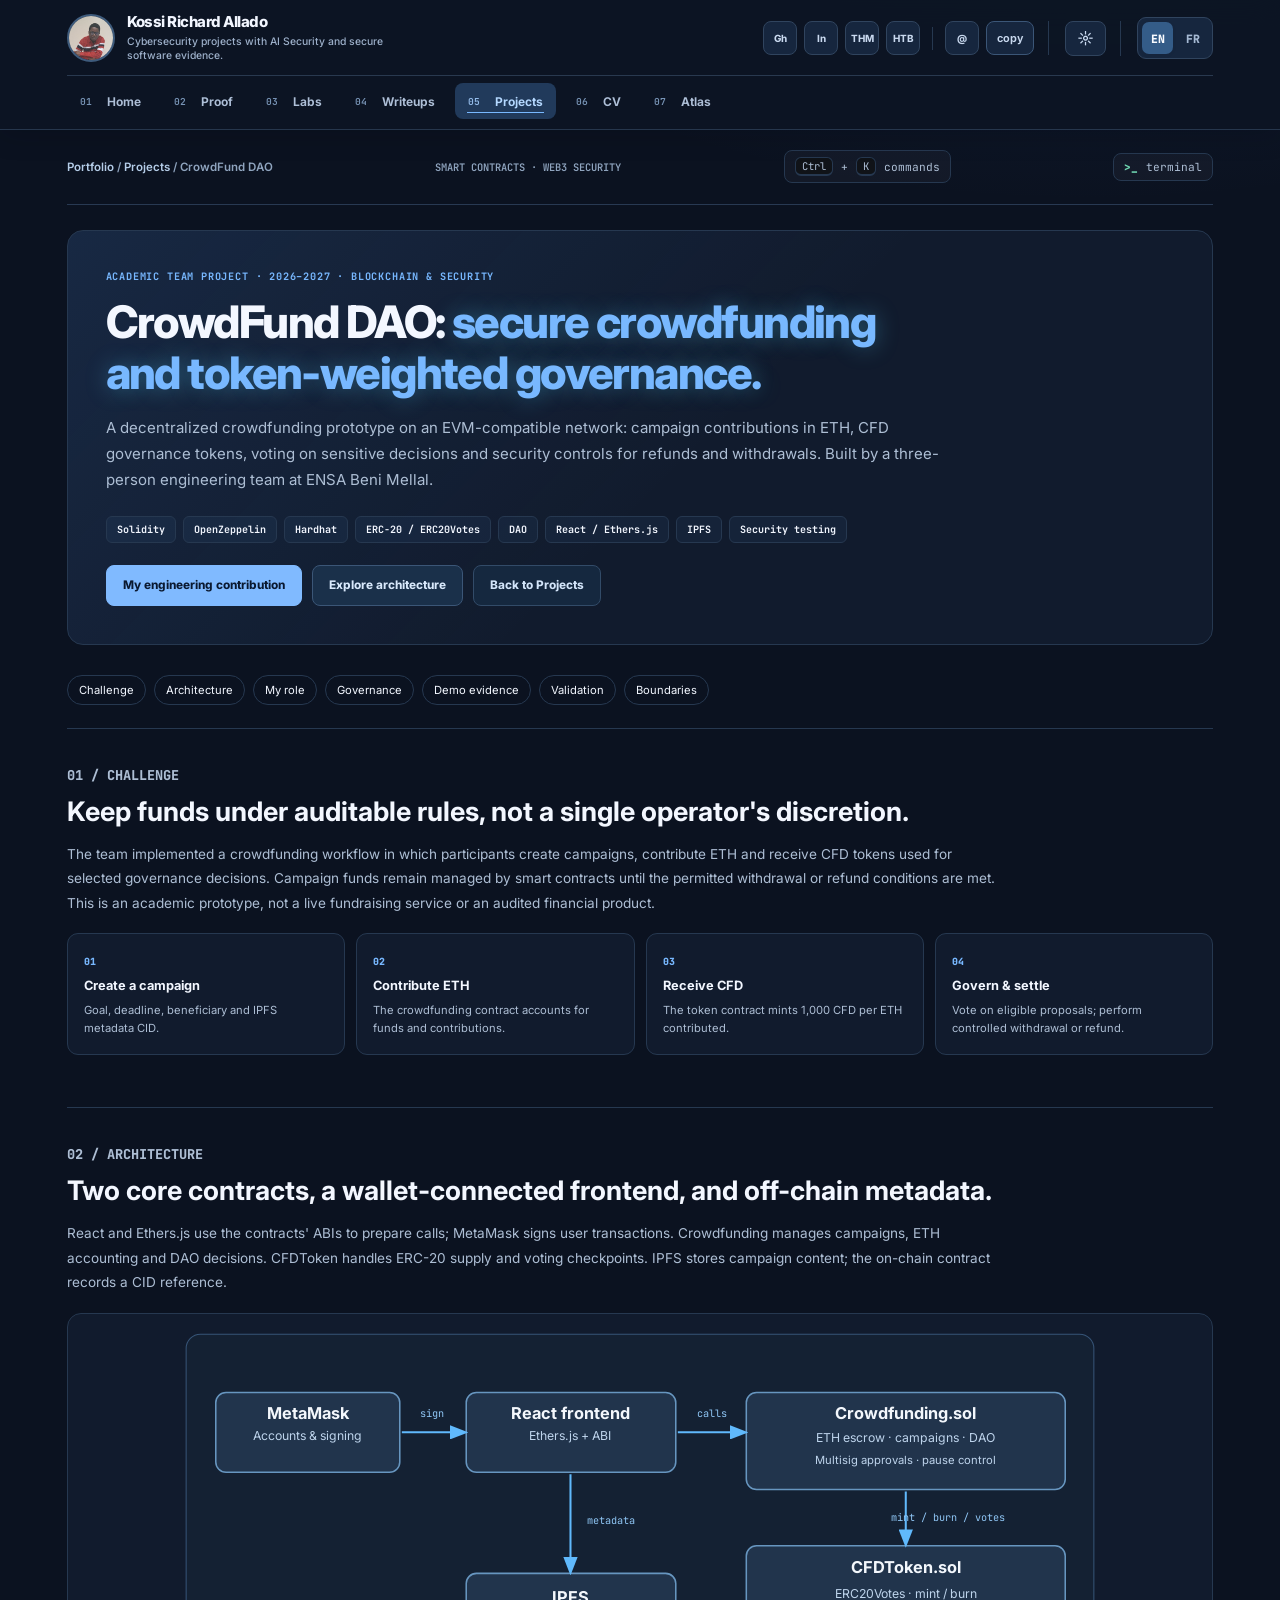
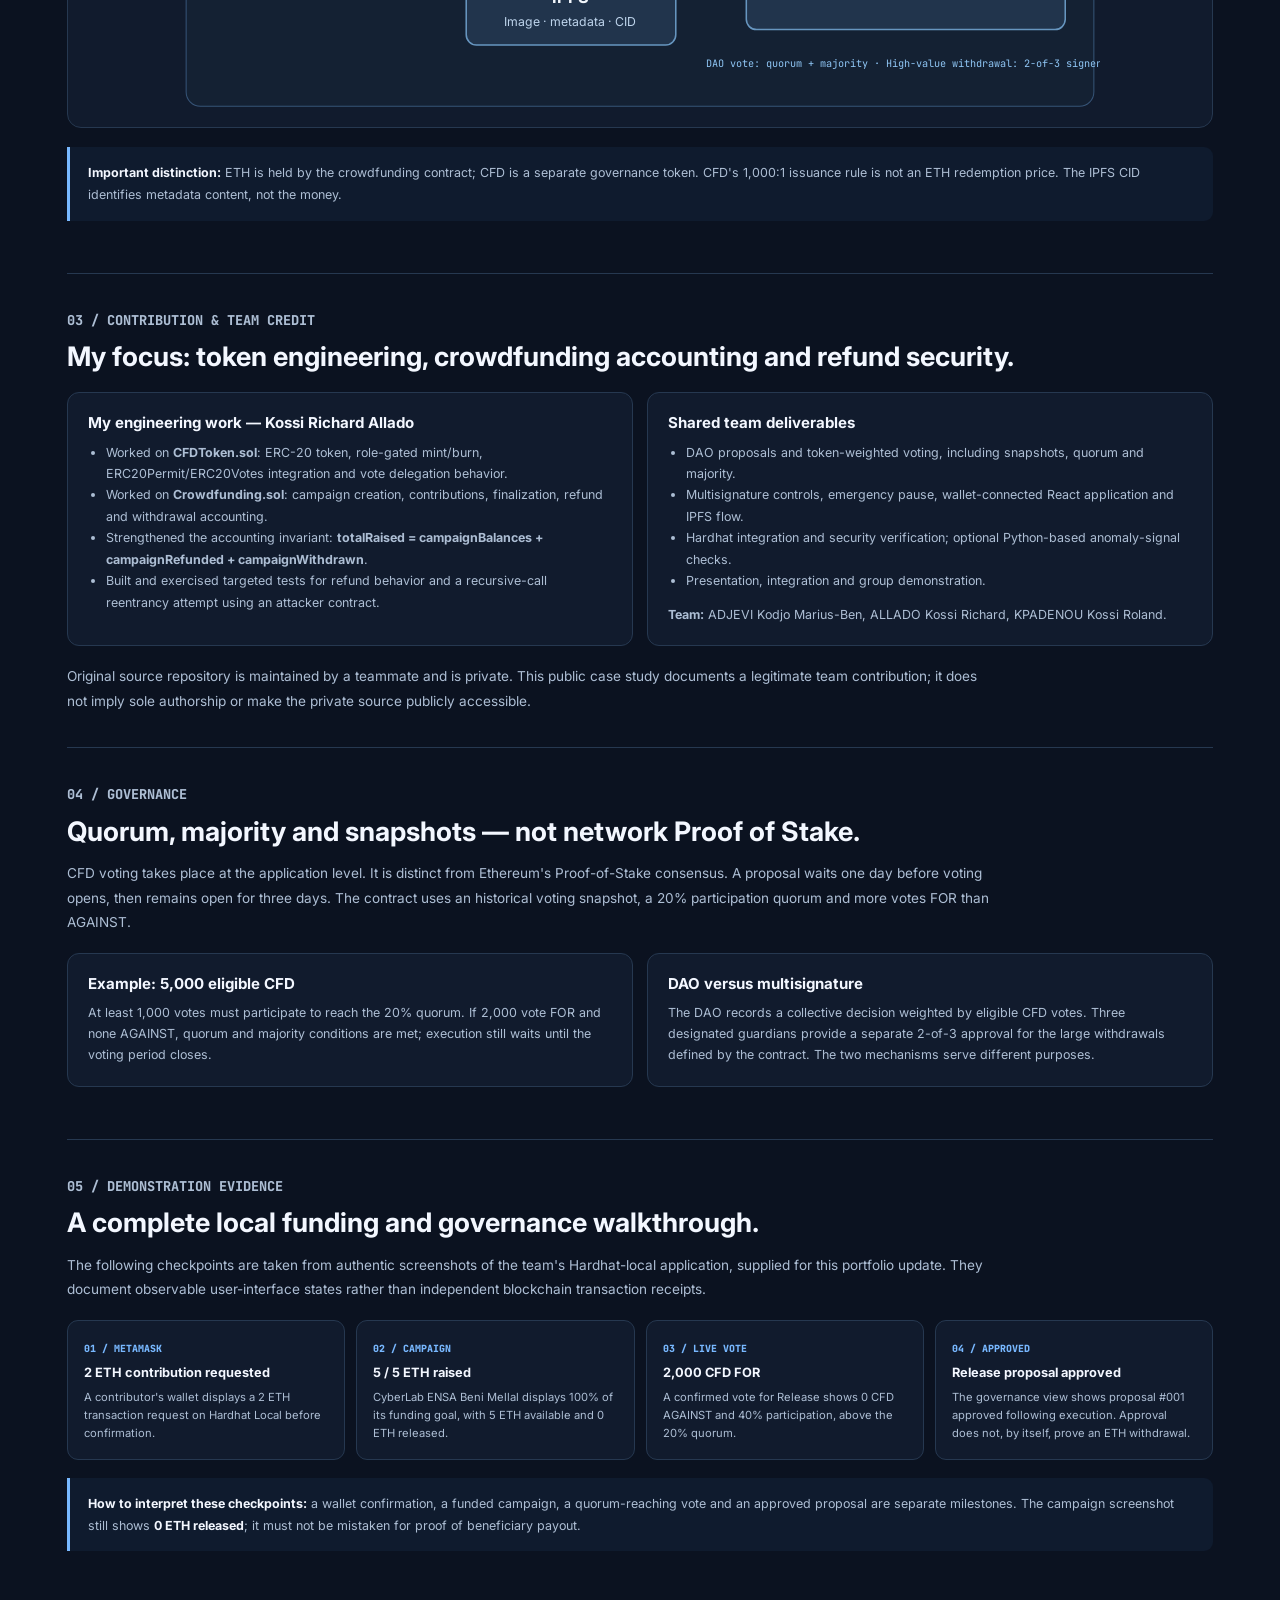
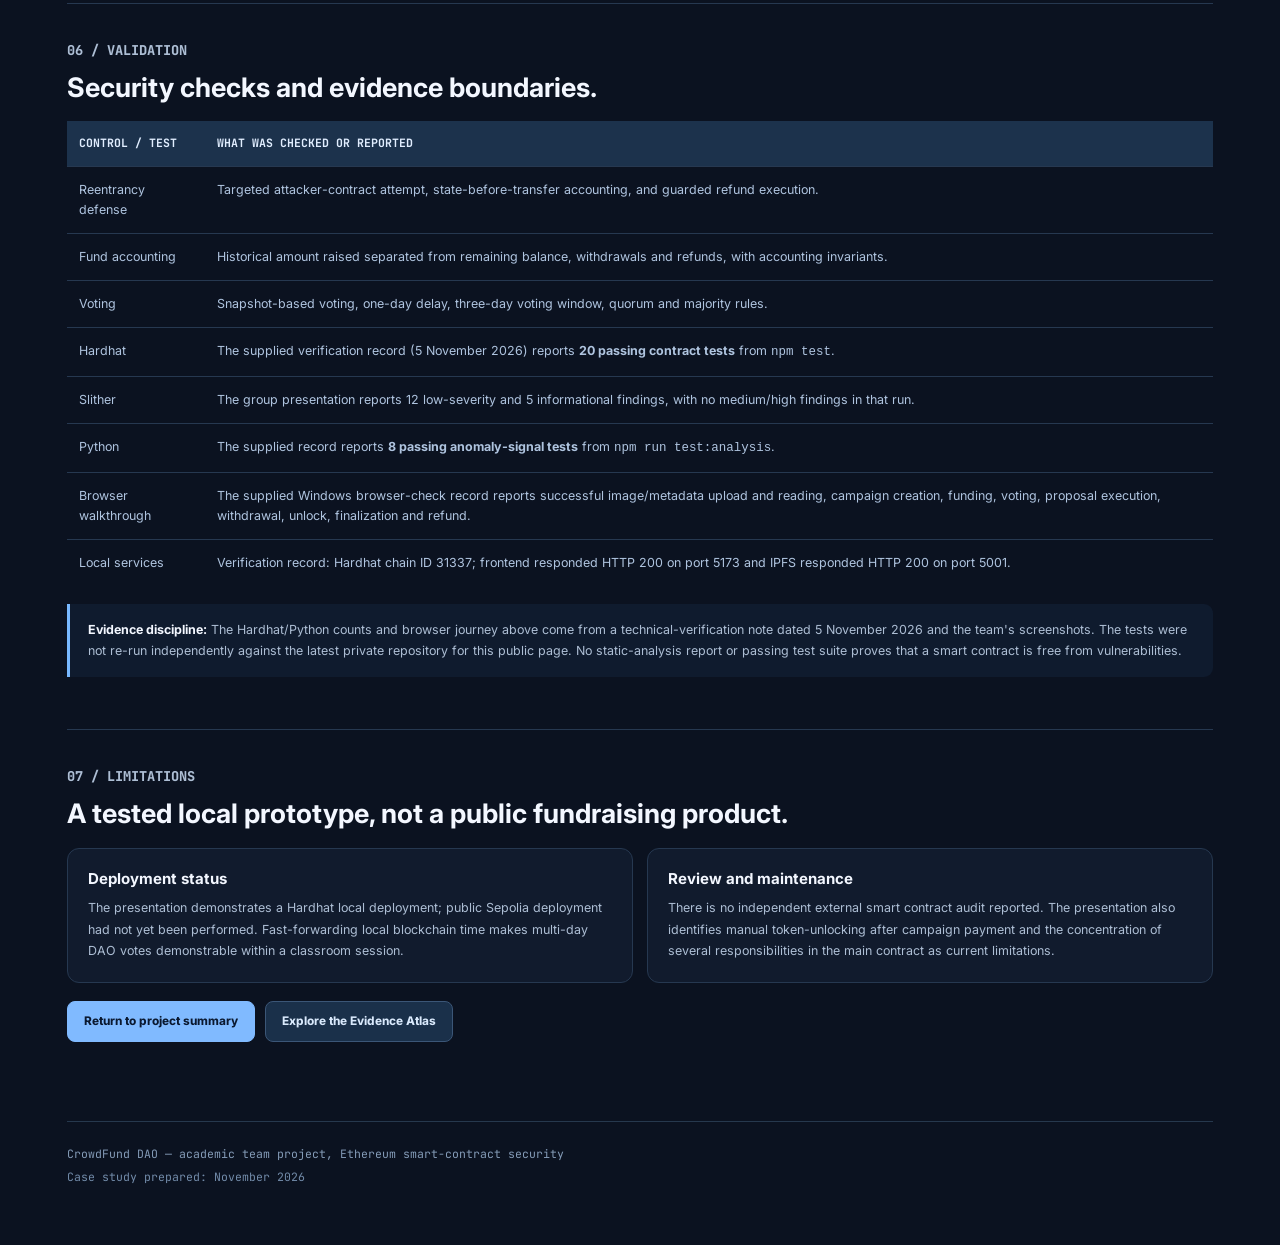
==== commit 26957827: "docs(portfolio): add screenshot-backed blockchain walkthrough and test verification" ====
--- a/case-studies/crowdfunding-dao/index.html
+++ b/case-studies/crowdfunding-dao/index.html
@@ -91,7 +91,7 @@
         <div class="actions"><a class="btn primary" href="#contribution">My engineering contribution</a><a class="btn" href="#architecture">Explore architecture</a><a class="btn secondary-link" href="../../projects.html#crowdfunding-dao">Back to Projects</a></div>
       </section>
       <nav class="chain-jump" aria-label="Case study navigation">
-        <a href="#challenge">Challenge</a><a href="#architecture">Architecture</a><a href="#contribution">My role</a><a href="#governance">Governance</a><a href="#validation">Validation</a><a href="#limits">Boundaries</a>
+        <a href="#challenge">Challenge</a><a href="#architecture">Architecture</a><a href="#contribution">My role</a><a href="#governance">Governance</a><a href="#demonstration">Demo evidence</a><a href="#validation">Validation</a><a href="#limits">Boundaries</a>
       </nav>
       <section class="chain-section" id="challenge">
         <p class="chain-mini">01 / CHALLENGE</p>
@@ -173,8 +173,21 @@
           <div class="chain-block"><h3>DAO versus multisignature</h3><p>The DAO records a collective decision weighted by eligible CFD votes. Three designated guardians provide a separate 2-of-3 approval for the large withdrawals defined by the contract. The two mechanisms serve different purposes.</p></div>
         </div>
       </section>
+
+      <section class="chain-section" id="demonstration">
+        <p class="chain-mini">05 / DEMONSTRATION EVIDENCE</p>
+        <h2>A complete local funding and governance walkthrough.</h2>
+        <p>The following checkpoints are taken from authentic screenshots of the team's Hardhat-local application, supplied for this portfolio update. They document observable user-interface states rather than independent blockchain transaction receipts.</p>
+        <div class="chain-flow">
+          <div class="chain-step"><span class="step-n">01 / METAMASK</span><strong>2 ETH contribution requested</strong><p>A contributor's wallet displays a 2 ETH transaction request on Hardhat Local before confirmation.</p></div>
+          <div class="chain-step"><span class="step-n">02 / CAMPAIGN</span><strong>5 / 5 ETH raised</strong><p>CyberLab ENSA Beni Mellal displays 100% of its funding goal, with 5 ETH available and 0 ETH released.</p></div>
+          <div class="chain-step"><span class="step-n">03 / LIVE VOTE</span><strong>2,000 CFD FOR</strong><p>A confirmed vote for Release shows 0 CFD AGAINST and 40% participation, above the 20% quorum.</p></div>
+          <div class="chain-step"><span class="step-n">04 / APPROVED</span><strong>Release proposal approved</strong><p>The governance view shows proposal #001 approved following execution. Approval does not, by itself, prove an ETH withdrawal.</p></div>
+        </div>
+        <div class="chain-note"><strong>How to interpret these checkpoints:</strong> a wallet confirmation, a funded campaign, a quorum-reaching vote and an approved proposal are separate milestones. The campaign screenshot still shows <strong>0 ETH released</strong>; it must not be mistaken for proof of beneficiary payout.</div>
+      </section>
       <section class="chain-section" id="validation">
-        <p class="chain-mini">05 / VALIDATION</p>
+        <p class="chain-mini">06 / VALIDATION</p>
         <h2>Security checks and evidence boundaries.</h2>
         <table class="chain-table">
           <thead><tr><th>Control / test</th><th>What was checked or reported</th></tr></thead>
@@ -182,15 +195,17 @@
             <tr><td>Reentrancy defense</td><td>Targeted attacker-contract attempt, state-before-transfer accounting, and guarded refund execution.</td></tr>
             <tr><td>Fund accounting</td><td>Historical amount raised separated from remaining balance, withdrawals and refunds, with accounting invariants.</td></tr>
             <tr><td>Voting</td><td>Snapshot-based voting, one-day delay, three-day voting window, quorum and majority rules.</td></tr>
-            <tr><td>Hardhat</td><td>The group presentation reports 20 contract tests, including reentrancy and randomized scenarios.</td></tr>
+            <tr><td>Hardhat</td><td>The supplied verification record (5 November 2026) reports <strong>20 passing contract tests</strong> from <code>npm test</code>.</td></tr>
             <tr><td>Slither</td><td>The group presentation reports 12 low-severity and 5 informational findings, with no medium/high findings in that run.</td></tr>
-            <tr><td>Python / browser</td><td>The group presentation reports eight anomaly-signal tests and a browser walkthrough using mocked wallet/IPFS services.</td></tr>
+            <tr><td>Python</td><td>The supplied record reports <strong>8 passing anomaly-signal tests</strong> from <code>npm run test:analysis</code>.</td></tr>
+            <tr><td>Browser walkthrough</td><td>The supplied Windows browser-check record reports successful image/metadata upload and reading, campaign creation, funding, voting, proposal execution, withdrawal, unlock, finalization and refund.</td></tr>
+            <tr><td>Local services</td><td>Verification record: Hardhat chain ID 31337; frontend responded HTTP 200 on port 5173 and IPFS responded HTTP 200 on port 5001.</td></tr>
           </tbody>
         </table>
-        <div class="chain-note"><strong>Evidence discipline:</strong> The test counts above are taken from the team's presentation, not independently re-run against the latest private repository for this public page. No static-analysis report or passing test suite proves that a smart contract is free from vulnerabilities.</div>
+        <div class="chain-note"><strong>Evidence discipline:</strong> The Hardhat/Python counts and browser journey above come from a technical-verification note dated 5 November 2026 and the team's screenshots. The tests were not re-run independently against the latest private repository for this public page. No static-analysis report or passing test suite proves that a smart contract is free from vulnerabilities.</div>
       </section>
       <section class="chain-section" id="limits">
-        <p class="chain-mini">06 / LIMITATIONS</p>
+        <p class="chain-mini">07 / LIMITATIONS</p>
         <h2>A tested local prototype, not a public fundraising product.</h2>
         <div class="chain-grid">
           <div class="chain-block"><h3>Deployment status</h3><p>The presentation demonstrates a Hardhat local deployment; public Sepolia deployment had not yet been performed. Fast-forwarding local blockchain time makes multi-day DAO votes demonstrable within a classroom session.</p></div>
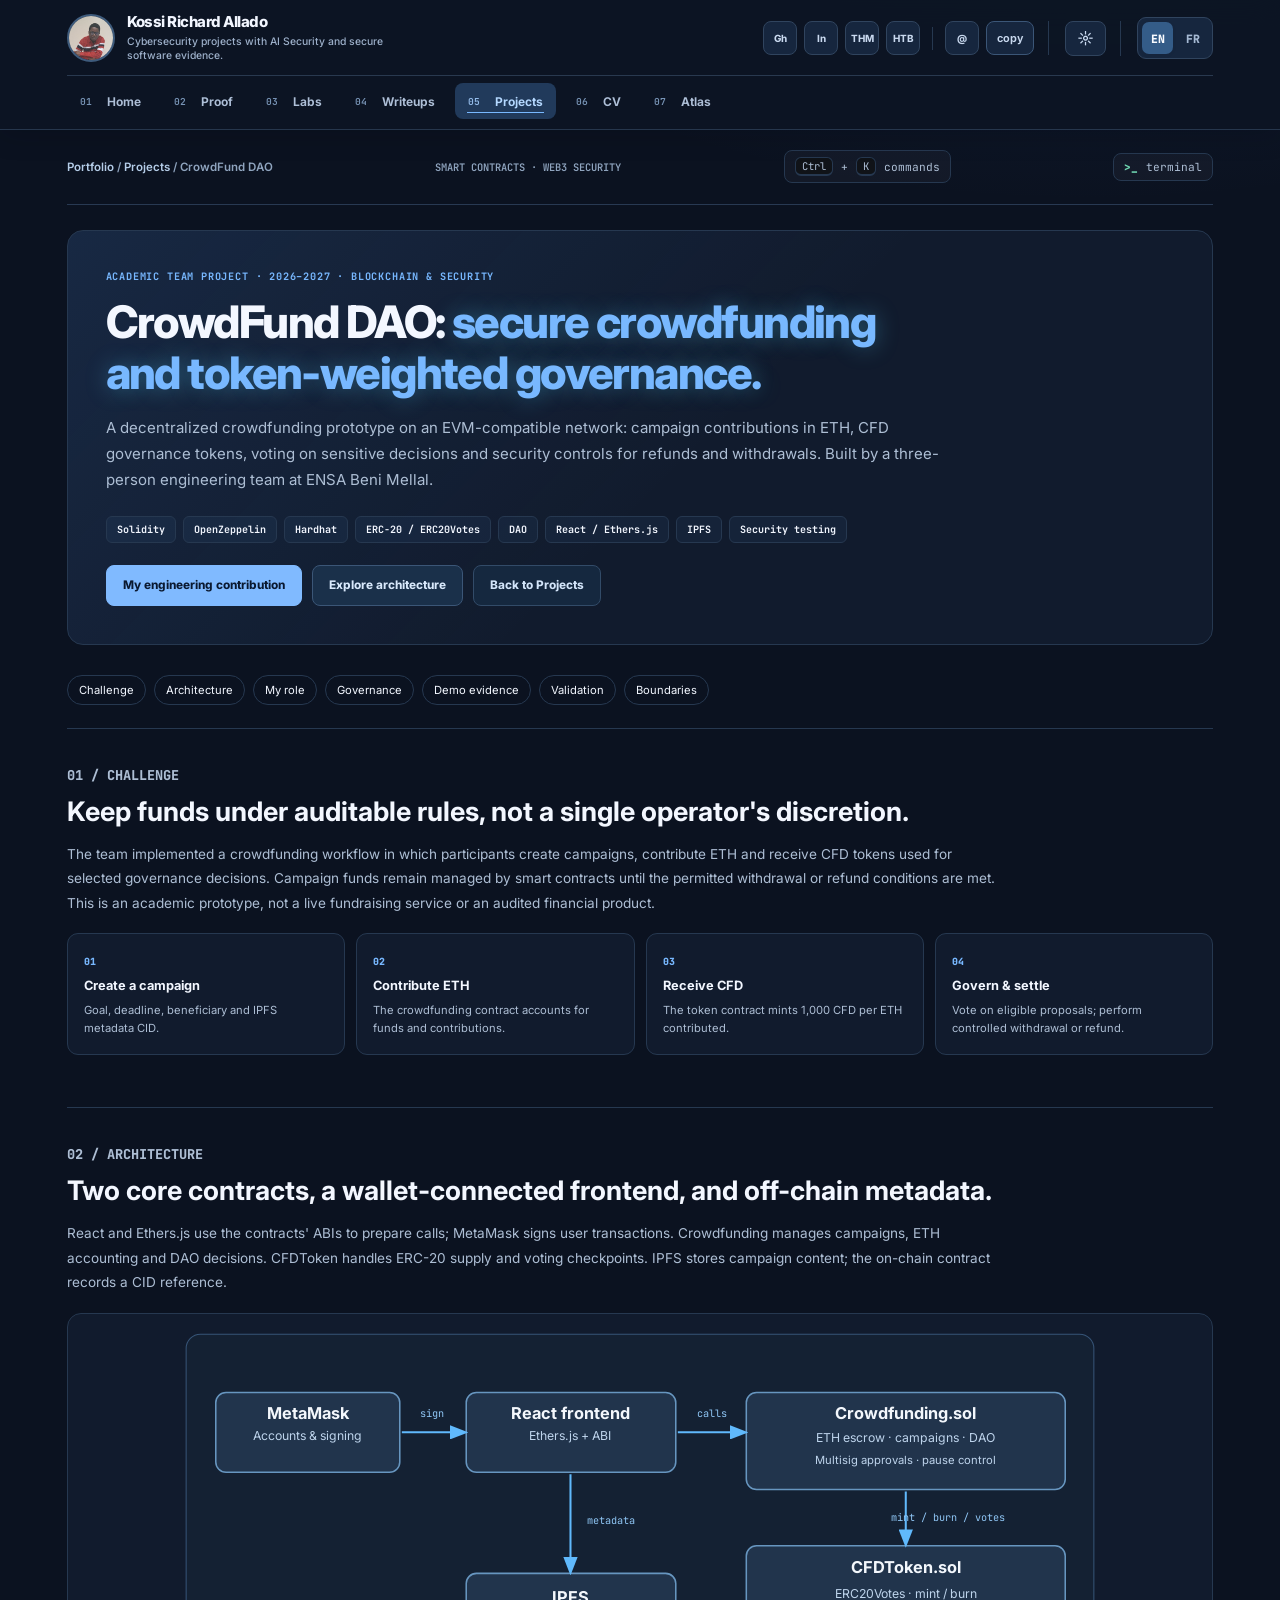
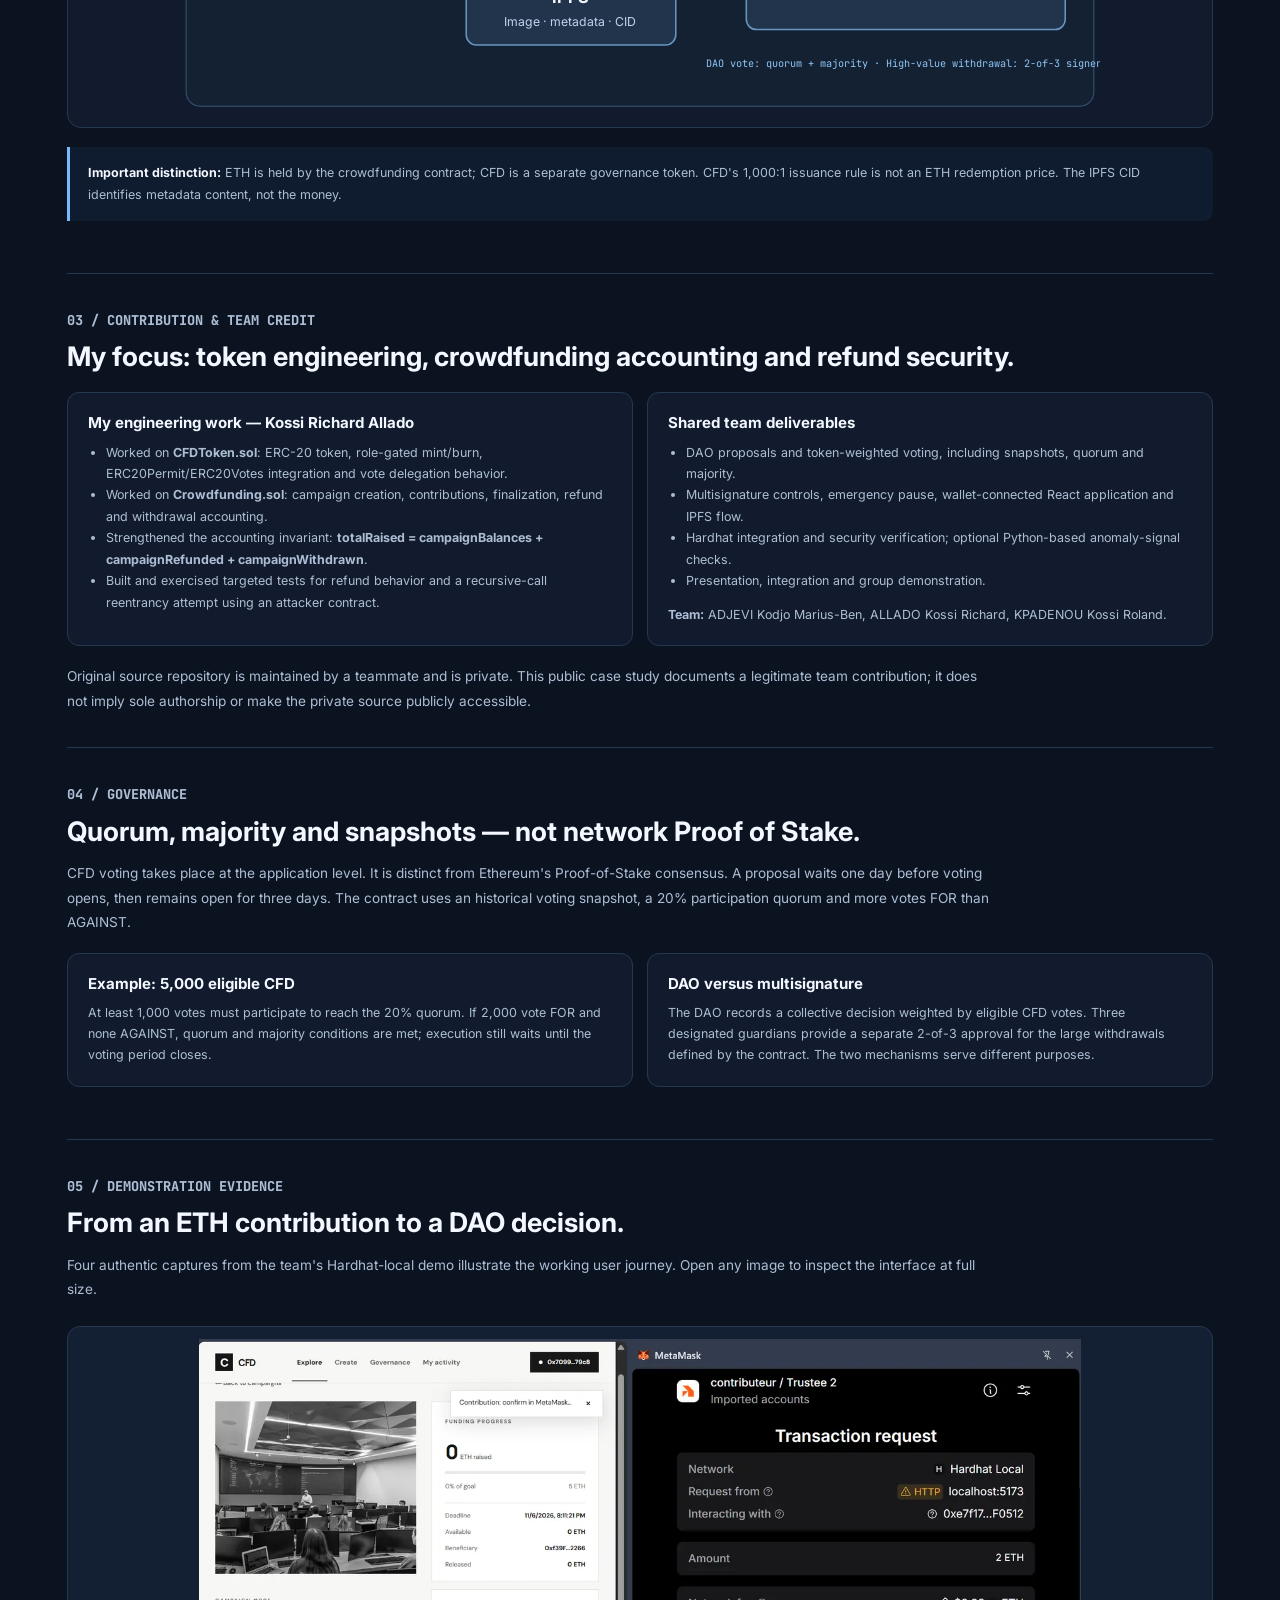
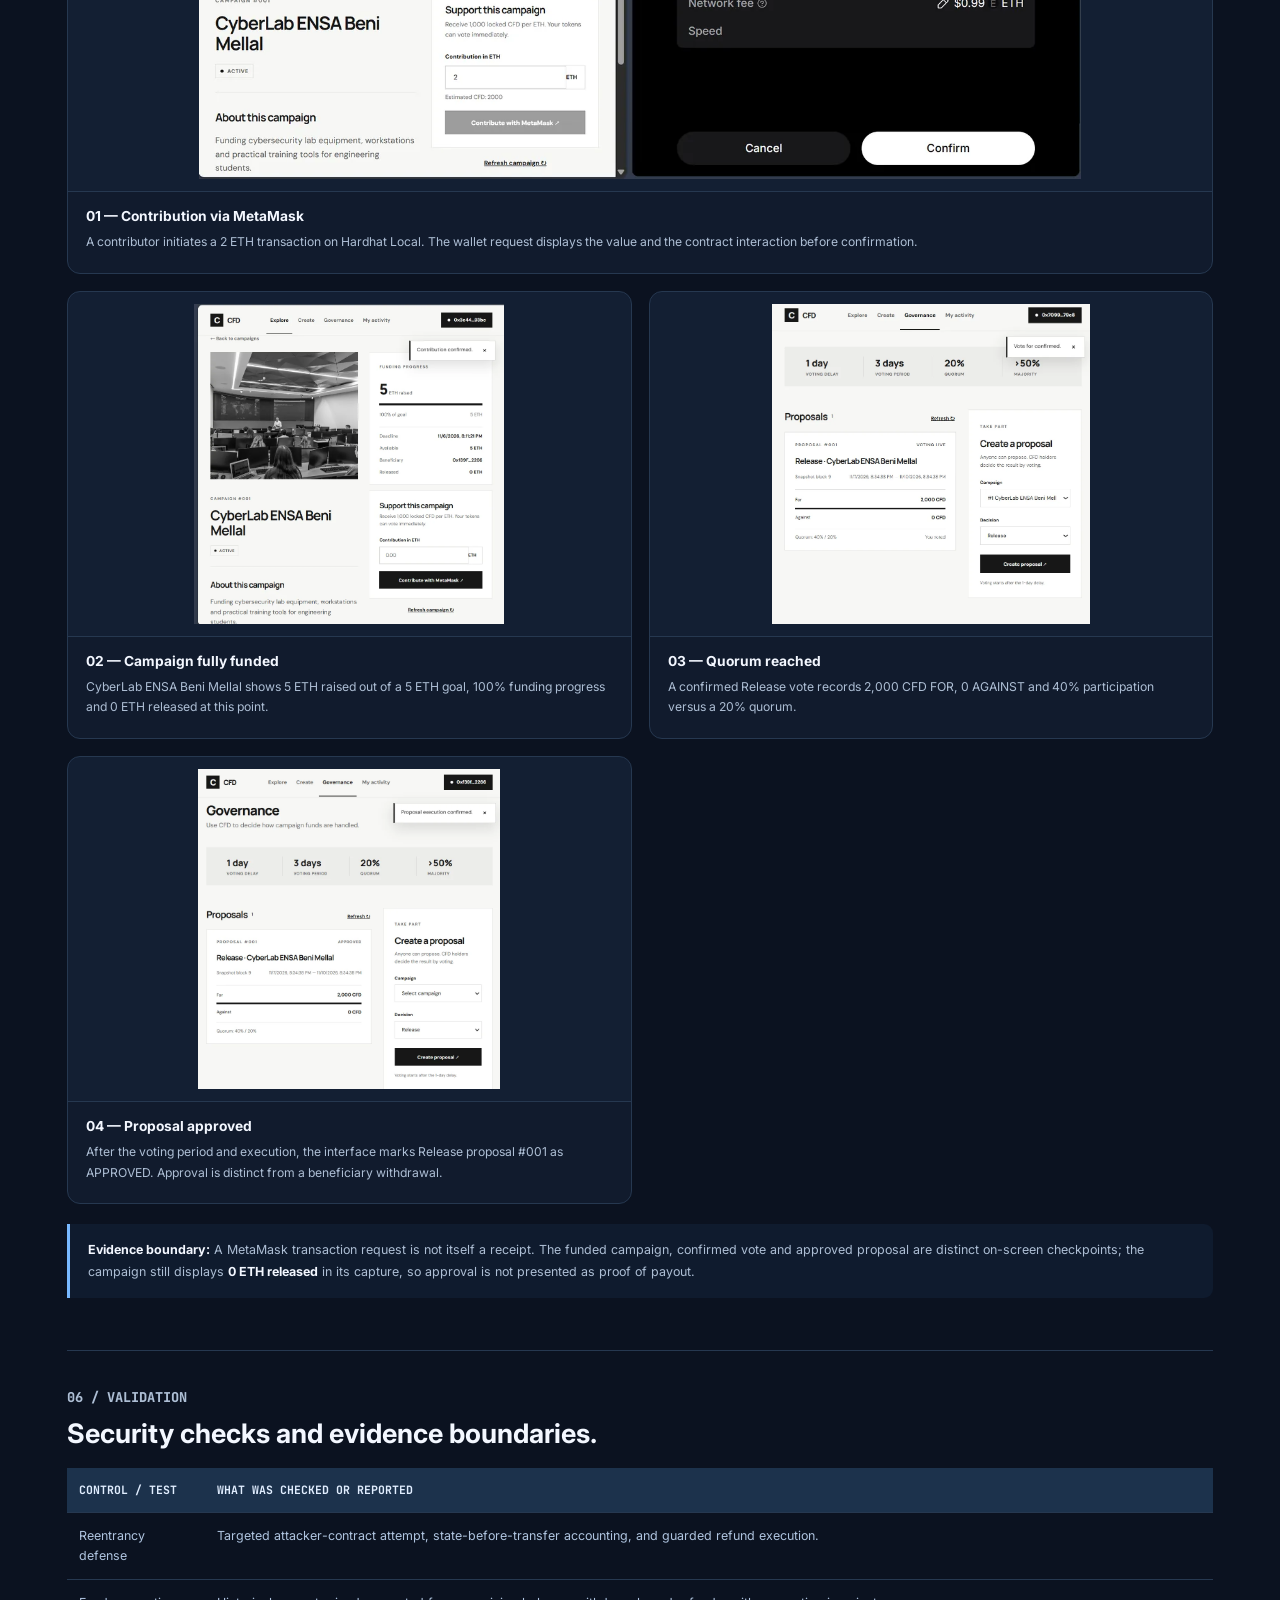
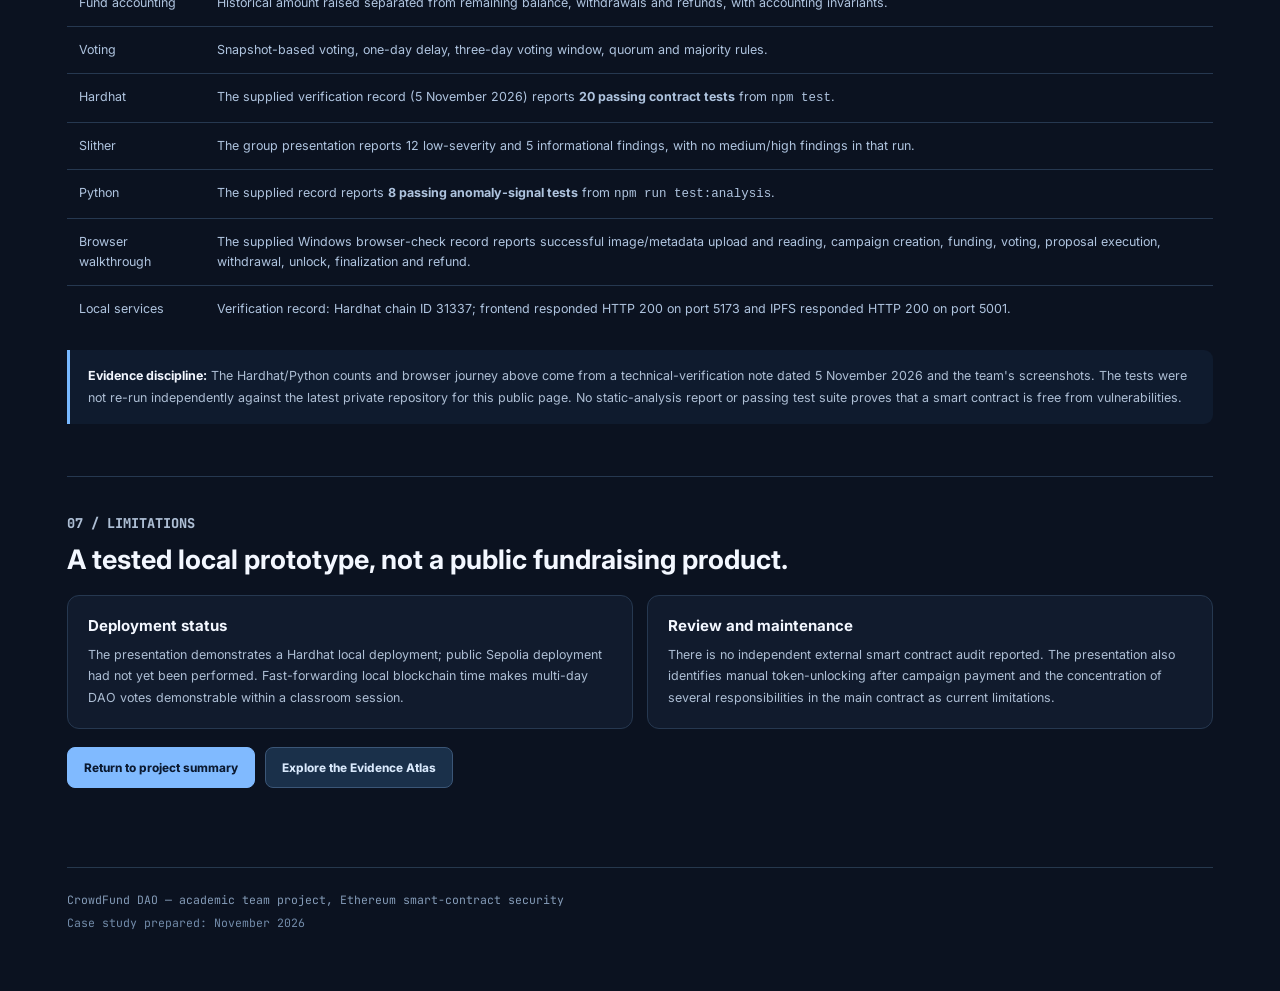
==== commit 85d9db7f: "feat(portfolio): render real MetaMask, campaign and DAO screenshots in case study" ====
--- a/case-studies/crowdfunding-dao/index.html
+++ b/case-studies/crowdfunding-dao/index.html
@@ -52,6 +52,17 @@
     .chain-table td{color:var(--muted)}
     .chain-note{border-left:3px solid var(--cyan);background:rgba(71,136,224,.07);padding:15px 18px;border-radius:0 9px 9px 0;font-size:.78rem;line-height:1.75;color:var(--muted);margin:18px 0}
     .chain-note strong{color:var(--text)}
+    .chain-gallery{display:grid;grid-template-columns:repeat(2,minmax(0,1fr));gap:17px;margin:24px 0 20px}
+    .chain-screenshot{min-width:0;margin:0;background:var(--panel);border:1px solid var(--line);border-radius:13px;overflow:hidden}
+    .chain-screenshot>a{display:block;padding:12px;background:rgba(75,127,189,.045);border-bottom:1px solid var(--line)}
+    .chain-screenshot>a:focus-visible{outline:3px solid var(--cyan);outline-offset:-3px}
+    .chain-screenshot img{display:block;width:100%;height:320px;object-fit:contain;object-position:center;border-radius:8px}
+    .chain-screenshot-wide{grid-column:span 2}
+    .chain-screenshot-wide img{height:auto;max-height:440px}
+    .chain-screenshot figcaption{display:flex;flex-direction:column;gap:8px;padding:16px 18px 20px}
+    .chain-screenshot figcaption strong{font-size:.86rem;color:var(--text)}
+    .chain-screenshot figcaption span{font-size:.76rem;line-height:1.7;color:var(--muted)}
+    @media(max-width:760px){.chain-gallery{grid-template-columns:1fr}.chain-screenshot-wide{grid-column:auto}.chain-screenshot img{height:auto;max-height:460px}.chain-screenshot-wide img{max-height:none}}
     .chain-credits{color:var(--muted);font-size:.75rem;line-height:1.7}
     @media(max-width:790px){.chain-grid{grid-template-columns:1fr}.chain-flow{grid-template-columns:repeat(2,minmax(0,1fr))}}
     @media(max-width:470px){.chain-flow{grid-template-columns:1fr}.chain-hero{padding:20px}.chain-table th,.chain-table td{padding:11px 8px}}
@@ -176,15 +187,35 @@
 
       <section class="chain-section" id="demonstration">
         <p class="chain-mini">05 / DEMONSTRATION EVIDENCE</p>
-        <h2>A complete local funding and governance walkthrough.</h2>
-        <p>The following checkpoints are taken from authentic screenshots of the team's Hardhat-local application, supplied for this portfolio update. They document observable user-interface states rather than independent blockchain transaction receipts.</p>
-        <div class="chain-flow">
-          <div class="chain-step"><span class="step-n">01 / METAMASK</span><strong>2 ETH contribution requested</strong><p>A contributor's wallet displays a 2 ETH transaction request on Hardhat Local before confirmation.</p></div>
-          <div class="chain-step"><span class="step-n">02 / CAMPAIGN</span><strong>5 / 5 ETH raised</strong><p>CyberLab ENSA Beni Mellal displays 100% of its funding goal, with 5 ETH available and 0 ETH released.</p></div>
-          <div class="chain-step"><span class="step-n">03 / LIVE VOTE</span><strong>2,000 CFD FOR</strong><p>A confirmed vote for Release shows 0 CFD AGAINST and 40% participation, above the 20% quorum.</p></div>
-          <div class="chain-step"><span class="step-n">04 / APPROVED</span><strong>Release proposal approved</strong><p>The governance view shows proposal #001 approved following execution. Approval does not, by itself, prove an ETH withdrawal.</p></div>
-        </div>
-        <div class="chain-note"><strong>How to interpret these checkpoints:</strong> a wallet confirmation, a funded campaign, a quorum-reaching vote and an approved proposal are separate milestones. The campaign screenshot still shows <strong>0 ETH released</strong>; it must not be mistaken for proof of beneficiary payout.</div>
+        <h2>From an ETH contribution to a DAO decision.</h2>
+        <p>Four authentic captures from the team's Hardhat-local demo illustrate the working user journey. Open any image to inspect the interface at full size.</p>
+        <div class="chain-gallery">
+          <figure class="chain-screenshot chain-screenshot-wide">
+            <a href="../../assets/projects/crowdfunding-dao/01-metamask-contribution.webp" target="_blank" rel="noopener noreferrer" aria-label="Open screenshot: 01 — Contribution via MetaMask">
+              <img src="../../assets/projects/crowdfunding-dao/01-metamask-contribution.webp" alt="MetaMask request for a 2 ETH transaction, shown alongside the CyberLab crowdfunding page." loading="lazy" decoding="async" />
+            </a>
+            <figcaption><strong>01 — Contribution via MetaMask</strong><span>A contributor initiates a 2 ETH transaction on Hardhat Local. The wallet request displays the value and the contract interaction before confirmation.</span></figcaption>
+          </figure>
+          <figure class="chain-screenshot">
+            <a href="../../assets/projects/crowdfunding-dao/02-funded-campaign.webp" target="_blank" rel="noopener noreferrer" aria-label="Open screenshot: 02 — Campaign fully funded">
+              <img src="../../assets/projects/crowdfunding-dao/02-funded-campaign.webp" alt="CyberLab campaign page showing five ETH collected, a 100 percent funding progress bar, and zero ETH released." loading="lazy" decoding="async" />
+            </a>
+            <figcaption><strong>02 — Campaign fully funded</strong><span>CyberLab ENSA Beni Mellal shows 5 ETH raised out of a 5 ETH goal, 100% funding progress and 0 ETH released at this point.</span></figcaption>
+          </figure>
+          <figure class="chain-screenshot">
+            <a href="../../assets/projects/crowdfunding-dao/03-dao-vote.webp" target="_blank" rel="noopener noreferrer" aria-label="Open screenshot: 03 — Quorum reached">
+              <img src="../../assets/projects/crowdfunding-dao/03-dao-vote.webp" alt="Governance interface showing a confirmed vote with two thousand CFD FOR and a 40 percent quorum participation." loading="lazy" decoding="async" />
+            </a>
+            <figcaption><strong>03 — Quorum reached</strong><span>A confirmed Release vote records 2,000 CFD FOR, 0 AGAINST and 40% participation versus a 20% quorum.</span></figcaption>
+          </figure>
+          <figure class="chain-screenshot">
+            <a href="../../assets/projects/crowdfunding-dao/04-proposal-approved.webp" target="_blank" rel="noopener noreferrer" aria-label="Open screenshot: 04 — Proposal approved">
+              <img src="../../assets/projects/crowdfunding-dao/04-proposal-approved.webp" alt="DAO governance interface showing a Release proposal with APPROVED status and 2,000 CFD votes FOR." loading="lazy" decoding="async" />
+            </a>
+            <figcaption><strong>04 — Proposal approved</strong><span>After the voting period and execution, the interface marks Release proposal #001 as APPROVED. Approval is distinct from a beneficiary withdrawal.</span></figcaption>
+          </figure>
+        </div>
+        <div class="chain-note"><strong>Evidence boundary:</strong> A MetaMask transaction request is not itself a receipt. The funded campaign, confirmed vote and approved proposal are distinct on-screen checkpoints; the campaign still displays <strong>0 ETH released</strong> in its capture, so approval is not presented as proof of payout.</div>
       </section>
       <section class="chain-section" id="validation">
         <p class="chain-mini">06 / VALIDATION</p>
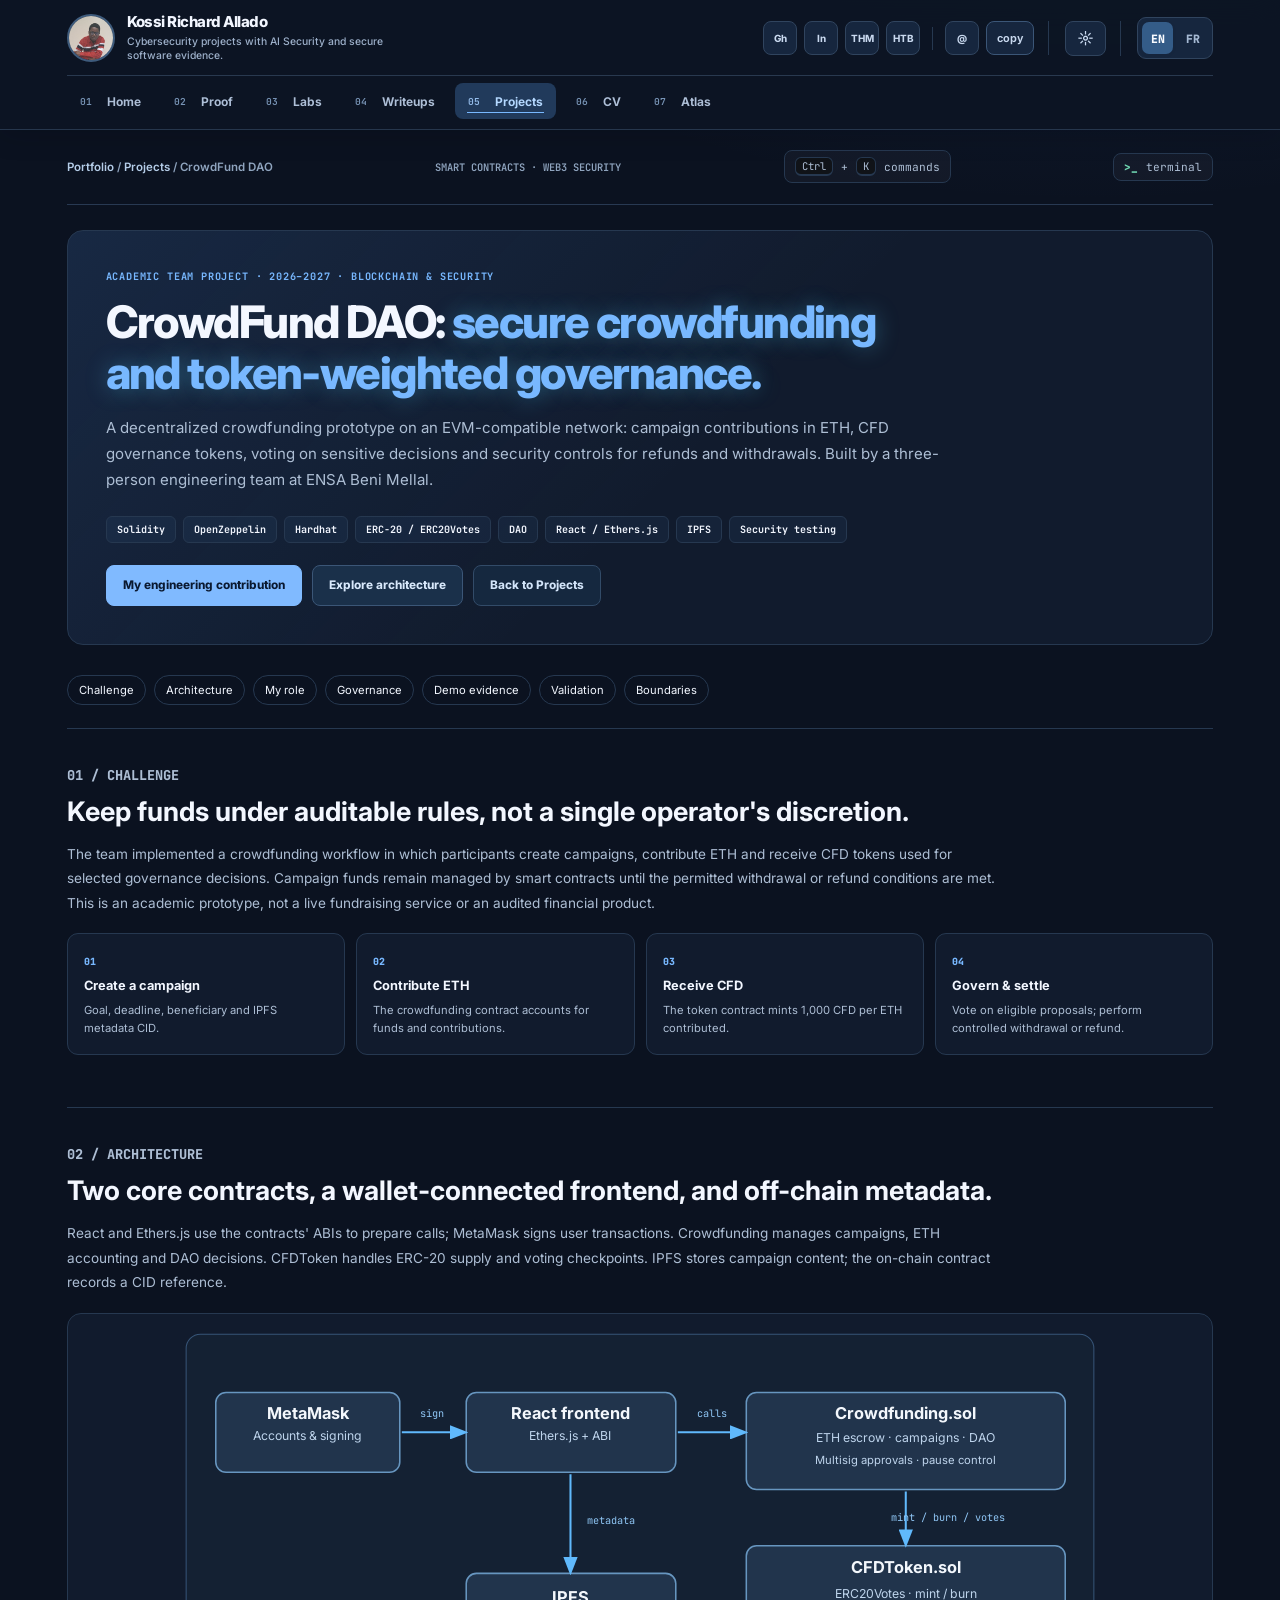
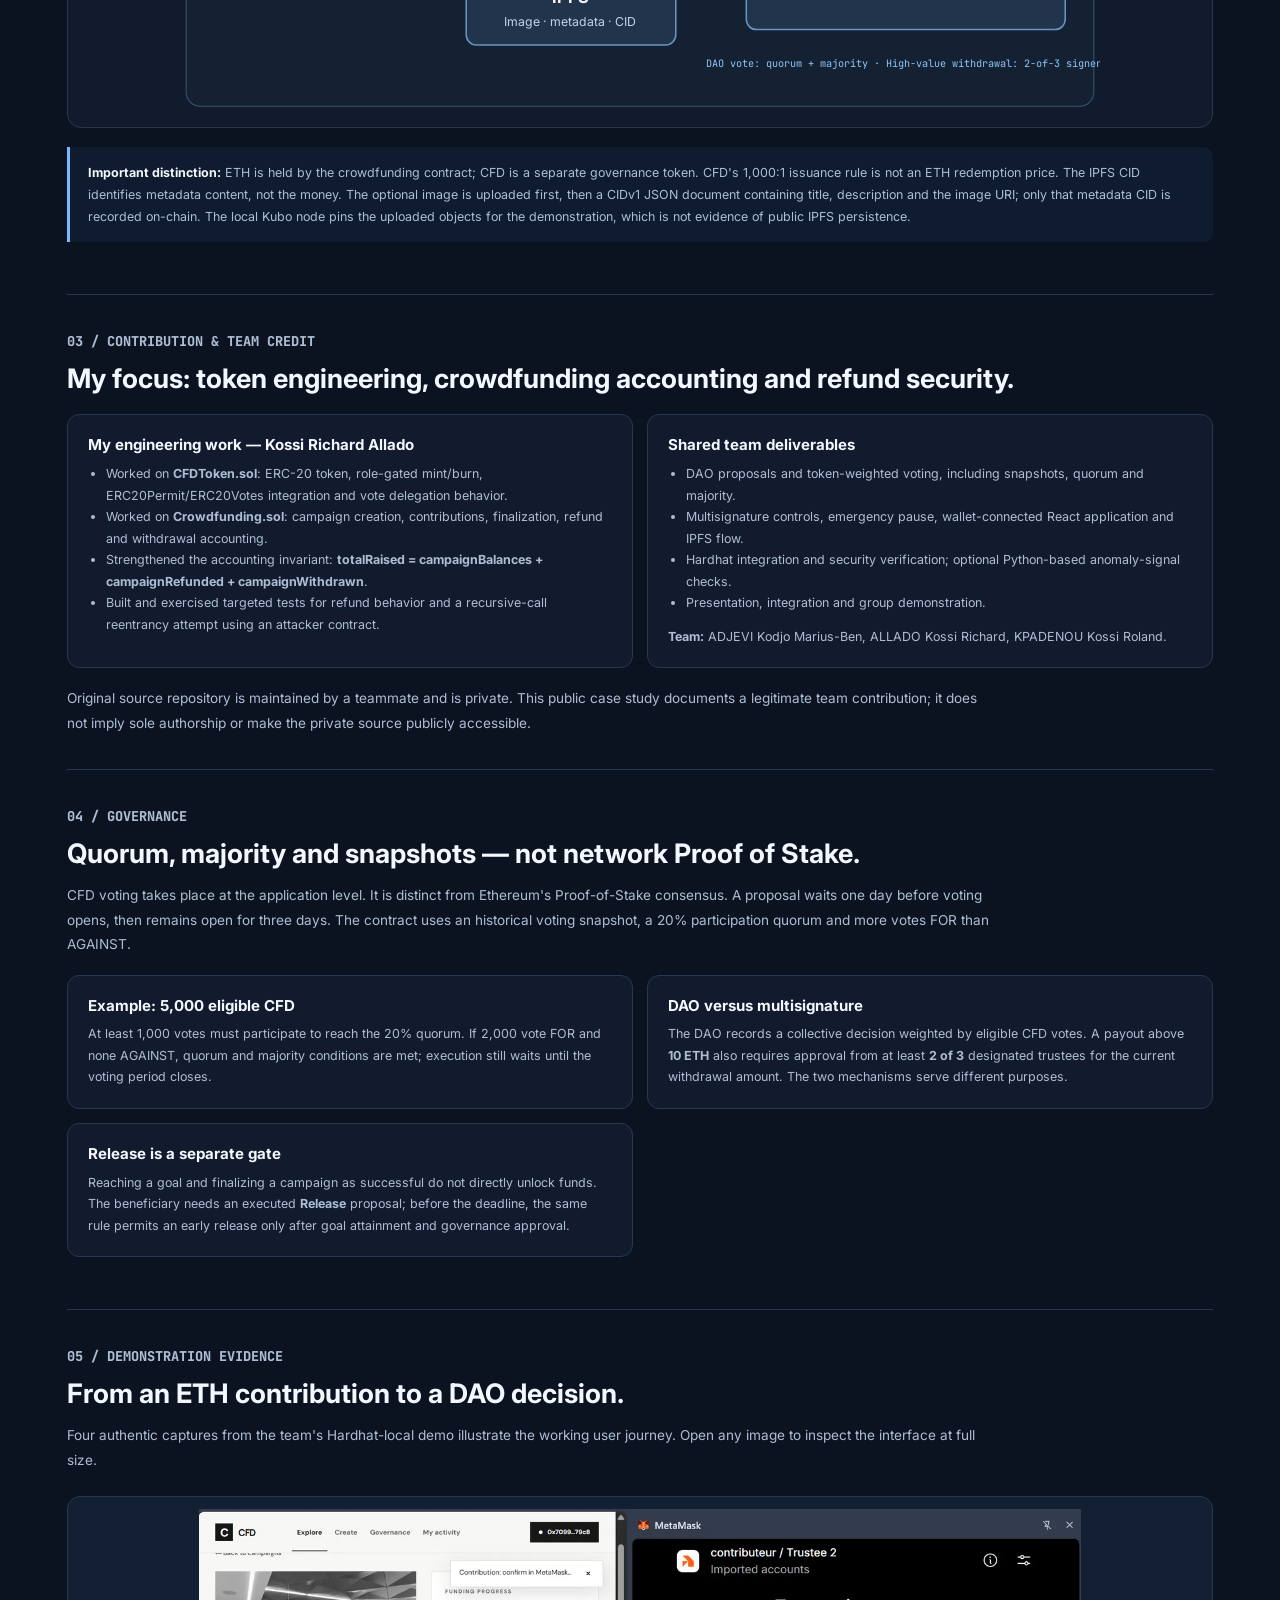
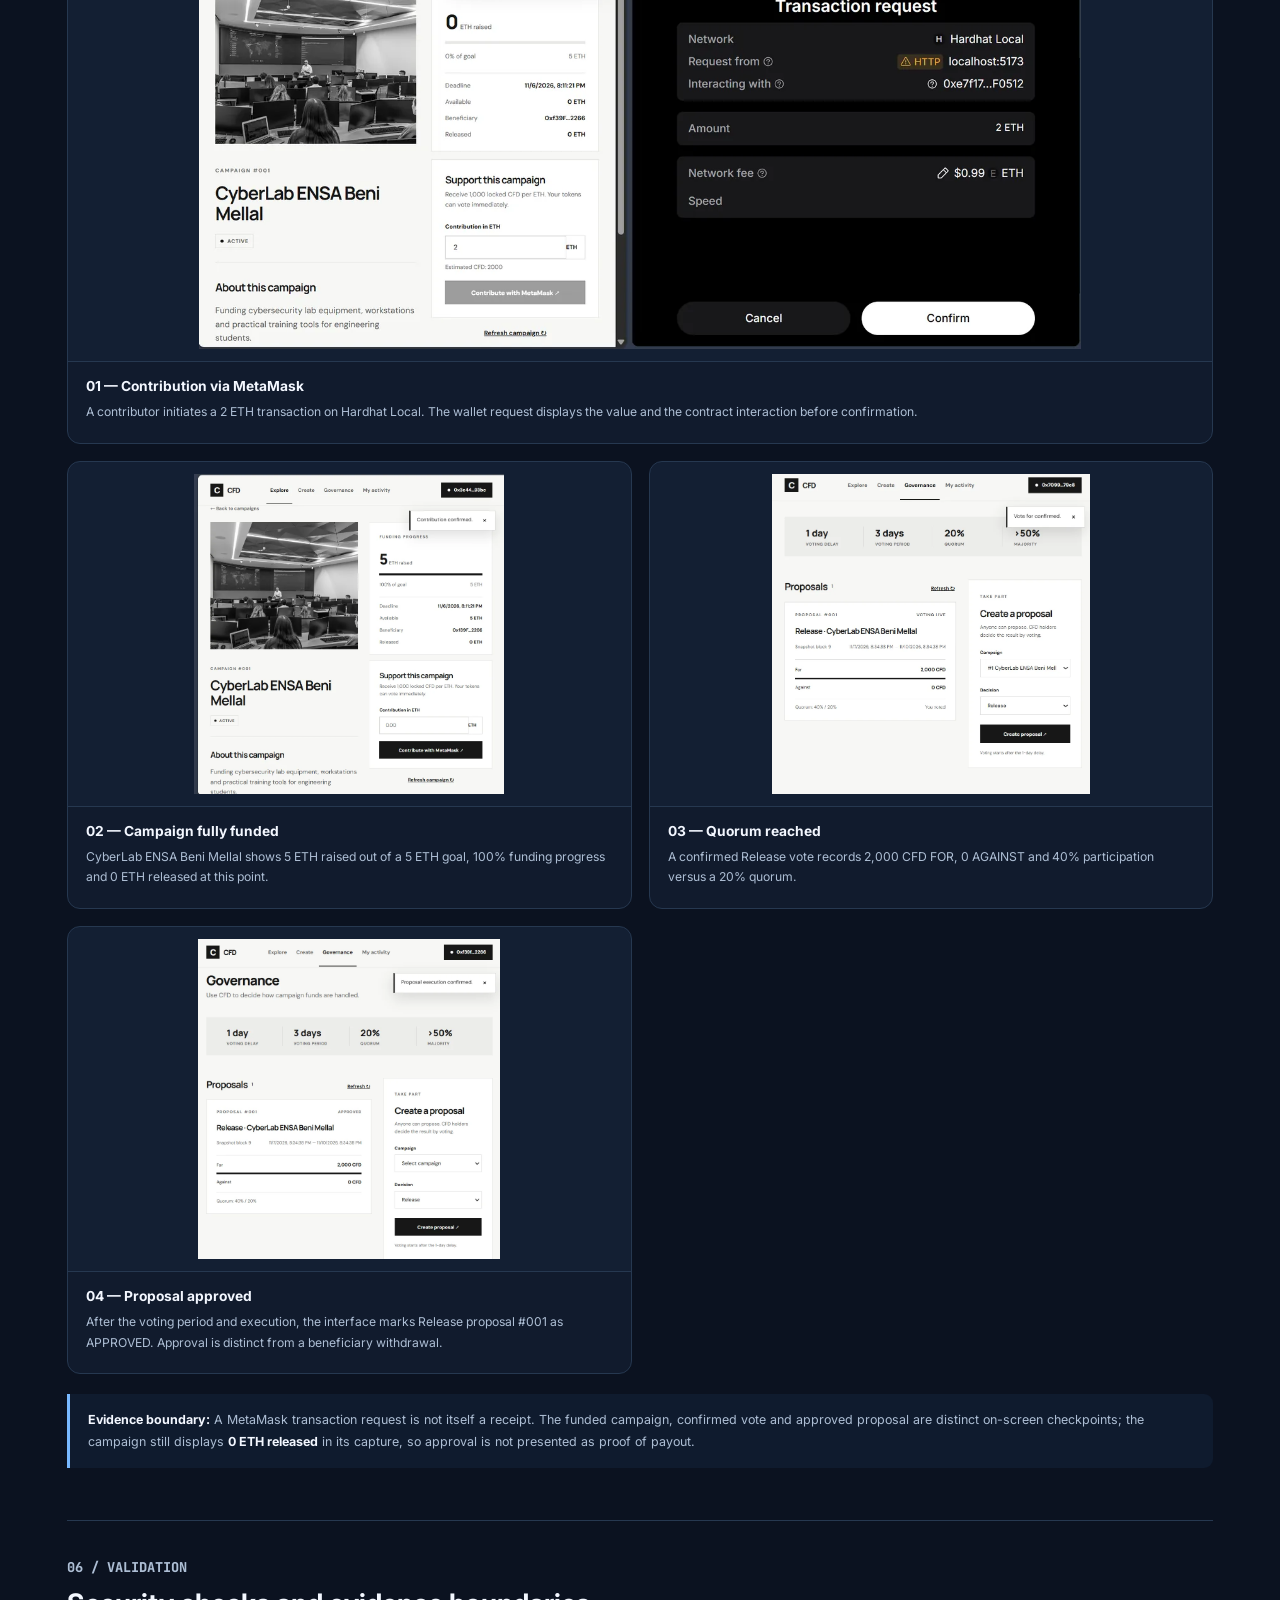
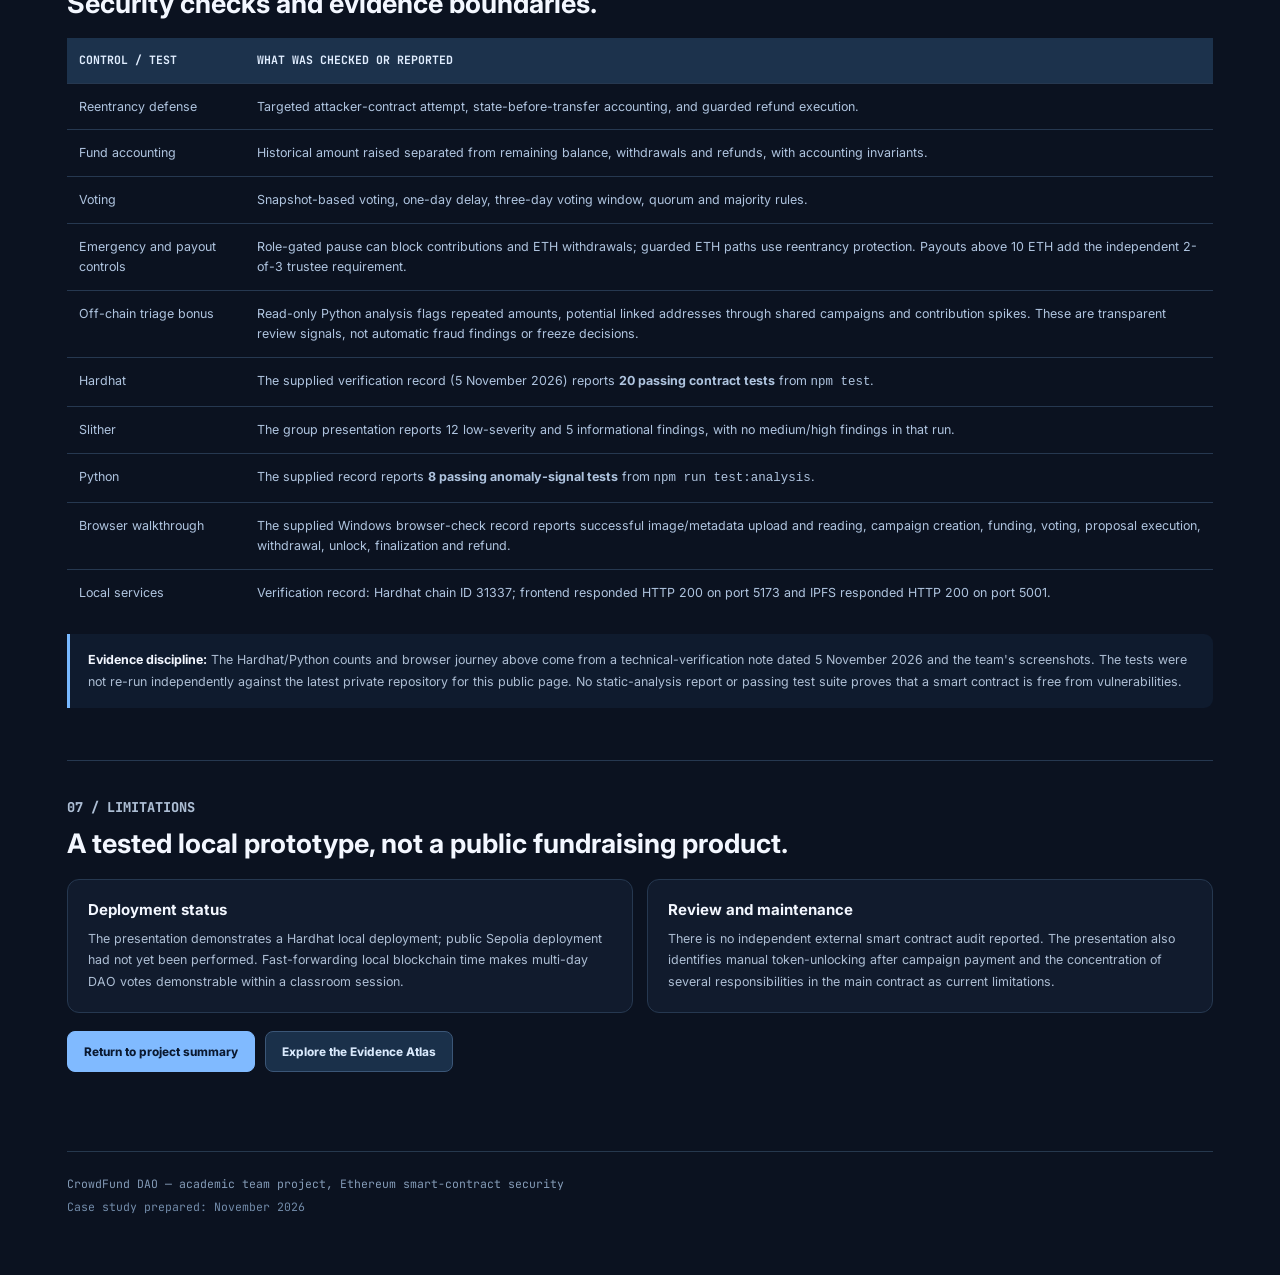
==== commit c8af21b0: "portfolio: add DAO, IPFS and analysis details" ====
--- a/case-studies/crowdfunding-dao/index.html
+++ b/case-studies/crowdfunding-dao/index.html
@@ -149,7 +149,7 @@
             </g>
           </svg>
         </figure>
-        <div class="chain-note"><strong>Important distinction:</strong> ETH is held by the crowdfunding contract; CFD is a separate governance token. CFD's 1,000:1 issuance rule is not an ETH redemption price. The IPFS CID identifies metadata content, not the money.</div>
+        <div class="chain-note"><strong>Important distinction:</strong> ETH is held by the crowdfunding contract; CFD is a separate governance token. CFD's 1,000:1 issuance rule is not an ETH redemption price. The IPFS CID identifies metadata content, not the money. The optional image is uploaded first, then a CIDv1 JSON document containing title, description and the image URI; only that metadata CID is recorded on-chain. The local Kubo node pins the uploaded objects for the demonstration, which is not evidence of public IPFS persistence.</div>
       </section>
       <section class="chain-section" id="contribution">
         <p class="chain-mini">03 / CONTRIBUTION &amp; TEAM CREDIT</p>
@@ -181,7 +181,8 @@
         <p>CFD voting takes place at the application level. It is distinct from Ethereum's Proof-of-Stake consensus. A proposal waits one day before voting opens, then remains open for three days. The contract uses an historical voting snapshot, a 20% participation quorum and more votes FOR than AGAINST.</p>
         <div class="chain-grid">
           <div class="chain-block"><h3>Example: 5,000 eligible CFD</h3><p>At least 1,000 votes must participate to reach the 20% quorum. If 2,000 vote FOR and none AGAINST, quorum and majority conditions are met; execution still waits until the voting period closes.</p></div>
-          <div class="chain-block"><h3>DAO versus multisignature</h3><p>The DAO records a collective decision weighted by eligible CFD votes. Three designated guardians provide a separate 2-of-3 approval for the large withdrawals defined by the contract. The two mechanisms serve different purposes.</p></div>
+          <div class="chain-block"><h3>DAO versus multisignature</h3><p>The DAO records a collective decision weighted by eligible CFD votes. A payout above <strong>10 ETH</strong> also requires approval from at least <strong>2 of 3</strong> designated trustees for the current withdrawal amount. The two mechanisms serve different purposes.</p></div>
+          <div class="chain-block"><h3>Release is a separate gate</h3><p>Reaching a goal and finalizing a campaign as successful do not directly unlock funds. The beneficiary needs an executed <strong>Release</strong> proposal; before the deadline, the same rule permits an early release only after goal attainment and governance approval.</p></div>
         </div>
       </section>
 
@@ -226,6 +227,8 @@
             <tr><td>Reentrancy defense</td><td>Targeted attacker-contract attempt, state-before-transfer accounting, and guarded refund execution.</td></tr>
             <tr><td>Fund accounting</td><td>Historical amount raised separated from remaining balance, withdrawals and refunds, with accounting invariants.</td></tr>
             <tr><td>Voting</td><td>Snapshot-based voting, one-day delay, three-day voting window, quorum and majority rules.</td></tr>
+            <tr><td>Emergency and payout controls</td><td>Role-gated pause can block contributions and ETH withdrawals; guarded ETH paths use reentrancy protection. Payouts above 10 ETH add the independent 2-of-3 trustee requirement.</td></tr>
+            <tr><td>Off-chain triage bonus</td><td>Read-only Python analysis flags repeated amounts, potential linked addresses through shared campaigns and contribution spikes. These are transparent review signals, not automatic fraud findings or freeze decisions.</td></tr>
             <tr><td>Hardhat</td><td>The supplied verification record (5 November 2026) reports <strong>20 passing contract tests</strong> from <code>npm test</code>.</td></tr>
             <tr><td>Slither</td><td>The group presentation reports 12 low-severity and 5 informational findings, with no medium/high findings in that run.</td></tr>
             <tr><td>Python</td><td>The supplied record reports <strong>8 passing anomaly-signal tests</strong> from <code>npm run test:analysis</code>.</td></tr>
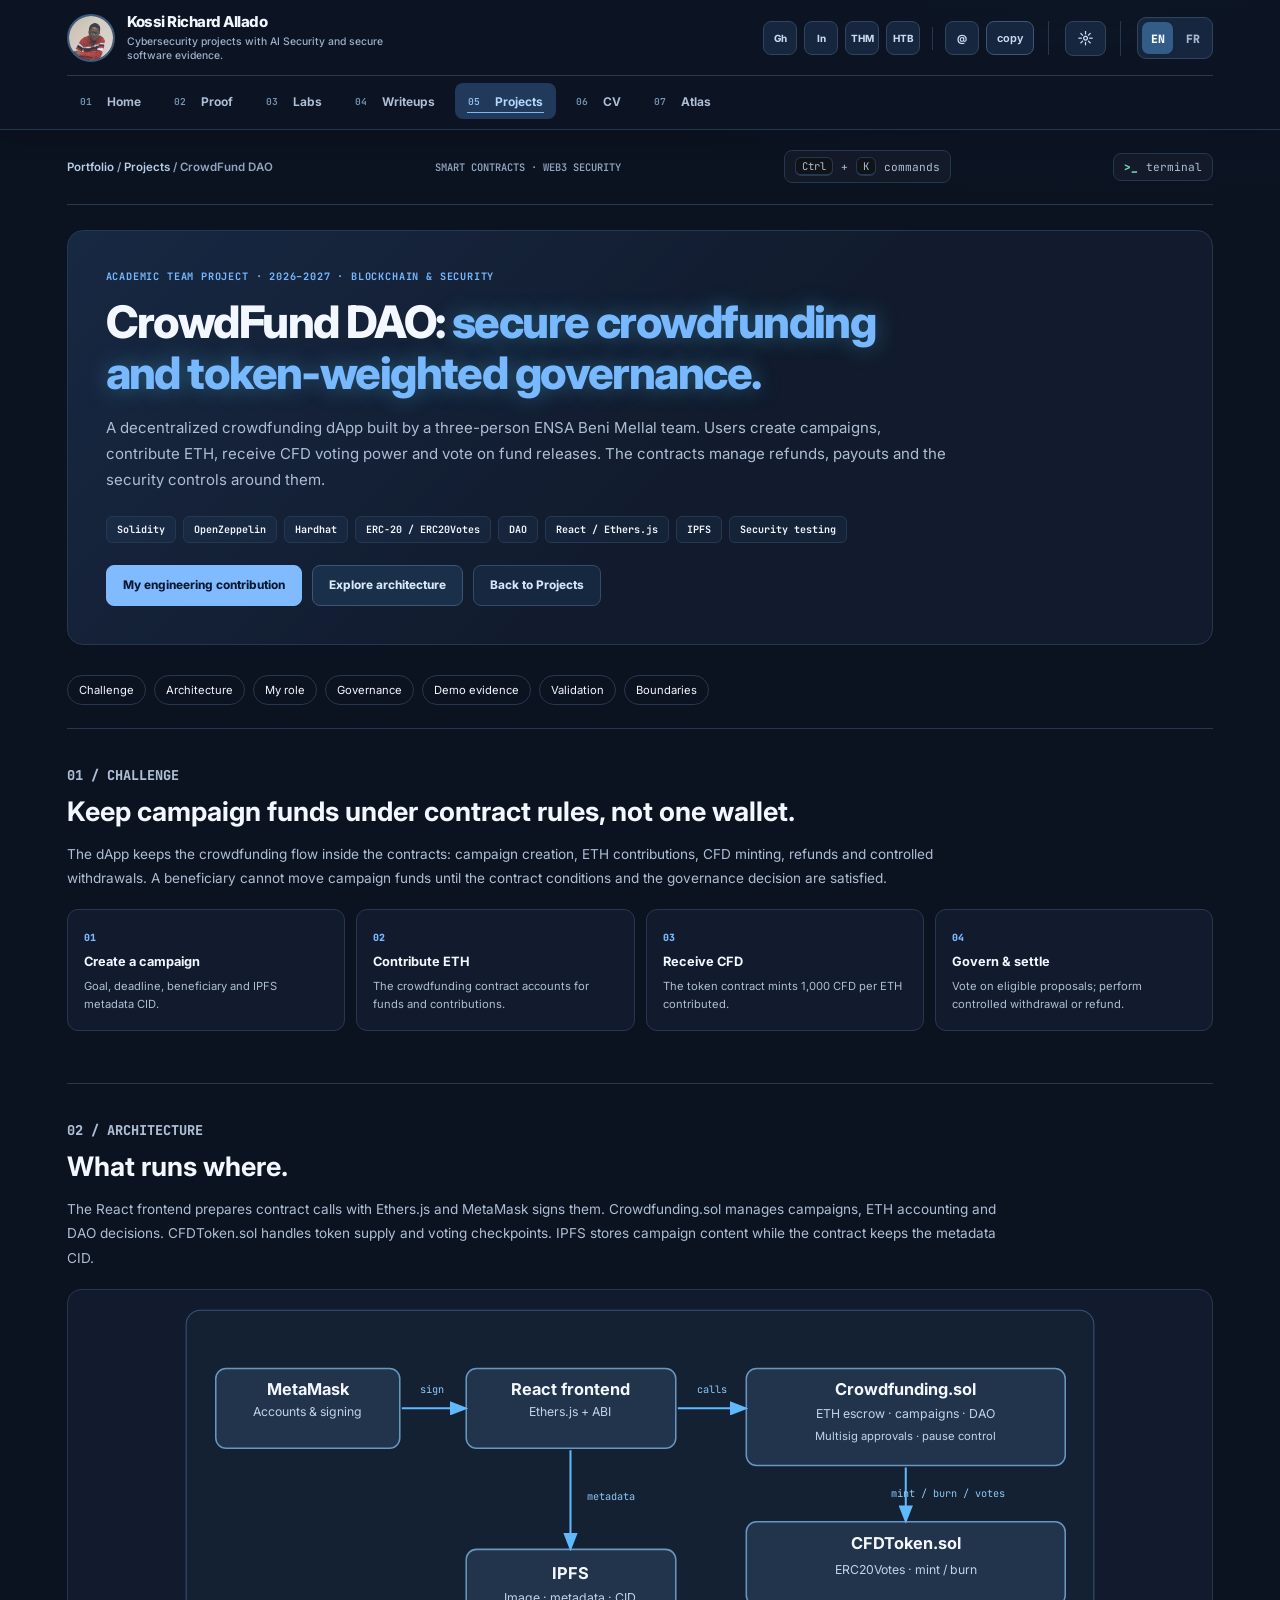
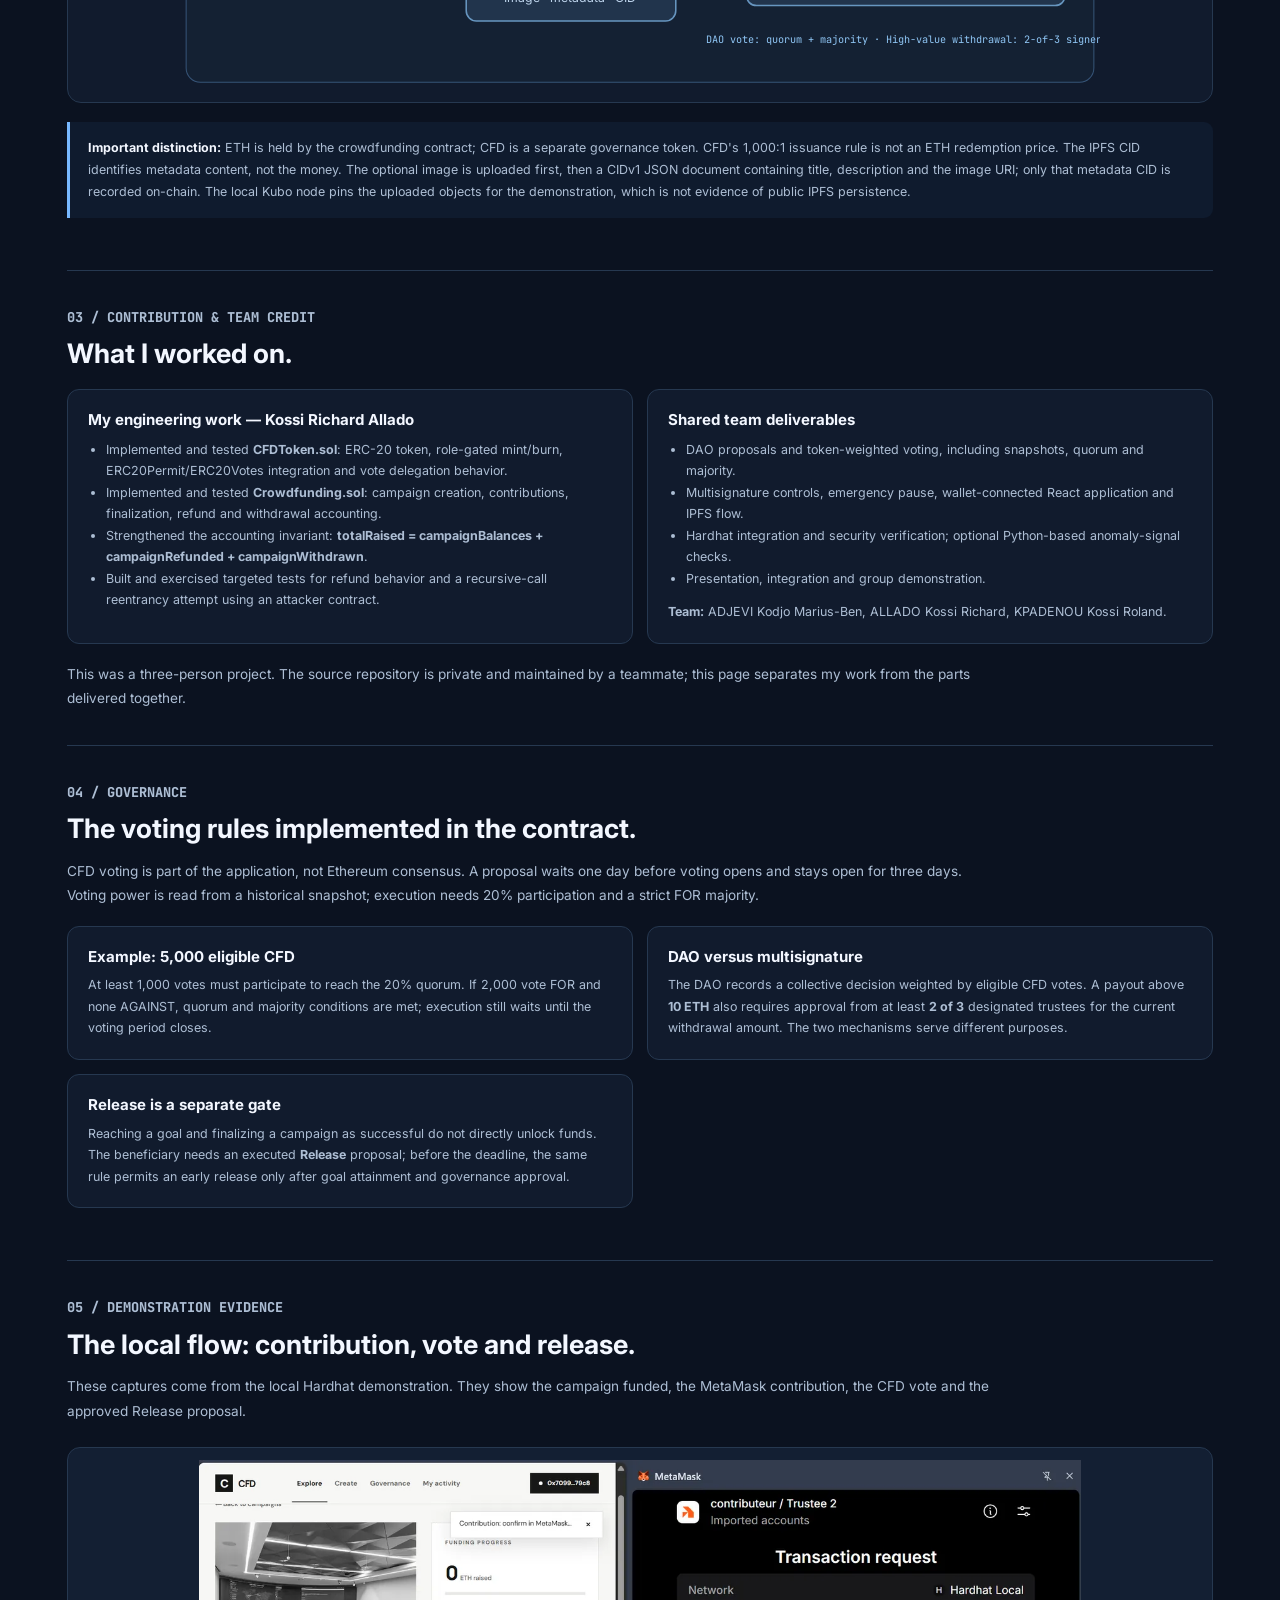
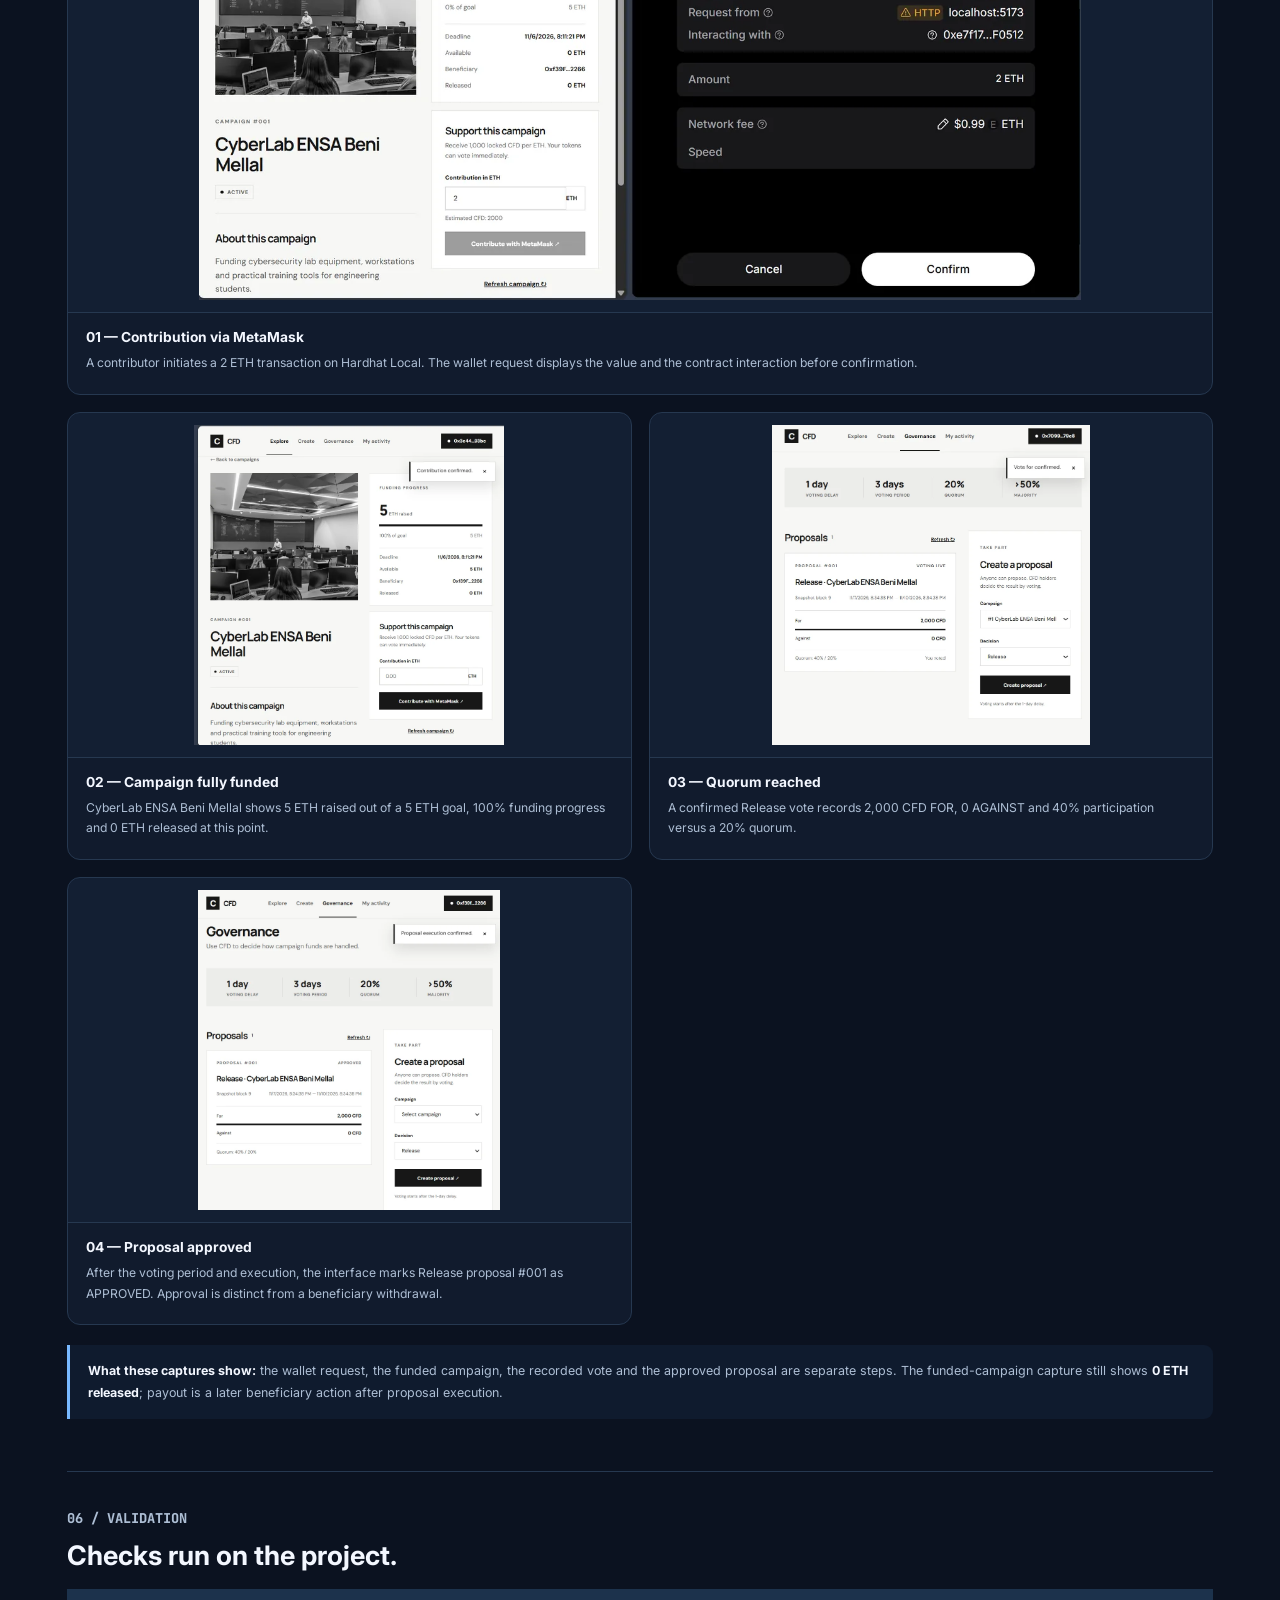
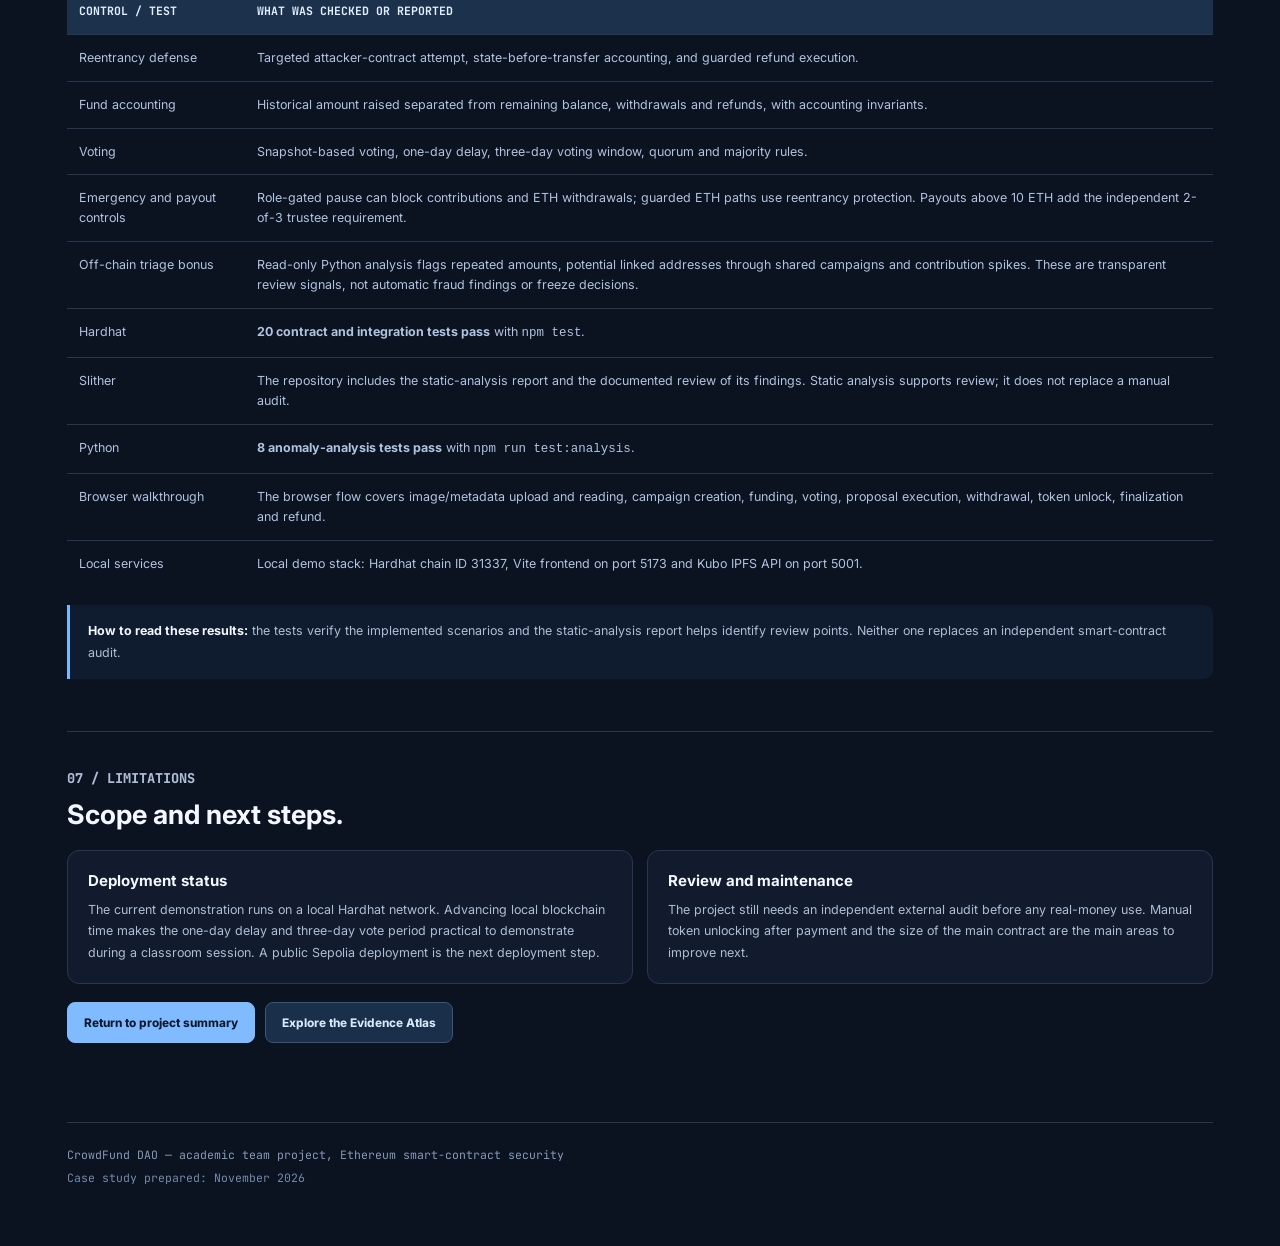
==== commit 703c9d46: "portfolio: rewrite CrowdFund DAO case study with verified facts" ====
--- a/case-studies/crowdfunding-dao/index.html
+++ b/case-studies/crowdfunding-dao/index.html
@@ -97,7 +97,7 @@
       <section class="chain-hero">
         <p class="chain-kicker">ACADEMIC TEAM PROJECT · 2026–2027 · BLOCKCHAIN &amp; SECURITY</p>
         <h1>CrowdFund DAO: <span class="accent">secure crowdfunding and token-weighted governance.</span></h1>
-        <p>A decentralized crowdfunding prototype on an EVM-compatible network: campaign contributions in ETH, CFD governance tokens, voting on sensitive decisions and security controls for refunds and withdrawals. Built by a three-person engineering team at ENSA Beni Mellal.</p>
+        <p>A decentralized crowdfunding dApp built by a three-person ENSA Beni Mellal team. Users create campaigns, contribute ETH, receive CFD voting power and vote on fund releases. The contracts manage refunds, payouts and the security controls around them.</p>
         <div class="chain-tags"><span>Solidity</span><span>OpenZeppelin</span><span>Hardhat</span><span>ERC-20 / ERC20Votes</span><span>DAO</span><span>React / Ethers.js</span><span>IPFS</span><span>Security testing</span></div>
         <div class="actions"><a class="btn primary" href="#contribution">My engineering contribution</a><a class="btn" href="#architecture">Explore architecture</a><a class="btn secondary-link" href="../../projects.html#crowdfunding-dao">Back to Projects</a></div>
       </section>
@@ -106,8 +106,8 @@
       </nav>
       <section class="chain-section" id="challenge">
         <p class="chain-mini">01 / CHALLENGE</p>
-        <h2>Keep funds under auditable rules, not a single operator's discretion.</h2>
-        <p>The team implemented a crowdfunding workflow in which participants create campaigns, contribute ETH and receive CFD tokens used for selected governance decisions. Campaign funds remain managed by smart contracts until the permitted withdrawal or refund conditions are met. This is an academic prototype, not a live fundraising service or an audited financial product.</p>
+        <h2>Keep campaign funds under contract rules, not one wallet.</h2>
+        <p>The dApp keeps the crowdfunding flow inside the contracts: campaign creation, ETH contributions, CFD minting, refunds and controlled withdrawals. A beneficiary cannot move campaign funds until the contract conditions and the governance decision are satisfied.</p>
         <div class="chain-flow">
           <div class="chain-step"><span class="step-n">01</span><strong>Create a campaign</strong><p>Goal, deadline, beneficiary and IPFS metadata CID.</p></div>
           <div class="chain-step"><span class="step-n">02</span><strong>Contribute ETH</strong><p>The crowdfunding contract accounts for funds and contributions.</p></div>
@@ -117,8 +117,8 @@
       </section>
       <section class="chain-section" id="architecture">
         <p class="chain-mini">02 / ARCHITECTURE</p>
-        <h2>Two core contracts, a wallet-connected frontend, and off-chain metadata.</h2>
-        <p>React and Ethers.js use the contracts' ABIs to prepare calls; MetaMask signs user transactions. Crowdfunding manages campaigns, ETH accounting and DAO decisions. CFDToken handles ERC-20 supply and voting checkpoints. IPFS stores campaign content; the on-chain contract records a CID reference.</p>
+        <h2>What runs where.</h2>
+        <p>The React frontend prepares contract calls with Ethers.js and MetaMask signs them. Crowdfunding.sol manages campaigns, ETH accounting and DAO decisions. CFDToken.sol handles token supply and voting checkpoints. IPFS stores campaign content while the contract keeps the metadata CID.</p>
         <figure class="chain-diagram">
           <svg viewBox="0 0 900 380" xmlns="http://www.w3.org/2000/svg" role="img" aria-label="Architecture: User and MetaMask connect to React and Ethers.js, then Crowdfunding smart contract. Crowdfunding interacts with CFDToken. The frontend reads and writes IPFS metadata. Governance and multisignature authorize sensitive operations.">
             <defs><marker id="chainArrow" markerWidth="9" markerHeight="7" refX="7" refY="3.5" orient="auto"><polygon points="0,0 9,3.5 0,7" fill="#60b9fc"/></marker></defs>
@@ -153,12 +153,12 @@
       </section>
       <section class="chain-section" id="contribution">
         <p class="chain-mini">03 / CONTRIBUTION &amp; TEAM CREDIT</p>
-        <h2>My focus: token engineering, crowdfunding accounting and refund security.</h2>
+        <h2>What I worked on.</h2>
         <div class="chain-grid">
           <div class="chain-block"><h3>My engineering work — Kossi Richard Allado</h3>
             <ul>
-              <li>Worked on <strong>CFDToken.sol</strong>: ERC-20 token, role-gated mint/burn, ERC20Permit/ERC20Votes integration and vote delegation behavior.</li>
-              <li>Worked on <strong>Crowdfunding.sol</strong>: campaign creation, contributions, finalization, refund and withdrawal accounting.</li>
+              <li>Implemented and tested <strong>CFDToken.sol</strong>: ERC-20 token, role-gated mint/burn, ERC20Permit/ERC20Votes integration and vote delegation behavior.</li>
+              <li>Implemented and tested <strong>Crowdfunding.sol</strong>: campaign creation, contributions, finalization, refund and withdrawal accounting.</li>
               <li>Strengthened the accounting invariant: <strong>totalRaised = campaignBalances + campaignRefunded + campaignWithdrawn</strong>.</li>
               <li>Built and exercised targeted tests for refund behavior and a recursive-call reentrancy attempt using an attacker contract.</li>
             </ul>
@@ -173,12 +173,12 @@
             <p style="margin-top:12px"><strong>Team:</strong> ADJEVI Kodjo Marius-Ben, ALLADO Kossi Richard, KPADENOU Kossi Roland.</p>
           </div>
         </div>
-        <p class="chain-credits">Original source repository is maintained by a teammate and is private. This public case study documents a legitimate team contribution; it does not imply sole authorship or make the private source publicly accessible.</p>
+        <p class="chain-credits">This was a three-person project. The source repository is private and maintained by a teammate; this page separates my work from the parts delivered together.</p>
       </section>
       <section class="chain-section" id="governance">
         <p class="chain-mini">04 / GOVERNANCE</p>
-        <h2>Quorum, majority and snapshots — not network Proof of Stake.</h2>
-        <p>CFD voting takes place at the application level. It is distinct from Ethereum's Proof-of-Stake consensus. A proposal waits one day before voting opens, then remains open for three days. The contract uses an historical voting snapshot, a 20% participation quorum and more votes FOR than AGAINST.</p>
+        <h2>The voting rules implemented in the contract.</h2>
+        <p>CFD voting is part of the application, not Ethereum consensus. A proposal waits one day before voting opens and stays open for three days. Voting power is read from a historical snapshot; execution needs 20% participation and a strict FOR majority.</p>
         <div class="chain-grid">
           <div class="chain-block"><h3>Example: 5,000 eligible CFD</h3><p>At least 1,000 votes must participate to reach the 20% quorum. If 2,000 vote FOR and none AGAINST, quorum and majority conditions are met; execution still waits until the voting period closes.</p></div>
           <div class="chain-block"><h3>DAO versus multisignature</h3><p>The DAO records a collective decision weighted by eligible CFD votes. A payout above <strong>10 ETH</strong> also requires approval from at least <strong>2 of 3</strong> designated trustees for the current withdrawal amount. The two mechanisms serve different purposes.</p></div>
@@ -188,8 +188,8 @@
 
       <section class="chain-section" id="demonstration">
         <p class="chain-mini">05 / DEMONSTRATION EVIDENCE</p>
-        <h2>From an ETH contribution to a DAO decision.</h2>
-        <p>Four authentic captures from the team's Hardhat-local demo illustrate the working user journey. Open any image to inspect the interface at full size.</p>
+        <h2>The local flow: contribution, vote and release.</h2>
+        <p>These captures come from the local Hardhat demonstration. They show the campaign funded, the MetaMask contribution, the CFD vote and the approved Release proposal.</p>
         <div class="chain-gallery">
           <figure class="chain-screenshot chain-screenshot-wide">
             <a href="../../assets/projects/crowdfunding-dao/01-metamask-contribution.webp" target="_blank" rel="noopener noreferrer" aria-label="Open screenshot: 01 — Contribution via MetaMask">
@@ -216,11 +216,11 @@
             <figcaption><strong>04 — Proposal approved</strong><span>After the voting period and execution, the interface marks Release proposal #001 as APPROVED. Approval is distinct from a beneficiary withdrawal.</span></figcaption>
           </figure>
         </div>
-        <div class="chain-note"><strong>Evidence boundary:</strong> A MetaMask transaction request is not itself a receipt. The funded campaign, confirmed vote and approved proposal are distinct on-screen checkpoints; the campaign still displays <strong>0 ETH released</strong> in its capture, so approval is not presented as proof of payout.</div>
+        <div class="chain-note"><strong>What these captures show:</strong> the wallet request, the funded campaign, the recorded vote and the approved proposal are separate steps. The funded-campaign capture still shows <strong>0 ETH released</strong>; payout is a later beneficiary action after proposal execution.</div>
       </section>
       <section class="chain-section" id="validation">
         <p class="chain-mini">06 / VALIDATION</p>
-        <h2>Security checks and evidence boundaries.</h2>
+        <h2>Checks run on the project.</h2>
         <table class="chain-table">
           <thead><tr><th>Control / test</th><th>What was checked or reported</th></tr></thead>
           <tbody>
@@ -229,21 +229,21 @@
             <tr><td>Voting</td><td>Snapshot-based voting, one-day delay, three-day voting window, quorum and majority rules.</td></tr>
             <tr><td>Emergency and payout controls</td><td>Role-gated pause can block contributions and ETH withdrawals; guarded ETH paths use reentrancy protection. Payouts above 10 ETH add the independent 2-of-3 trustee requirement.</td></tr>
             <tr><td>Off-chain triage bonus</td><td>Read-only Python analysis flags repeated amounts, potential linked addresses through shared campaigns and contribution spikes. These are transparent review signals, not automatic fraud findings or freeze decisions.</td></tr>
-            <tr><td>Hardhat</td><td>The supplied verification record (5 November 2026) reports <strong>20 passing contract tests</strong> from <code>npm test</code>.</td></tr>
-            <tr><td>Slither</td><td>The group presentation reports 12 low-severity and 5 informational findings, with no medium/high findings in that run.</td></tr>
-            <tr><td>Python</td><td>The supplied record reports <strong>8 passing anomaly-signal tests</strong> from <code>npm run test:analysis</code>.</td></tr>
-            <tr><td>Browser walkthrough</td><td>The supplied Windows browser-check record reports successful image/metadata upload and reading, campaign creation, funding, voting, proposal execution, withdrawal, unlock, finalization and refund.</td></tr>
-            <tr><td>Local services</td><td>Verification record: Hardhat chain ID 31337; frontend responded HTTP 200 on port 5173 and IPFS responded HTTP 200 on port 5001.</td></tr>
+            <tr><td>Hardhat</td><td><strong>20 contract and integration tests pass</strong> with <code>npm test</code>.</td></tr>
+            <tr><td>Slither</td><td>The repository includes the static-analysis report and the documented review of its findings. Static analysis supports review; it does not replace a manual audit.</td></tr>
+            <tr><td>Python</td><td><strong>8 anomaly-analysis tests pass</strong> with <code>npm run test:analysis</code>.</td></tr>
+            <tr><td>Browser walkthrough</td><td>The browser flow covers image/metadata upload and reading, campaign creation, funding, voting, proposal execution, withdrawal, token unlock, finalization and refund.</td></tr>
+            <tr><td>Local services</td><td>Local demo stack: Hardhat chain ID 31337, Vite frontend on port 5173 and Kubo IPFS API on port 5001.</td></tr>
           </tbody>
         </table>
-        <div class="chain-note"><strong>Evidence discipline:</strong> The Hardhat/Python counts and browser journey above come from a technical-verification note dated 5 November 2026 and the team's screenshots. The tests were not re-run independently against the latest private repository for this public page. No static-analysis report or passing test suite proves that a smart contract is free from vulnerabilities.</div>
+        <div class="chain-note"><strong>How to read these results:</strong> the tests verify the implemented scenarios and the static-analysis report helps identify review points. Neither one replaces an independent smart-contract audit.</div>
       </section>
       <section class="chain-section" id="limits">
         <p class="chain-mini">07 / LIMITATIONS</p>
-        <h2>A tested local prototype, not a public fundraising product.</h2>
+        <h2>Scope and next steps.</h2>
         <div class="chain-grid">
-          <div class="chain-block"><h3>Deployment status</h3><p>The presentation demonstrates a Hardhat local deployment; public Sepolia deployment had not yet been performed. Fast-forwarding local blockchain time makes multi-day DAO votes demonstrable within a classroom session.</p></div>
-          <div class="chain-block"><h3>Review and maintenance</h3><p>There is no independent external smart contract audit reported. The presentation also identifies manual token-unlocking after campaign payment and the concentration of several responsibilities in the main contract as current limitations.</p></div>
+          <div class="chain-block"><h3>Deployment status</h3><p>The current demonstration runs on a local Hardhat network. Advancing local blockchain time makes the one-day delay and three-day vote period practical to demonstrate during a classroom session. A public Sepolia deployment is the next deployment step.</p></div>
+          <div class="chain-block"><h3>Review and maintenance</h3><p>The project still needs an independent external audit before any real-money use. Manual token unlocking after payment and the size of the main contract are the main areas to improve next.</p></div>
         </div>
         <div class="actions"><a class="btn primary" href="../../projects.html#crowdfunding-dao">Return to project summary</a><a class="btn" href="../../index.html#evidence-atlas">Explore the Evidence Atlas</a></div>
       </section>
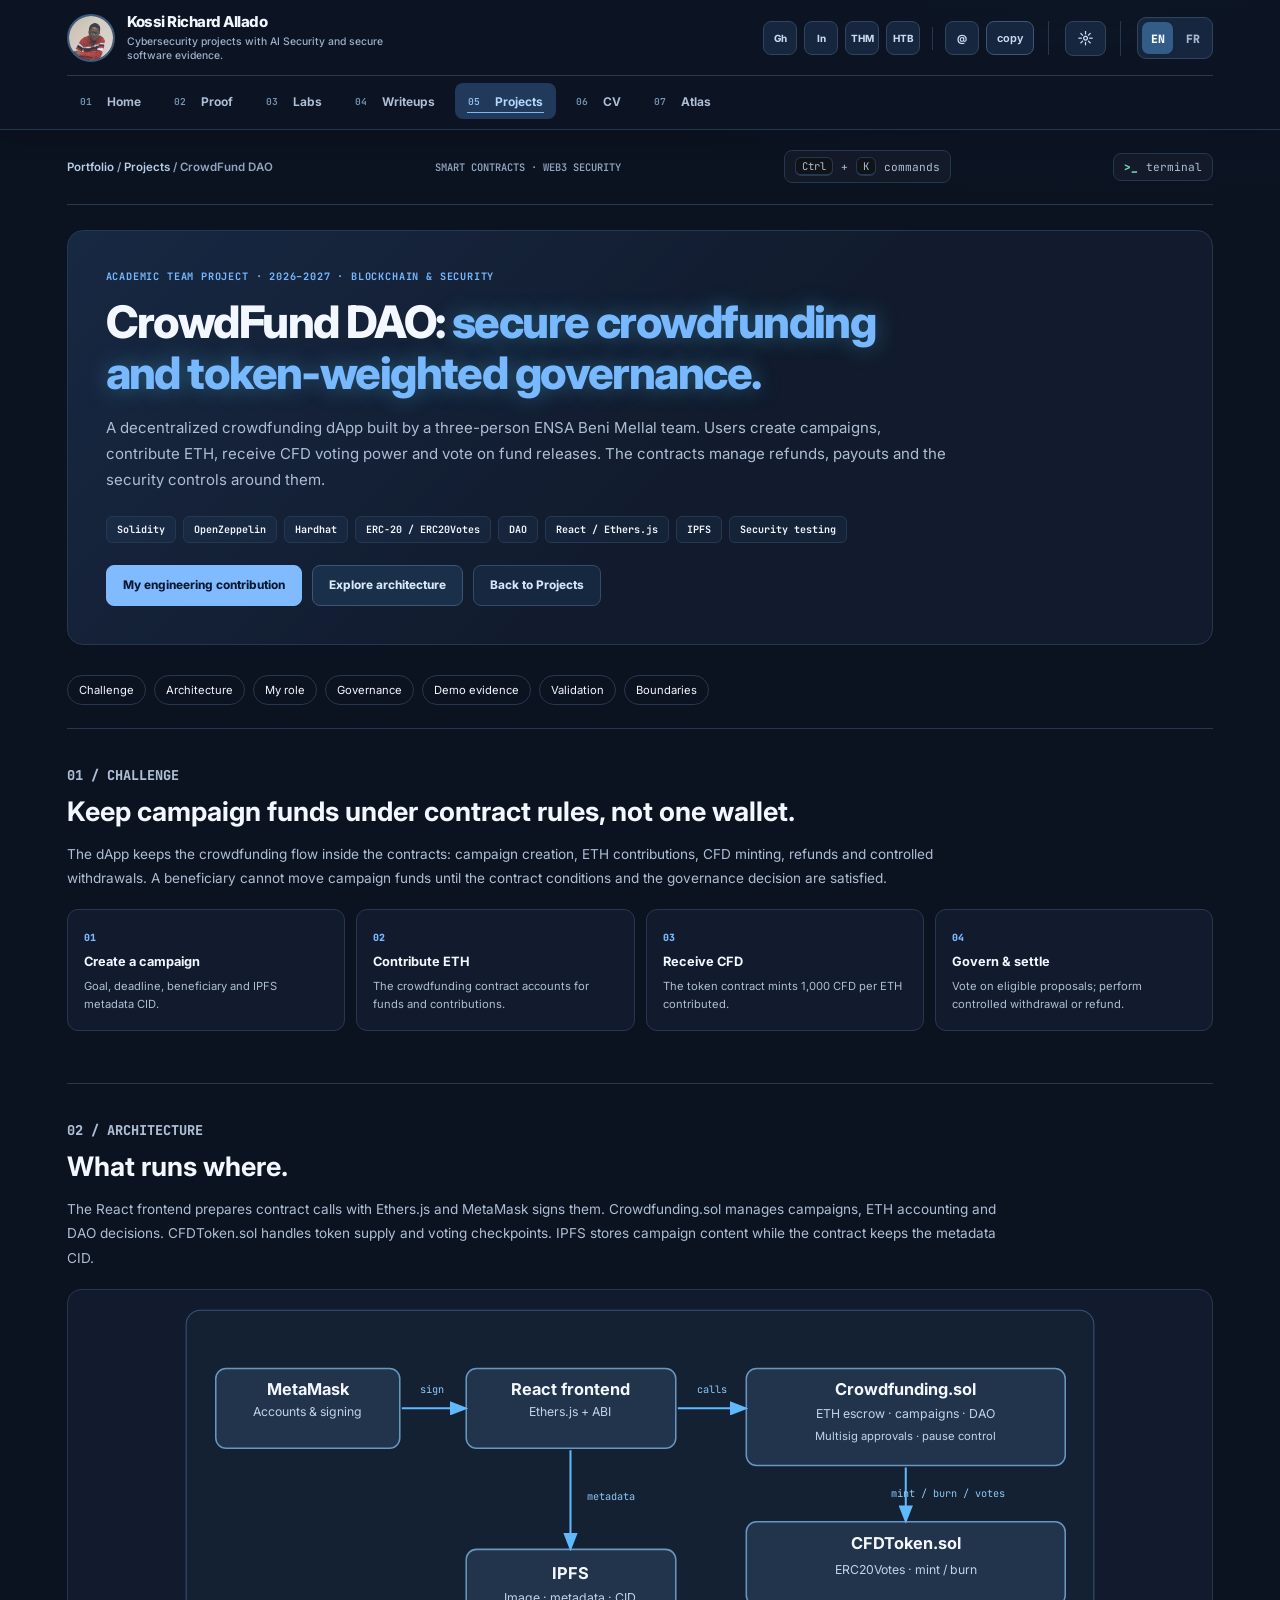
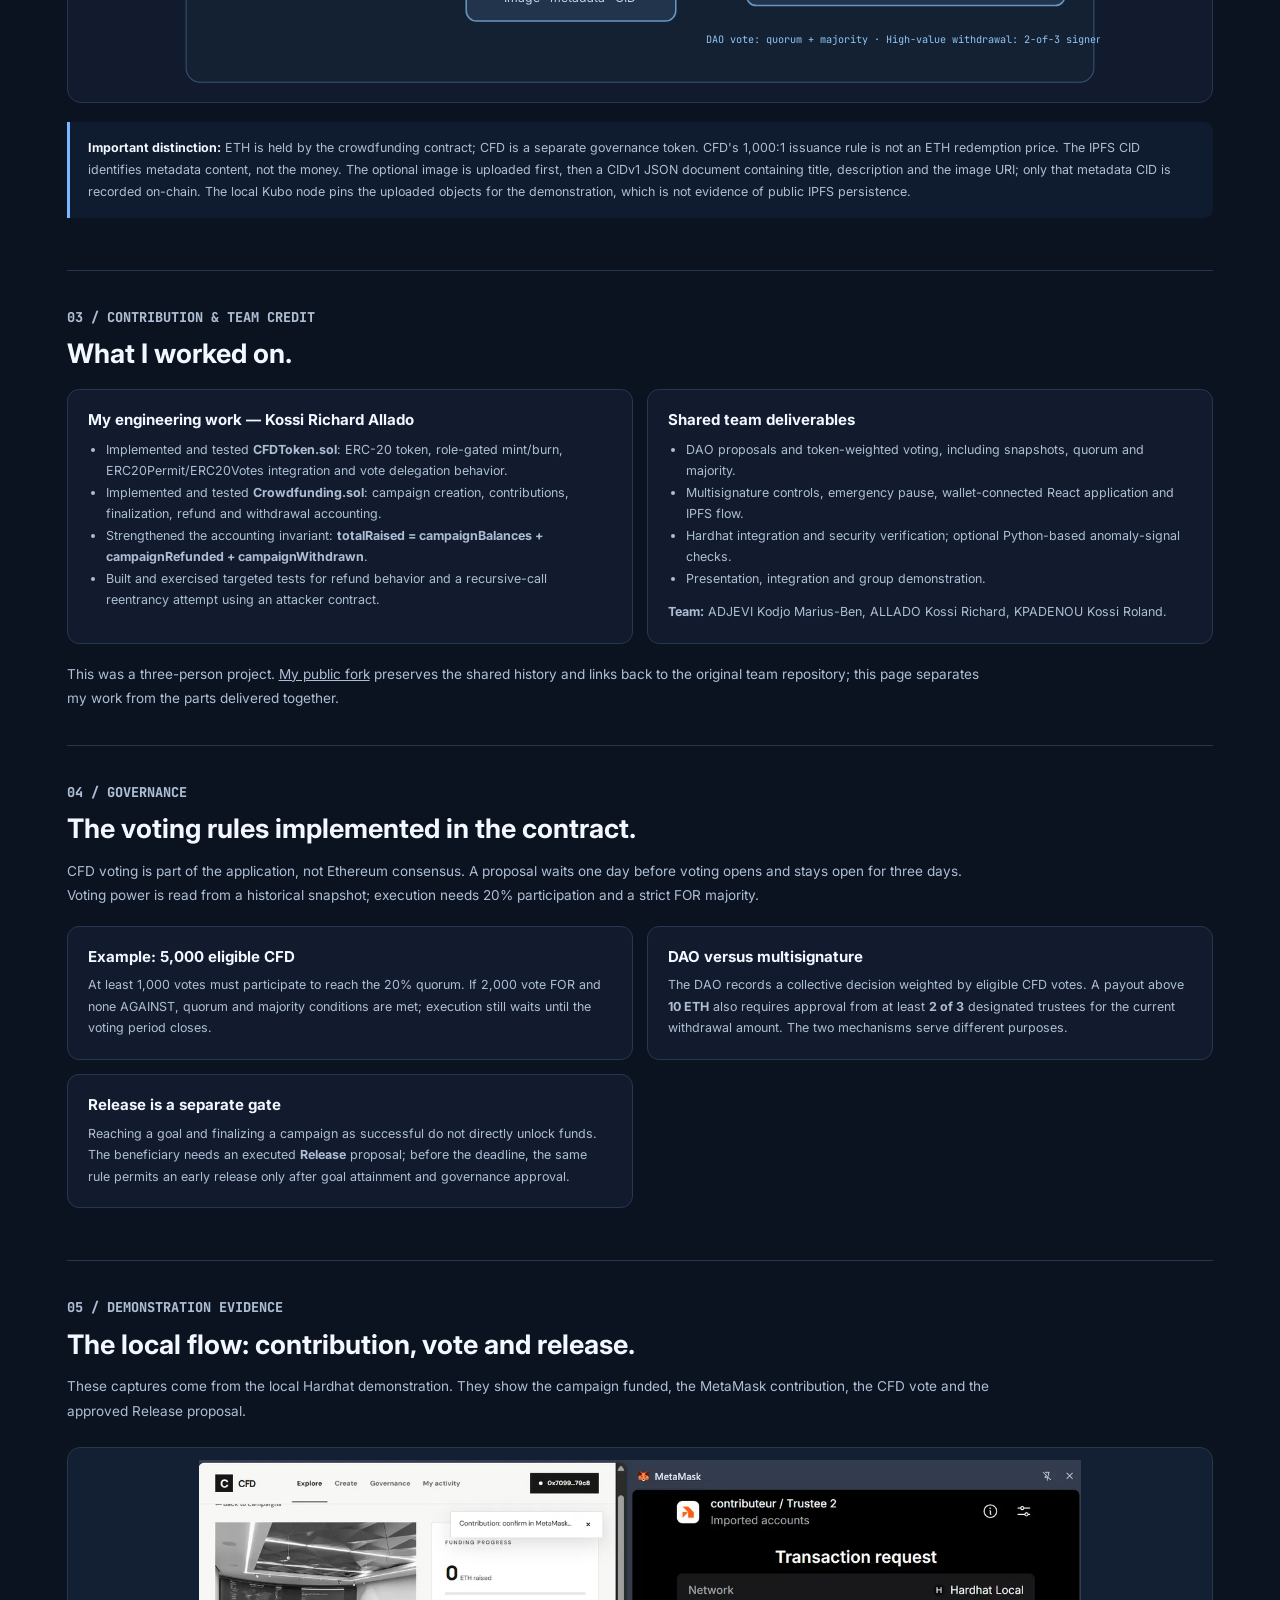
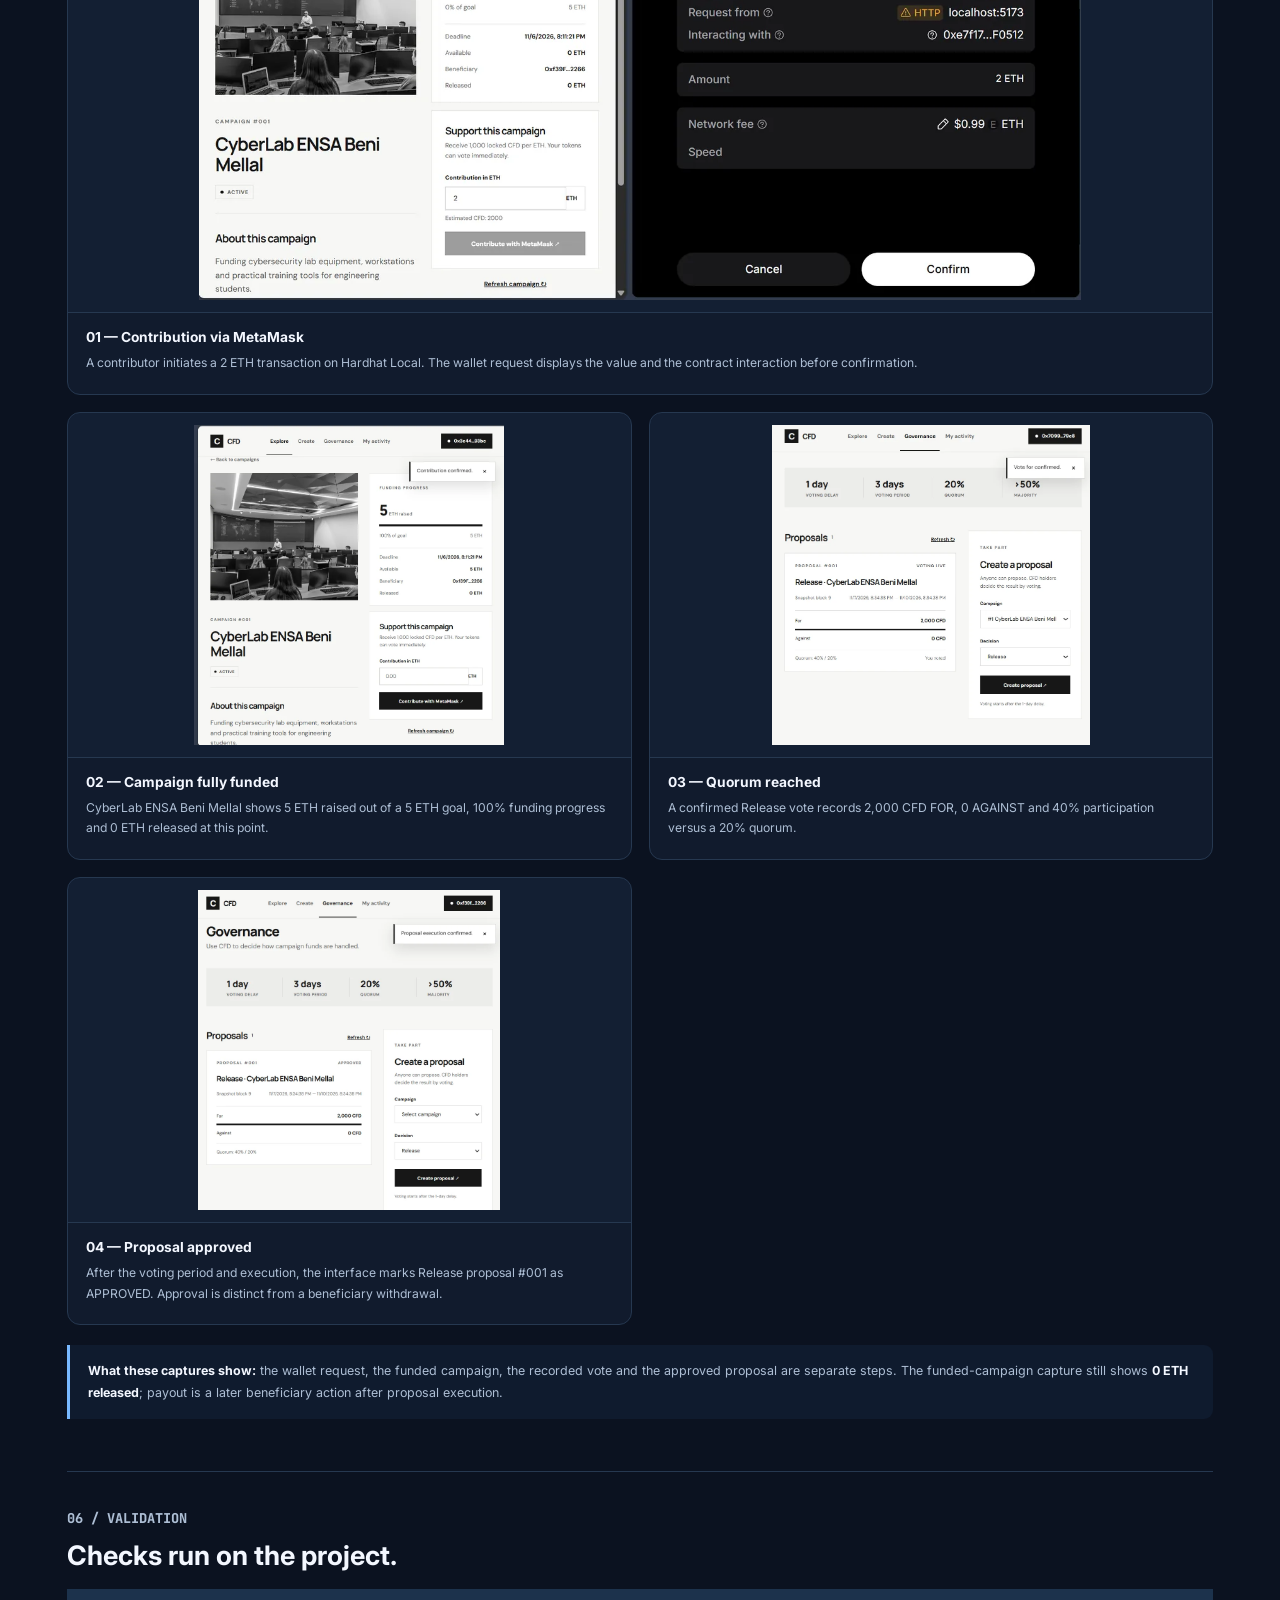
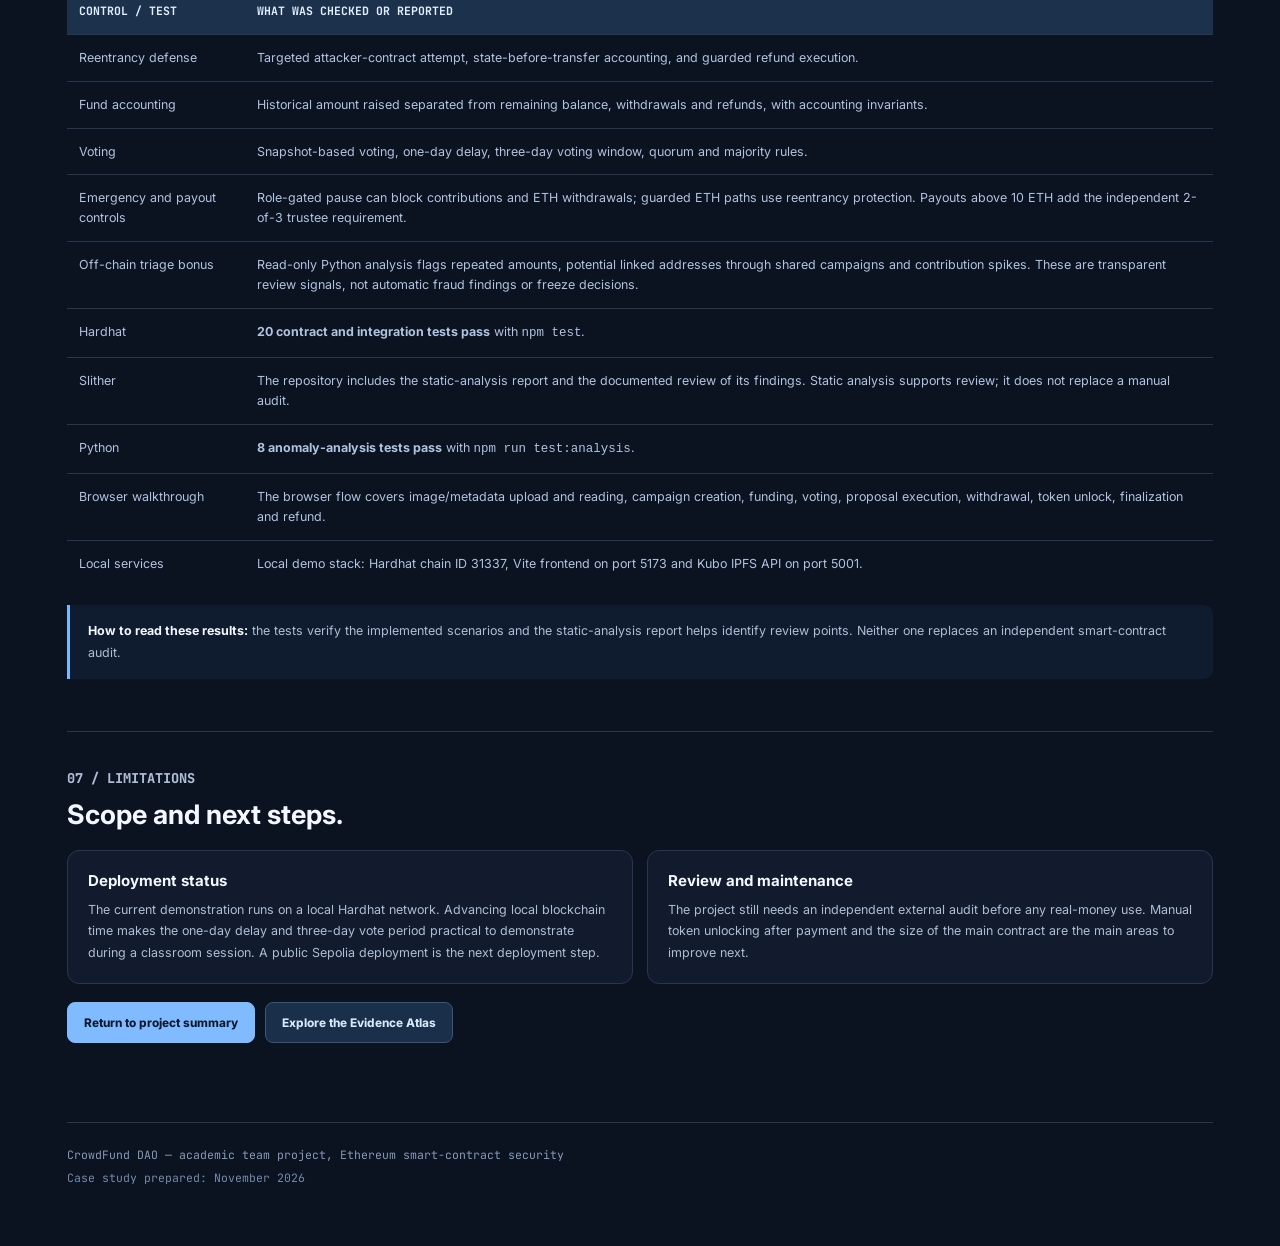
==== commit 1c46e5cf: "Link CrowdFund case study to credited team fork" ====
--- a/case-studies/crowdfunding-dao/index.html
+++ b/case-studies/crowdfunding-dao/index.html
@@ -173,7 +173,7 @@
             <p style="margin-top:12px"><strong>Team:</strong> ADJEVI Kodjo Marius-Ben, ALLADO Kossi Richard, KPADENOU Kossi Roland.</p>
           </div>
         </div>
-        <p class="chain-credits">This was a three-person project. The source repository is private and maintained by a teammate; this page separates my work from the parts delivered together.</p>
+        <p class="chain-credits">This was a three-person project. <a href="https://github.com/ALLAKORI/Blockchain-MiniProject" target="_blank" rel="noreferrer">My public fork</a> preserves the shared history and links back to the original team repository; this page separates my work from the parts delivered together.</p>
       </section>
       <section class="chain-section" id="governance">
         <p class="chain-mini">04 / GOVERNANCE</p>
